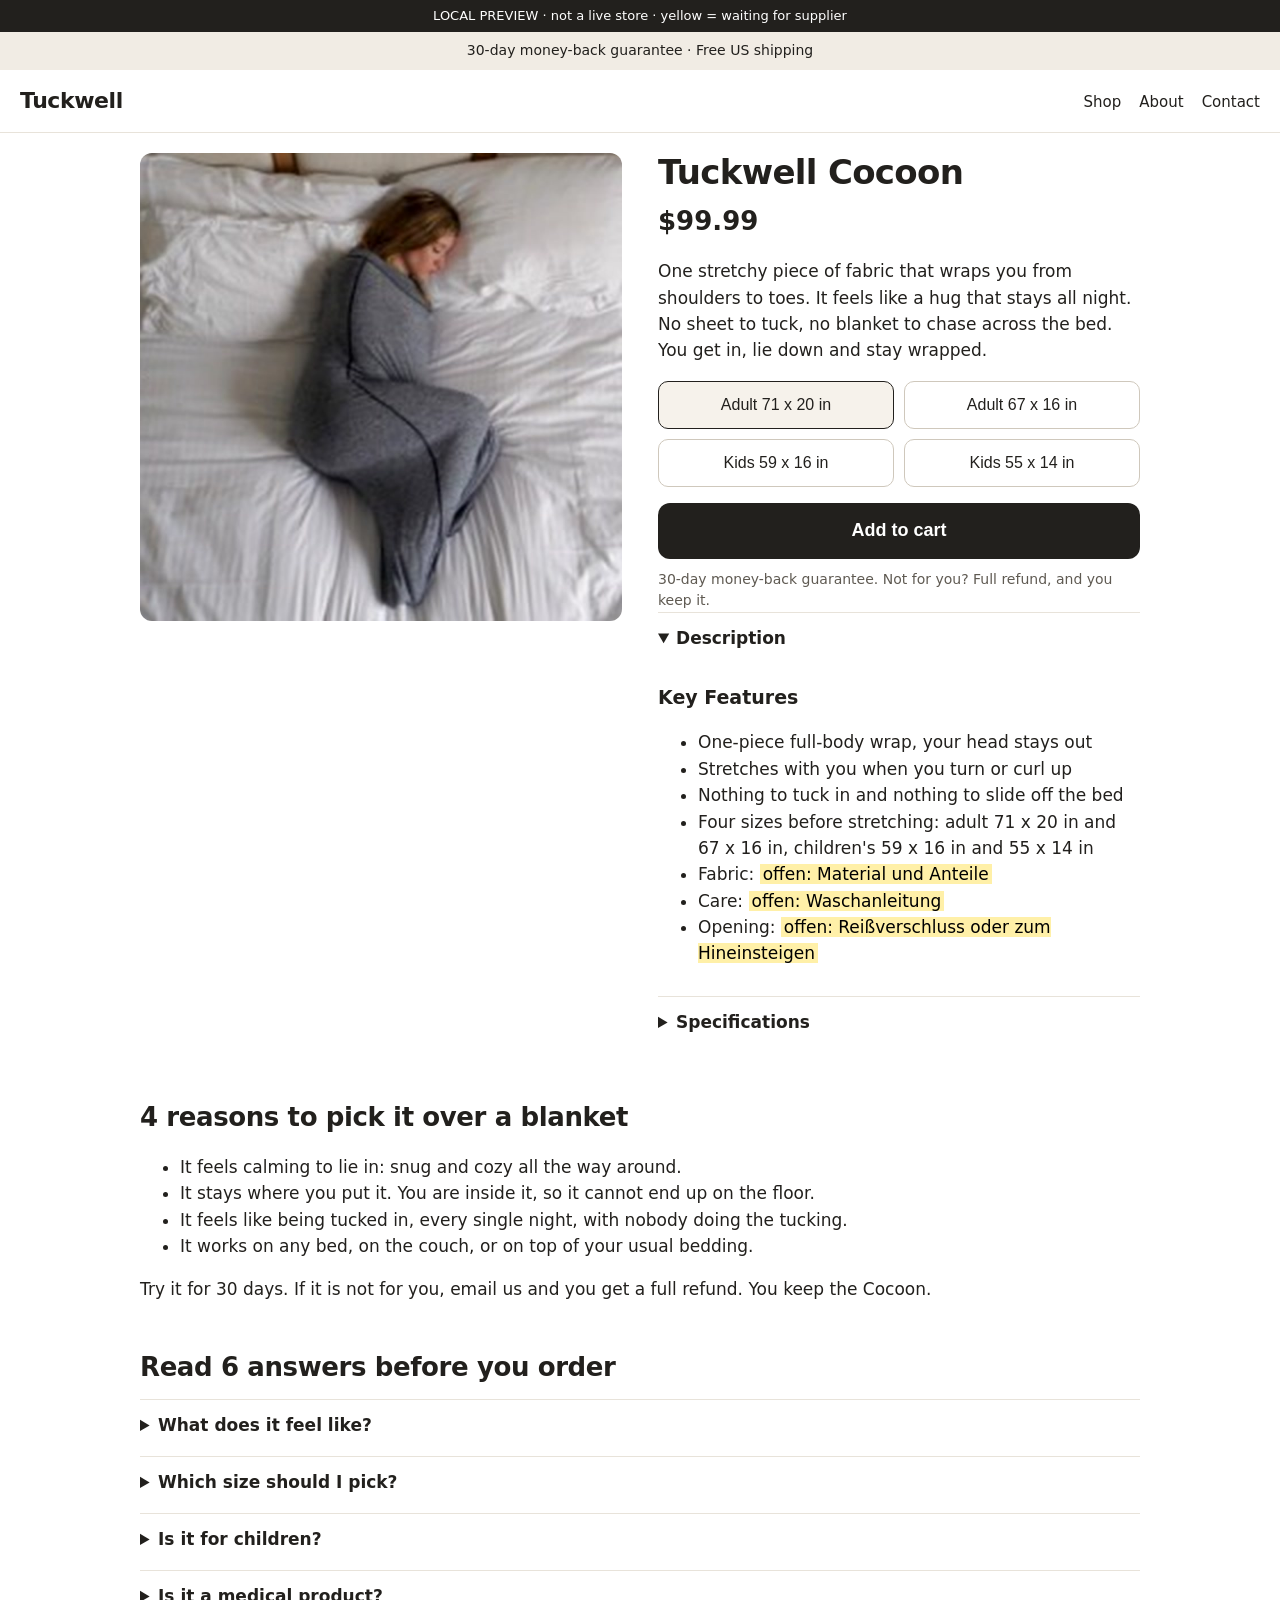
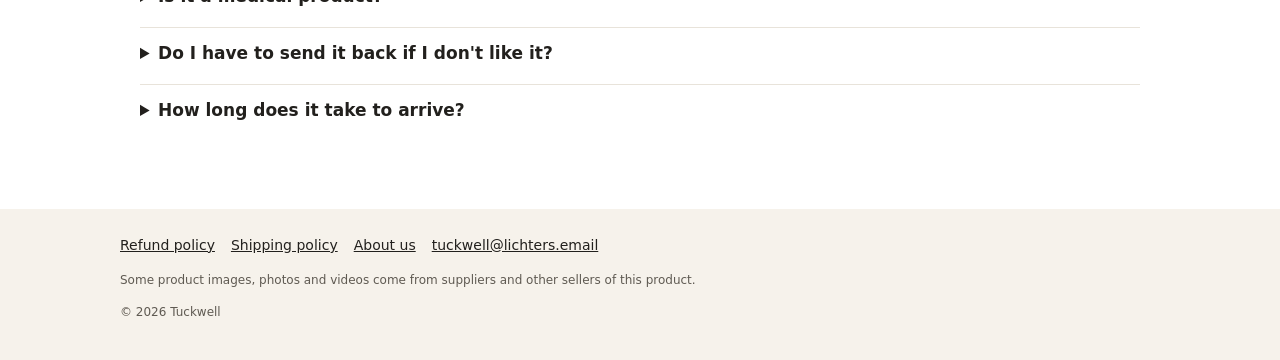
==== index.html @ 3fd7c3c4 "Tuckwell Cocoon Vorschau Co-Authored-By: Claude Opus 5.5 <noreply@anthropic.com>" ====
<!doctype html><html lang="en"><head><meta charset="utf-8"><meta name="viewport" content="width=device-width,initial-scale=1"><meta name="robots" content="noindex">
<title>Tuckwell Cocoon</title><style>@font-face{font-family:Inter;src:url(InterVariable.woff2) format("woff2");font-weight:100 900}
*{box-sizing:border-box}html{-webkit-text-size-adjust:100%}body{margin:0;font:400 17px/1.55 Inter,system-ui,sans-serif;color:#22201d;background:#fff}
img{max-width:100%;display:block}a{color:inherit}
.vor{background:#22201d;color:#fff;font-size:13px;text-align:center;padding:6px 12px}
.leiste{background:#f1ece4;font-size:14px;text-align:center;padding:8px 12px}
header{display:flex;justify-content:space-between;align-items:center;padding:14px 20px;border-bottom:1px solid #e8e3da}
.logo{font-weight:700;font-size:22px;letter-spacing:-.02em;text-decoration:none}
header nav a{margin-left:18px;font-size:15px;text-decoration:none}
main{max-width:1040px;margin:0 auto;padding:20px}
.pdp{display:grid;grid-template-columns:1fr 1fr;gap:36px;align-items:start}
.foto{border-radius:12px;width:100%;height:auto;aspect-ratio:212/206;object-fit:cover}
h1{font-size:34px;line-height:1.12;letter-spacing:-.02em;margin:0 0 10px}h2{font-size:26px;letter-spacing:-.015em;margin:44px 0 12px}h3{font-size:19px;margin:26px 0 6px}
.preis{font-size:26px;font-weight:650;margin:6px 0 16px}
.wahl{display:grid;grid-template-columns:1fr 1fr;gap:10px;margin:8px 0 16px}
.wahl button{min-height:48px;border:1.5px solid #cfc8bc;background:#fff;border-radius:10px;font:500 16px Inter,sans-serif;color:#22201d;padding:8px}
.wahl button[aria-pressed=true]{border-color:#22201d;background:#f6f2eb}
.kauf{width:100%;min-height:56px;border:0;border-radius:12px;background:#22201d;color:#fff;font:650 18px Inter,sans-serif}
.klein{font-size:14px;color:#5f5a52;margin:10px 0 0}
details{border-top:1px solid #e8e3da;padding:12px 0}details summary{font-weight:600;min-height:32px;cursor:pointer}
mark{background:#fff0a8;padding:0 3px}
.leer{background:#f6f2eb;border-radius:12px;padding:16px;font-size:15px;color:#5f5a52}
footer{background:#f6f2eb;margin-top:48px;padding:26px 20px;font-size:14px}footer div{max-width:1040px;margin:0 auto}footer a{margin-right:16px}
footer .quelle{font-size:12px;color:#5f5a52;margin-top:14px}
@media(max-width:760px){.pdp{grid-template-columns:1fr;gap:18px}h1{font-size:29px}header nav a{margin-left:12px}}</style></head><body>
<div class="vor">LOCAL PREVIEW · not a live store · yellow = waiting for supplier</div>
<div class="leiste">30-day money-back guarantee · Free US shipping</div>
<header><a class="logo" href="index.html">Tuckwell</a><nav><a href="index.html">Shop</a><a href="about.html">About</a><a href="mailto:tuckwell@lichters.email">Contact</a></nav></header>
<main><section class="pdp"><img class="foto" src="img/foto.jpg" alt="Woman lying on a bed wrapped in the gray Tuckwell Cocoon" width="848" height="824">
<div><h1>Tuckwell Cocoon</h1><div class="preis">$99.99</div><p>One stretchy piece of fabric that wraps you from shoulders to toes. It feels like a hug that stays all night. No sheet to tuck, no blanket to chase across the bed. You get in, lie down and stay wrapped.</p>
<div class="wahl" role="group" aria-label="Size"><button aria-pressed="true">Adult 71 x 20 in</button><button aria-pressed="false">Adult 67 x 16 in</button><button aria-pressed="false">Kids 59 x 16 in</button><button aria-pressed="false">Kids 55 x 14 in</button></div>
<button class="kauf" id="kauf">Add to cart</button>
<p class="klein">30-day money-back guarantee. Not for you? Full refund, and you keep it.</p>
<details open><summary>Description</summary><h3>Key Features</h3>
<ul>
<li>One-piece full-body wrap, your head stays out</li>
<li>Stretches with you when you turn or curl up</li>
<li>Nothing to tuck in and nothing to slide off the bed</li>
<li>Four sizes before stretching: adult 71 x 20 in and 67 x 16 in, children's 59 x 16 in and 55 x 14 in</li>
<li>Fabric: <mark>offen: Material und Anteile</mark></li>
<li>Care: <mark>offen: Waschanleitung</mark></li>
<li>Opening: <mark>offen: Reißverschluss oder zum Hineinsteigen</mark></li>
</ul></details><details><summary>Specifications</summary><h3>Specifications</h3>
<ul>
<li>Adult sizes: 71 x 20 in (180 x 50 cm) and 67 x 16 in (170 x 40 cm), unstretched</li>
<li>Children's sizes: 59 x 16 in (150 x 40 cm) and 55 x 14 in (140 x 35 cm), unstretched</li>
<li>Recommended height per size: <mark>offen: Körpergröße je Größe</mark></li>
<li>Color: Gray <mark>offen: weitere Farben</mark></li>
<li>Weight: <mark>offen: Gewicht</mark></li>
<li>Children's sizes: from age <mark>offen: Mindestalter Kindergrößen</mark>, for children who can get in and out on their own. Not for babies or toddlers</li>
</ul></details></div></section>
<h2>4 reasons to pick it over a blanket</h2><ul>
<li>It feels calming to lie in: snug and cozy all the way around.</li>
<li>It stays where you put it. You are inside it, so it cannot end up on the floor.</li>
<li>It feels like being tucked in, every single night, with nobody doing the tucking.</li>
<li>It works on any bed, on the couch, or on top of your usual bedding.</li>
</ul><p>Try it for 30 days. If it is not for you, email us and you get a full refund. You keep the Cocoon.</p>
<h2>Read 6 answers before you order</h2><details><summary>What does it feel like?</summary><p>Snug, cozy and calming to lie in, like a hug that stays all night. How it feels is personal, so you get 30 days to find out.</p></details><details><summary>Which size should I pick?</summary><p>We have two adult and two children's sizes. <mark>offen: Körpergröße je Größe</mark></p></details><details><summary>Is it for children?</summary><p>Yes, there are two children's sizes, for children from age <mark>offen: Mindestalter Kindergrößen</mark> who can get in and out on their own. It is not for babies or toddlers.</p></details><details><summary>Is it a medical product?</summary><p>No. It is made for comfort. It does not treat any condition.</p></details><details><summary>Do I have to send it back if I don't like it?</summary><p>No. Email us within 30 days of delivery and you get a full refund. You keep it.</p></details><details><summary>How long does it take to arrive?</summary><p>Your order ships within <mark>offen: Tage bis Versand, beim Bett 3 bis 4</mark> days and usually arrives 7 to 12 business days later. You get a tracking number by email.</p></details></main>
<footer><div><a href="refund.html">Refund policy</a><a href="shipping.html">Shipping policy</a><a href="about.html">About us</a><a href="mailto:tuckwell@lichters.email">tuckwell@lichters.email</a>
<p class="quelle">Some product images, photos and videos come from suppliers and other sellers of this product.</p><p class="quelle">© 2026 Tuckwell</p></div></footer><script>document.querySelectorAll('.wahl button').forEach(b=>b.onclick=()=>{document.querySelectorAll('.wahl button').forEach(x=>x.setAttribute('aria-pressed',x===b))});document.getElementById('kauf').onclick=e=>{e.target.textContent='Preview: no checkout'}</script></body></html>
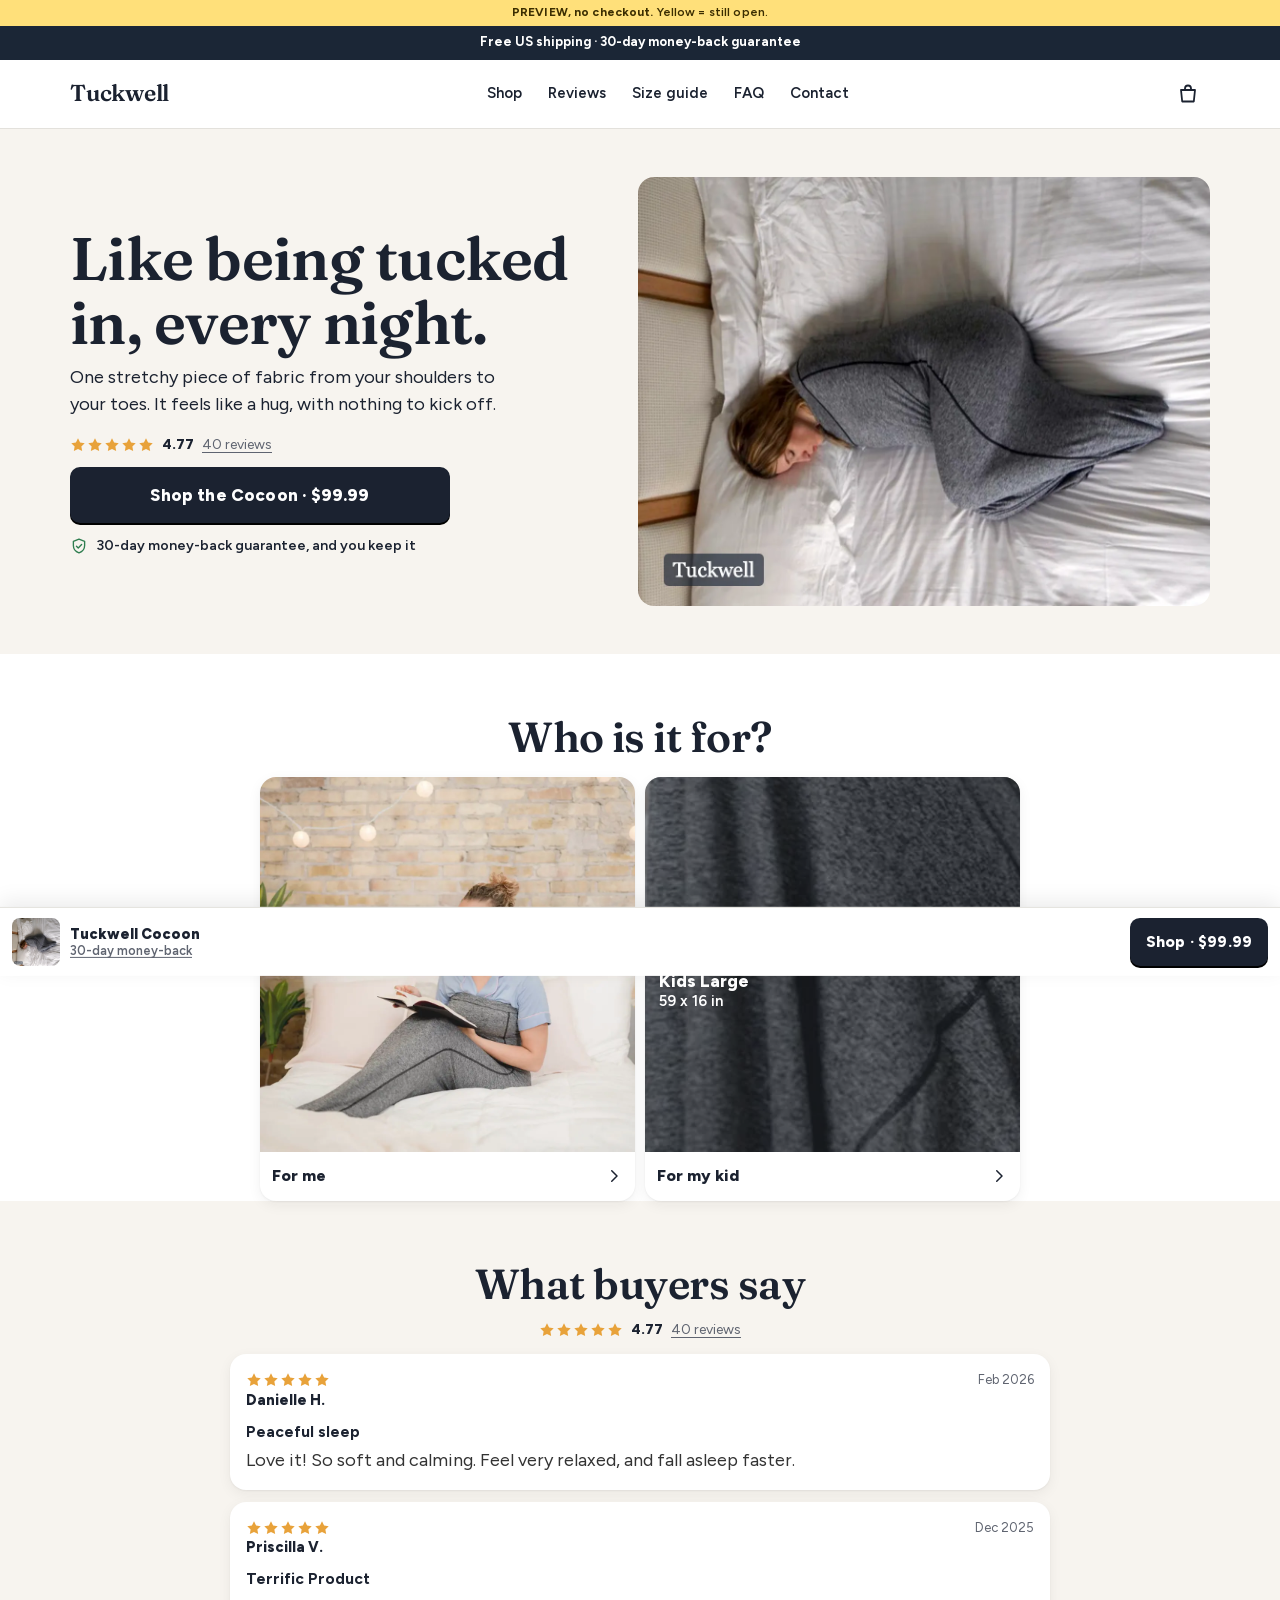
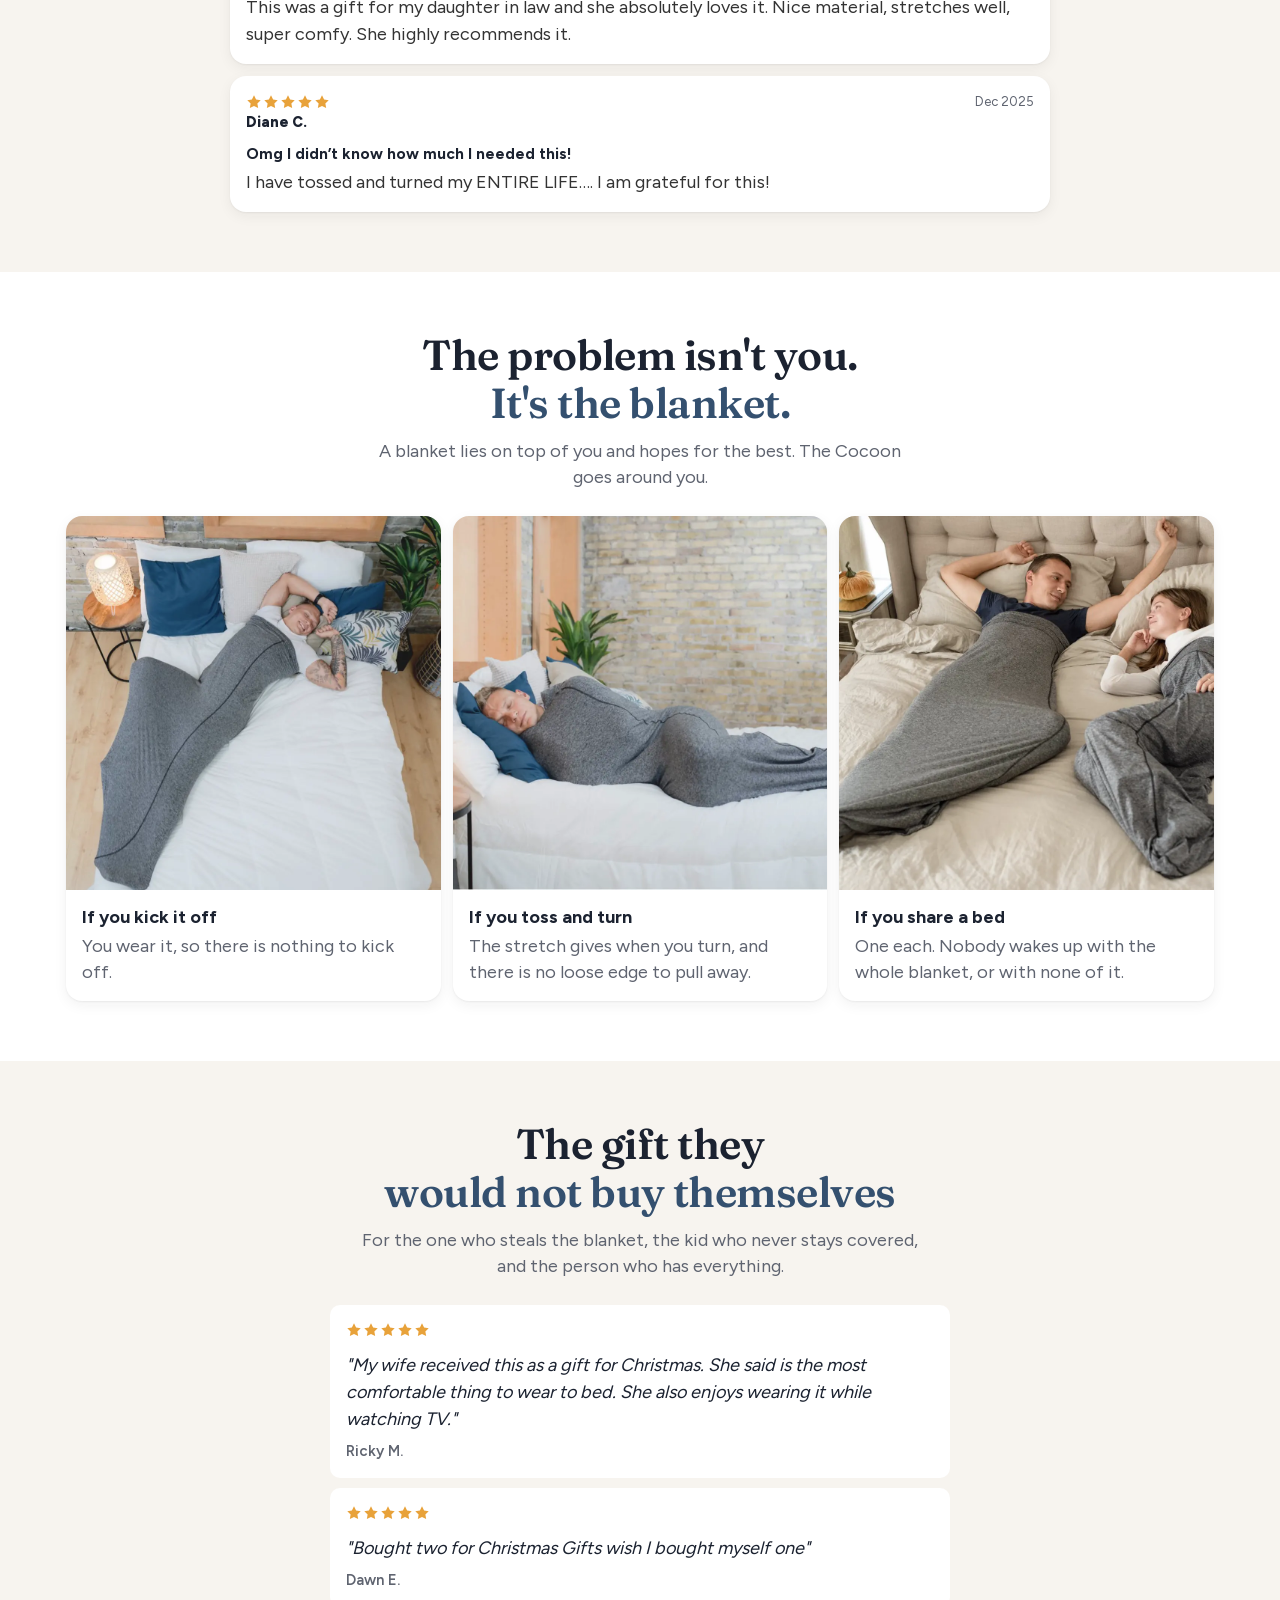
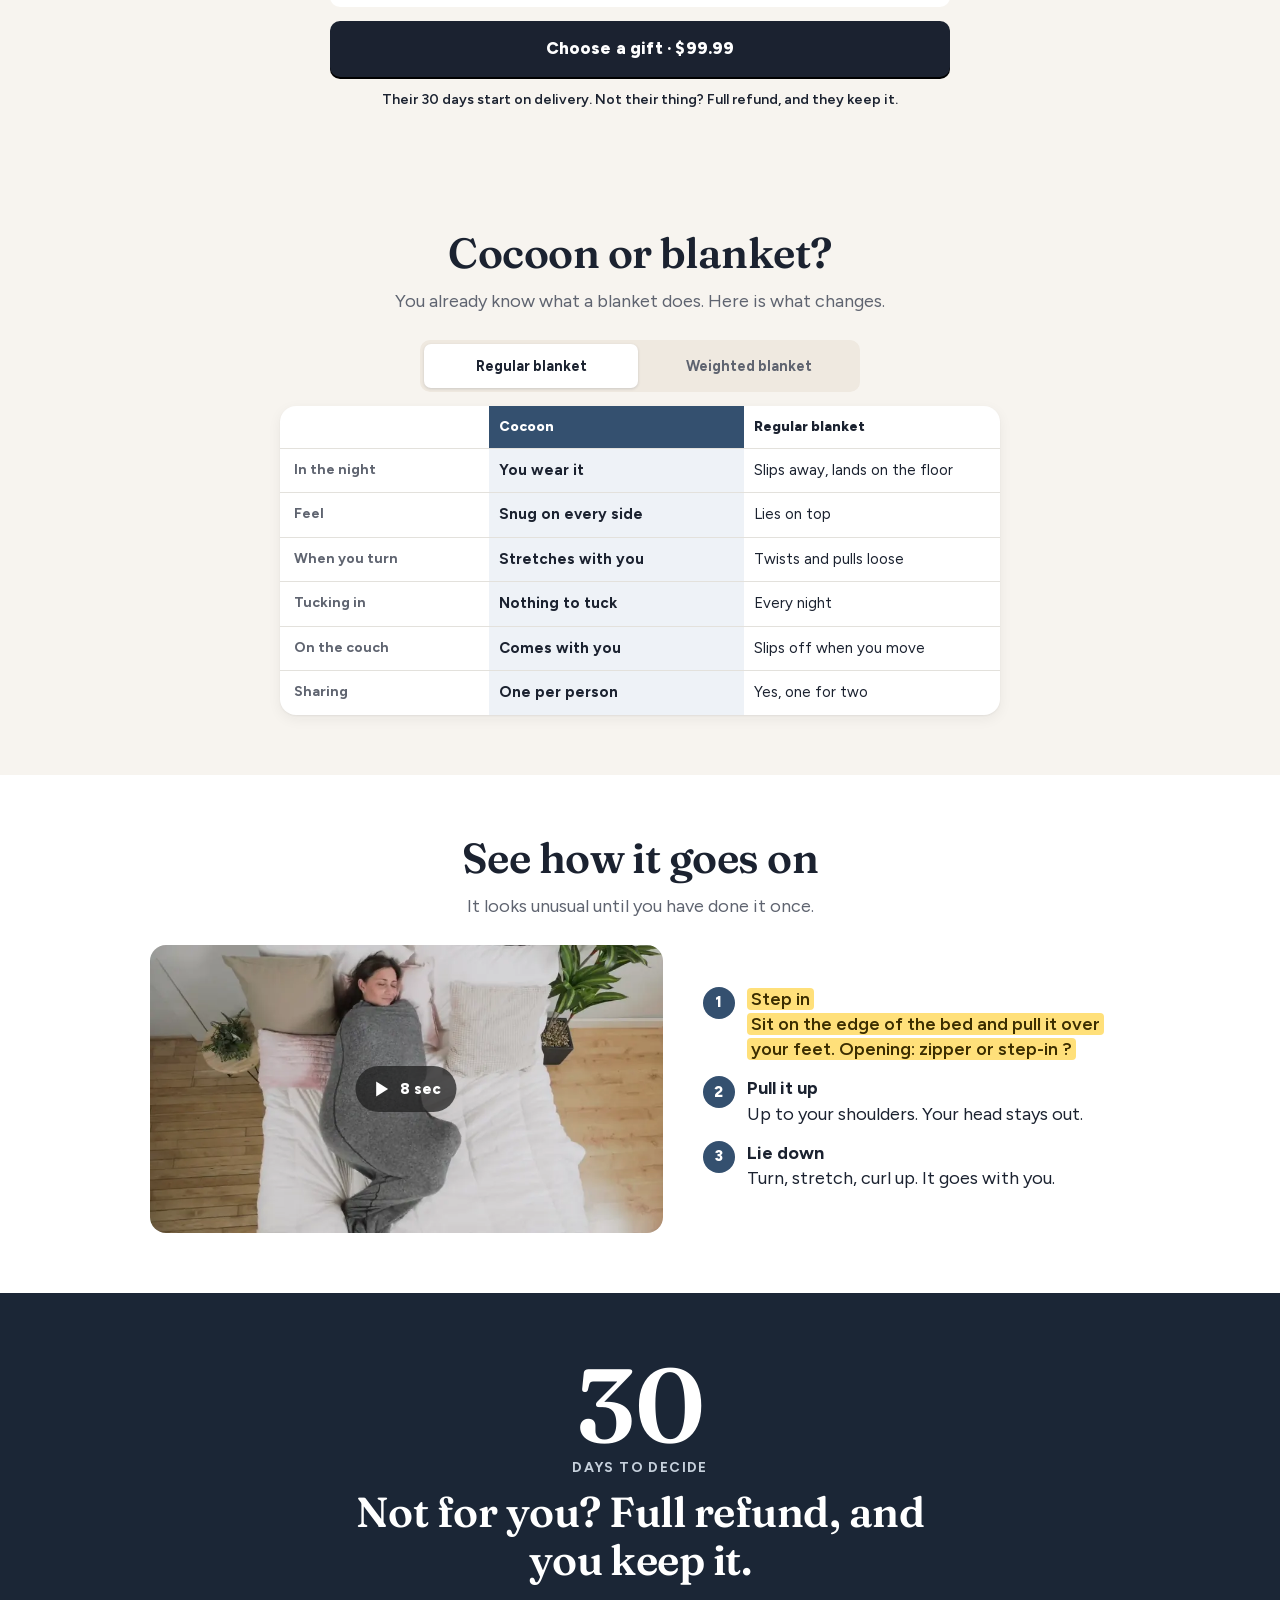
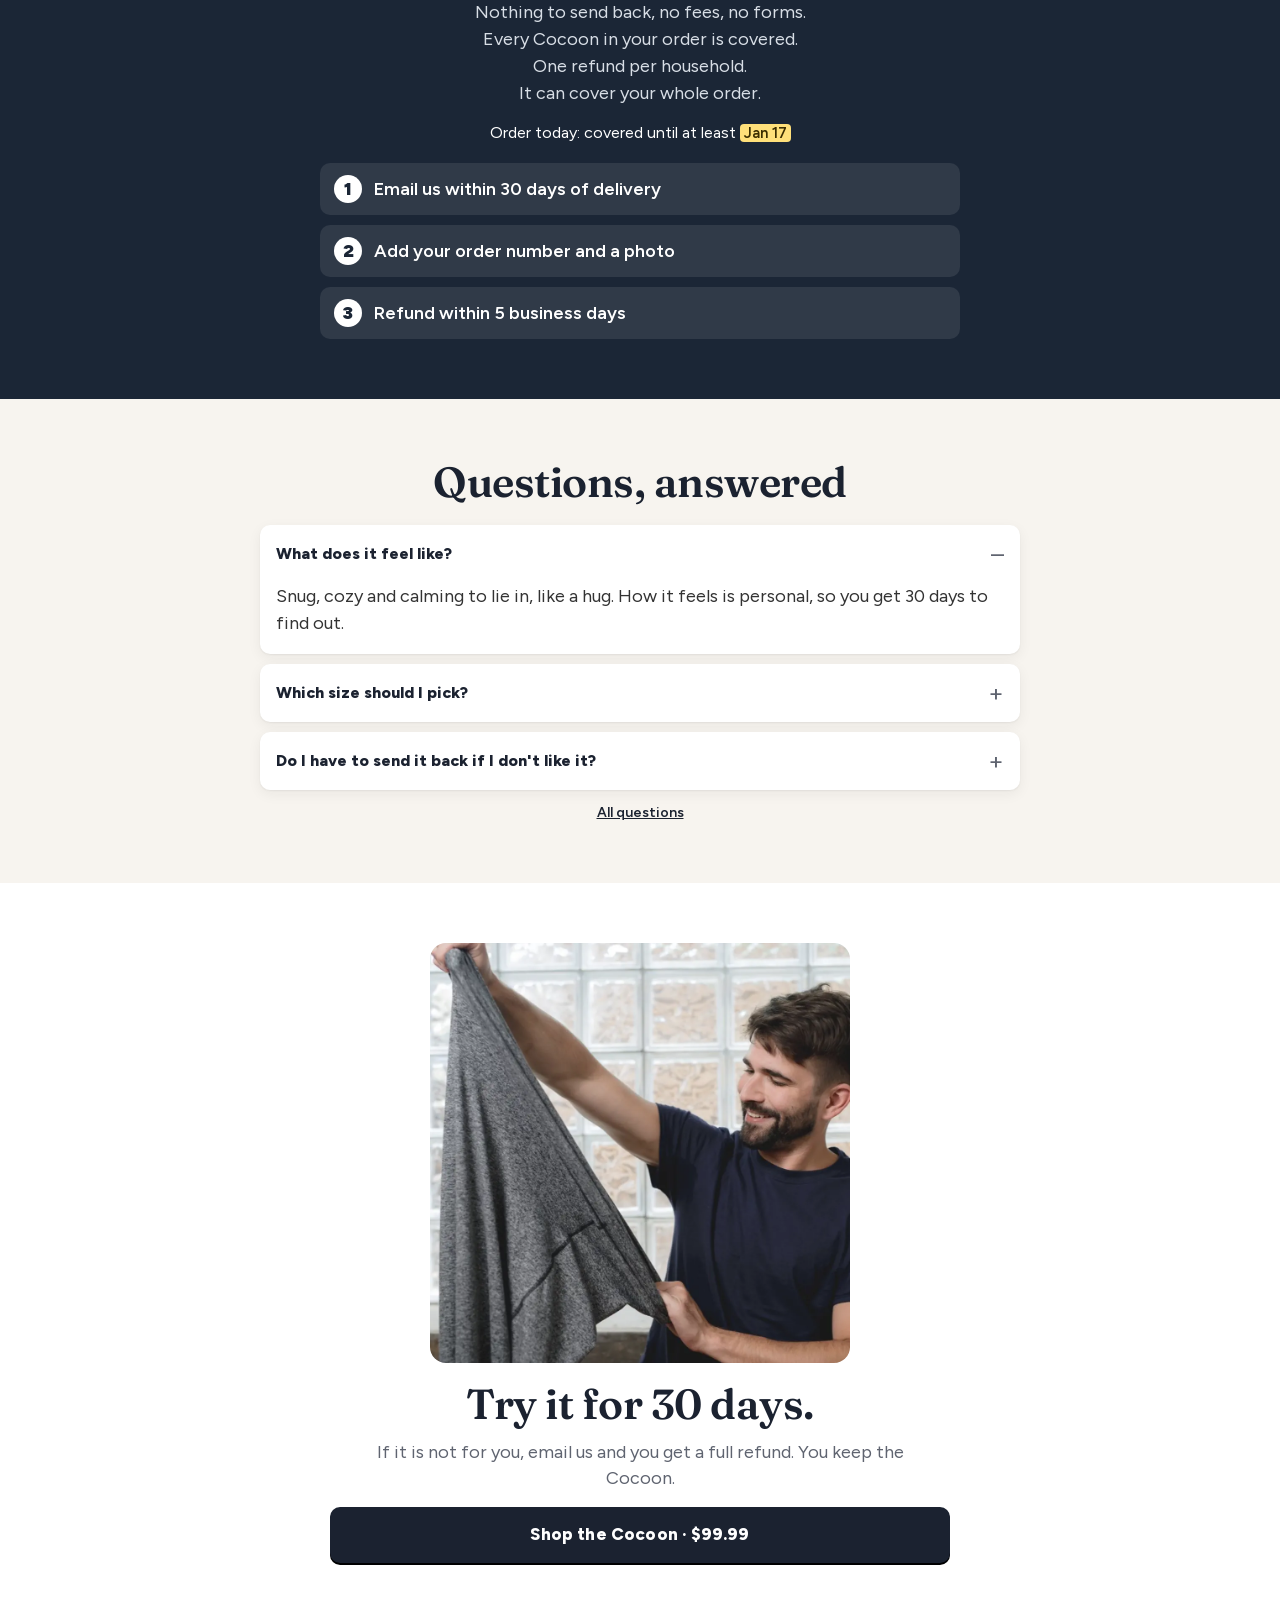
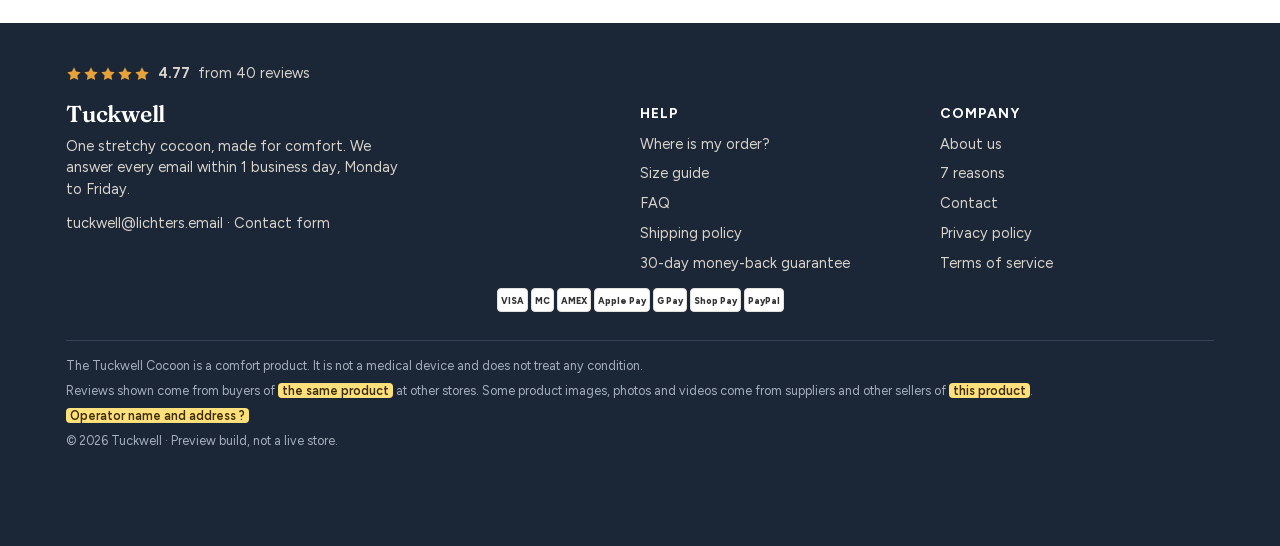
==== commit e1fd1ad3: "Tuckwell Cocoon: Bau aus den besten Konkurrenz-Shops Co-Authored-By: Claude Opus 5.5 <noreply@anthro" ====
--- a/index.html
+++ b/index.html
@@ -1,60 +1,220 @@
-<!doctype html><html lang="en"><head><meta charset="utf-8"><meta name="viewport" content="width=device-width,initial-scale=1"><meta name="robots" content="noindex">
-<title>Tuckwell Cocoon</title><style>@font-face{font-family:Inter;src:url(InterVariable.woff2) format("woff2");font-weight:100 900}
-*{box-sizing:border-box}html{-webkit-text-size-adjust:100%}body{margin:0;font:400 17px/1.55 Inter,system-ui,sans-serif;color:#22201d;background:#fff}
-img{max-width:100%;display:block}a{color:inherit}
-.vor{background:#22201d;color:#fff;font-size:13px;text-align:center;padding:6px 12px}
-.leiste{background:#f1ece4;font-size:14px;text-align:center;padding:8px 12px}
-header{display:flex;justify-content:space-between;align-items:center;padding:14px 20px;border-bottom:1px solid #e8e3da}
-.logo{font-weight:700;font-size:22px;letter-spacing:-.02em;text-decoration:none}
-header nav a{margin-left:18px;font-size:15px;text-decoration:none}
-main{max-width:1040px;margin:0 auto;padding:20px}
-.pdp{display:grid;grid-template-columns:1fr 1fr;gap:36px;align-items:start}
-.foto{border-radius:12px;width:100%;height:auto;aspect-ratio:212/206;object-fit:cover}
-h1{font-size:34px;line-height:1.12;letter-spacing:-.02em;margin:0 0 10px}h2{font-size:26px;letter-spacing:-.015em;margin:44px 0 12px}h3{font-size:19px;margin:26px 0 6px}
-.preis{font-size:26px;font-weight:650;margin:6px 0 16px}
-.wahl{display:grid;grid-template-columns:1fr 1fr;gap:10px;margin:8px 0 16px}
-.wahl button{min-height:48px;border:1.5px solid #cfc8bc;background:#fff;border-radius:10px;font:500 16px Inter,sans-serif;color:#22201d;padding:8px}
-.wahl button[aria-pressed=true]{border-color:#22201d;background:#f6f2eb}
-.kauf{width:100%;min-height:56px;border:0;border-radius:12px;background:#22201d;color:#fff;font:650 18px Inter,sans-serif}
-.klein{font-size:14px;color:#5f5a52;margin:10px 0 0}
-details{border-top:1px solid #e8e3da;padding:12px 0}details summary{font-weight:600;min-height:32px;cursor:pointer}
-mark{background:#fff0a8;padding:0 3px}
-.leer{background:#f6f2eb;border-radius:12px;padding:16px;font-size:15px;color:#5f5a52}
-footer{background:#f6f2eb;margin-top:48px;padding:26px 20px;font-size:14px}footer div{max-width:1040px;margin:0 auto}footer a{margin-right:16px}
-footer .quelle{font-size:12px;color:#5f5a52;margin-top:14px}
-@media(max-width:760px){.pdp{grid-template-columns:1fr;gap:18px}h1{font-size:29px}header nav a{margin-left:12px}}</style></head><body>
-<div class="vor">LOCAL PREVIEW · not a live store · yellow = waiting for supplier</div>
-<div class="leiste">30-day money-back guarantee · Free US shipping</div>
-<header><a class="logo" href="index.html">Tuckwell</a><nav><a href="index.html">Shop</a><a href="about.html">About</a><a href="mailto:tuckwell@lichters.email">Contact</a></nav></header>
-<main><section class="pdp"><img class="foto" src="img/foto.jpg" alt="Woman lying on a bed wrapped in the gray Tuckwell Cocoon" width="848" height="824">
-<div><h1>Tuckwell Cocoon</h1><div class="preis">$99.99</div><p>One stretchy piece of fabric that wraps you from shoulders to toes. It feels like a hug that stays all night. No sheet to tuck, no blanket to chase across the bed. You get in, lie down and stay wrapped.</p>
-<div class="wahl" role="group" aria-label="Size"><button aria-pressed="true">Adult 71 x 20 in</button><button aria-pressed="false">Adult 67 x 16 in</button><button aria-pressed="false">Kids 59 x 16 in</button><button aria-pressed="false">Kids 55 x 14 in</button></div>
-<button class="kauf" id="kauf">Add to cart</button>
-<p class="klein">30-day money-back guarantee. Not for you? Full refund, and you keep it.</p>
-<details open><summary>Description</summary><h3>Key Features</h3>
-<ul>
-<li>One-piece full-body wrap, your head stays out</li>
-<li>Stretches with you when you turn or curl up</li>
-<li>Nothing to tuck in and nothing to slide off the bed</li>
-<li>Four sizes before stretching: adult 71 x 20 in and 67 x 16 in, children's 59 x 16 in and 55 x 14 in</li>
-<li>Fabric: <mark>offen: Material und Anteile</mark></li>
-<li>Care: <mark>offen: Waschanleitung</mark></li>
-<li>Opening: <mark>offen: Reißverschluss oder zum Hineinsteigen</mark></li>
-</ul></details><details><summary>Specifications</summary><h3>Specifications</h3>
-<ul>
-<li>Adult sizes: 71 x 20 in (180 x 50 cm) and 67 x 16 in (170 x 40 cm), unstretched</li>
-<li>Children's sizes: 59 x 16 in (150 x 40 cm) and 55 x 14 in (140 x 35 cm), unstretched</li>
-<li>Recommended height per size: <mark>offen: Körpergröße je Größe</mark></li>
-<li>Color: Gray <mark>offen: weitere Farben</mark></li>
-<li>Weight: <mark>offen: Gewicht</mark></li>
-<li>Children's sizes: from age <mark>offen: Mindestalter Kindergrößen</mark>, for children who can get in and out on their own. Not for babies or toddlers</li>
-</ul></details></div></section>
-<h2>4 reasons to pick it over a blanket</h2><ul>
-<li>It feels calming to lie in: snug and cozy all the way around.</li>
-<li>It stays where you put it. You are inside it, so it cannot end up on the floor.</li>
-<li>It feels like being tucked in, every single night, with nobody doing the tucking.</li>
-<li>It works on any bed, on the couch, or on top of your usual bedding.</li>
-</ul><p>Try it for 30 days. If it is not for you, email us and you get a full refund. You keep the Cocoon.</p>
-<h2>Read 6 answers before you order</h2><details><summary>What does it feel like?</summary><p>Snug, cozy and calming to lie in, like a hug that stays all night. How it feels is personal, so you get 30 days to find out.</p></details><details><summary>Which size should I pick?</summary><p>We have two adult and two children's sizes. <mark>offen: Körpergröße je Größe</mark></p></details><details><summary>Is it for children?</summary><p>Yes, there are two children's sizes, for children from age <mark>offen: Mindestalter Kindergrößen</mark> who can get in and out on their own. It is not for babies or toddlers.</p></details><details><summary>Is it a medical product?</summary><p>No. It is made for comfort. It does not treat any condition.</p></details><details><summary>Do I have to send it back if I don't like it?</summary><p>No. Email us within 30 days of delivery and you get a full refund. You keep it.</p></details><details><summary>How long does it take to arrive?</summary><p>Your order ships within <mark>offen: Tage bis Versand, beim Bett 3 bis 4</mark> days and usually arrives 7 to 12 business days later. You get a tracking number by email.</p></details></main>
-<footer><div><a href="refund.html">Refund policy</a><a href="shipping.html">Shipping policy</a><a href="about.html">About us</a><a href="mailto:tuckwell@lichters.email">tuckwell@lichters.email</a>
-<p class="quelle">Some product images, photos and videos come from suppliers and other sellers of this product.</p><p class="quelle">© 2026 Tuckwell</p></div></footer><script>document.querySelectorAll('.wahl button').forEach(b=>b.onclick=()=>{document.querySelectorAll('.wahl button').forEach(x=>x.setAttribute('aria-pressed',x===b))});document.getElementById('kauf').onclick=e=>{e.target.textContent='Preview: no checkout'}</script></body></html>+<!doctype html>
+<html lang="en">
+<head>
+<meta charset="utf-8">
+<meta name="viewport" content="width=device-width,initial-scale=1,viewport-fit=cover">
+<meta name="robots" content="noindex,nofollow">
+<link rel="preload" href="./fonts/Figtree.woff2" as="font" type="font/woff2" crossorigin>
+<link rel="preload" href="./fonts/Fraunces-600.woff2" as="font" type="font/woff2" crossorigin>
+<meta property="og:image" content="./img/og_tuckwell.jpg">
+<link rel="stylesheet" href="./assets/shop.css">
+<title>Tuckwell: like being tucked in, every night</title>
+<meta name="description" content="The Tuckwell Cocoon: one stretchy piece of fabric from shoulders to toes. Adult and kids sizes. Free US shipping, 30-day money-back guarantee.">
+<meta property="og:title" content="Tuckwell: like being tucked in, every night">
+<link rel="preload" href="./img/tw_held.webp" as="image" fetchpriority="high">
+</head>
+<body data-basis=".">
+<svg width="0" height="0" style="position:absolute" aria-hidden="true">
+  <symbol id="i-stern" viewBox="0 0 20 20"><path fill="currentColor" d="M10 1.6l2.6 5.3 5.8.8-4.2 4.1 1 5.8L10 14.9l-5.2 2.7 1-5.8L1.6 7.7l5.8-.8z"/></symbol>
+  <symbol id="i-haken" viewBox="0 0 20 20"><circle cx="10" cy="10" r="10" fill="currentColor"/><path d="M5.8 10.4l2.7 2.7 5.7-5.9" fill="none" stroke="#fff" stroke-width="2.2" stroke-linecap="round" stroke-linejoin="round"/></symbol>
+  <symbol id="i-haken-fein" viewBox="0 0 24 24"><path d="M5 12.5l4.5 4.5L19 7.5" fill="none" stroke="currentColor" stroke-width="2.4" stroke-linecap="round" stroke-linejoin="round"/></symbol>
+  <symbol id="i-laster" viewBox="0 0 24 24"><g fill="none" stroke="currentColor" stroke-width="1.8" stroke-linejoin="round"><path d="M2.5 6.5h11v9h-11zM13.5 9.5h4l3 3.2v2.8h-7z"/><circle cx="7" cy="17.5" r="1.8" fill="#fff"/><circle cx="17" cy="17.5" r="1.8" fill="#fff"/></g></symbol>
+  <symbol id="i-schild" viewBox="0 0 24 24"><g fill="none" stroke="currentColor" stroke-width="1.8" stroke-linejoin="round"><path d="M12 2.8l7.5 3v5.6c0 4.6-3.2 8.3-7.5 9.8-4.3-1.5-7.5-5.2-7.5-9.8V5.8z"/><path d="M8.6 12.2l2.4 2.4 4.5-4.6" stroke-linecap="round"/></g></symbol>
+  <symbol id="i-waschen" viewBox="0 0 24 24"><g fill="none" stroke="currentColor" stroke-width="1.8" stroke-linejoin="round" stroke-linecap="round"><path d="M3 7h18l-2 12.5H5z"/><path d="M3 7l1.6-3h14.8L21 7"/><path d="M7.5 12.5c1.5-1.4 3-1.4 4.5 0s3 1.4 4.5 0"/></g></symbol>
+  <symbol id="i-pfote" viewBox="0 0 24 24"><g fill="currentColor"><ellipse cx="6.2" cy="10" rx="2" ry="2.6"/><ellipse cx="10" cy="6.6" rx="2" ry="2.7"/><ellipse cx="14" cy="6.6" rx="2" ry="2.7"/><ellipse cx="17.8" cy="10" rx="2" ry="2.6"/><path d="M12 11.2c3 0 5.6 3.4 5.6 5.7 0 1.8-1.4 2.6-2.9 2.6-1.1 0-1.8-.6-2.7-.6s-1.6.6-2.7.6c-1.5 0-2.9-.8-2.9-2.6 0-2.3 2.6-5.7 5.6-5.7z"/></g></symbol>
+  <symbol id="i-korb" viewBox="0 0 24 24"><g fill="none" stroke="currentColor" stroke-width="1.8" stroke-linejoin="round" stroke-linecap="round"><path d="M5 8h14l-1.2 11.5H6.2z"/><path d="M9 8V6.5a3 3 0 016 0V8"/></g></symbol>
+  <symbol id="i-menue" viewBox="0 0 24 24"><path d="M3.5 7h17M3.5 12h17M3.5 17h17" stroke="currentColor" stroke-width="1.9" stroke-linecap="round"/></symbol>
+  <symbol id="i-zu" viewBox="0 0 24 24"><path d="M6 6l12 12M18 6L6 18" stroke="currentColor" stroke-width="2" stroke-linecap="round"/></symbol>
+  <symbol id="i-pfeil" viewBox="0 0 24 24"><path d="M9 5l7 7-7 7" fill="none" stroke="currentColor" stroke-width="2" stroke-linecap="round" stroke-linejoin="round"/></symbol>
+  <symbol id="i-kalender" viewBox="0 0 24 24"><g fill="none" stroke="currentColor" stroke-width="1.8" stroke-linejoin="round" stroke-linecap="round"><rect x="3.5" y="5" width="17" height="15" rx="2"/><path d="M3.5 9.5h17M8 3v4M16 3v4"/></g></symbol>
+  <symbol id="i-paket" viewBox="0 0 24 24"><g fill="none" stroke="currentColor" stroke-width="1.8" stroke-linejoin="round"><path d="M12 2.8l8.5 4.4v9.6L12 21.2l-8.5-4.4V7.2z"/><path d="M3.5 7.2L12 11.6l8.5-4.4M12 11.6v9.6"/></g></symbol>
+  <symbol id="i-herz" viewBox="0 0 24 24"><path d="M12 20.3s-7.8-4.7-7.8-10.4A4.4 4.4 0 0112 7.2a4.4 4.4 0 017.8 2.7c0 5.7-7.8 10.4-7.8 10.4z" fill="currentColor"/></symbol>
+  <symbol id="i-mail" viewBox="0 0 24 24"><g fill="none" stroke="currentColor" stroke-width="1.8" stroke-linejoin="round"><rect x="3" y="5.5" width="18" height="13" rx="2"/><path d="M3.5 7l8.5 6 8.5-6"/></g></symbol>
+  <symbol id="i-schloss" viewBox="0 0 24 24"><g fill="none" stroke="currentColor" stroke-width="1.9" stroke-linejoin="round"><rect x="5" y="10.5" width="14" height="10" rx="2"/><path d="M8.5 10.5V7.8a3.5 3.5 0 017 0v2.7"/></g></symbol>
+</svg>
+
+<div class="vorschau"><b>PREVIEW, no checkout.</b> Yellow = still open.</div>
+<div class="leiste" role="region" aria-label="Announcement"><span data-leiste>Christmas: order by <mark class="offen">Nov 30</mark> · Free US shipping</span></div>
+<header class="kopf"><div class="kopf__innen">
+  <a class="logo kopf__logo" href="./" aria-label="Tuckwell home">Tuckwell</a>
+  <nav class="kopf__nav" aria-label="Main"><a href="./products/tuckwell-cocoon/">Shop</a><a href="./products/tuckwell-cocoon/#bewertungen">Reviews</a><a href="./pages/size-guide/">Size guide</a><a href="./pages/faq/">FAQ</a><a href="./pages/contact/">Contact</a></nav>
+  <div class="kopf__rechts">
+    <button class="symbol" data-oeffne="#korb" aria-label="Cart"><svg><use href="#i-korb"/></svg><span class="korb-zahl" data-leer="1">0</span></button>
+    <button class="symbol kopf__menue" data-oeffne="#menue" aria-label="Menu"><svg><use href="#i-menue"/></svg></button>
+  </div>
+</div></header>
+<main>
+<section class="held"><div class="held__innen">
+  <div class="held__bild"><img src="./img/tw_held.webp" alt="Woman asleep on her side on a bed, wrapped shoulders to toes in the gray Tuckwell Cocoon" width="1200" height="900" fetchpriority="high"></div>
+  <div class="held__text">
+    <h1>Like being tucked in, every night.</h1>
+    <p>One stretchy piece of fabric from your shoulders to your toes. It feels like a hug, with nothing to kick off.</p>
+    <a class="sterne-zeile" href="./products/tuckwell-cocoon/#bewertungen" style="margin-bottom:12px"><span class="sterne"><svg><use href="#i-stern"/></svg><svg><use href="#i-stern"/></svg><svg><use href="#i-stern"/></svg><svg><use href="#i-stern"/></svg><svg><use href="#i-stern"/></svg></span><b>4.77</b><u>40 reviews</u></a>
+    <a class="knopf" id="hauptknopf" href="./products/tuckwell-cocoon/">Shop the Cocoon · $99.99</a>
+    <p class="klein-zeile" style="justify-content:flex-start;margin-bottom:0"><svg><use href="#i-schild"/></svg> 30-day money-back guarantee, and you keep it</p>
+  </div>
+</div></section>
+
+<section class="abschnitt" style="padding-bottom:0"><div class="huelle">
+  <h2 class="ueber" style="margin-bottom:16px">Who is it for?</h2>
+  <div class="wahlkarten">
+    <a class="wahlkarte" href="./products/tuckwell-cocoon/"><img src="./img/tw_07_lesen.webp" alt="Woman reading on the bed in the Cocoon" loading="lazy" width="1000" height="1000"><span>For me <svg><use href="#i-pfeil"/></svg></span></a>
+    <a class="wahlkarte" href="./products/tuckwell-cocoon/?for=kids"><div class="wahlkarte__stoff"><img src="./img/tw_stoff_kids.webp" alt="The gray Cocoon fabric up close" loading="lazy" width="420" height="420"><div class="wahlkarte__masse"><b>Kids Small</b>55 x 14 in<b>Kids Large</b>59 x 16 in</div></div><span>For my kid <svg><use href="#i-pfeil"/></svg></span></a>
+  </div>
+</div></section>
+
+<!--ABSCHNITTE_ANFANG-->
+<section class="abschnitt abschnitt--creme"><div class="huelle">
+  <h2 class="ueber">What buyers say</h2><a class="sterne-zeile" style="justify-content:center;margin-bottom:14px" href="./products/tuckwell-cocoon/#bewertungen"><span class="sterne"><svg><use href="#i-stern"/></svg><svg><use href="#i-stern"/></svg><svg><use href="#i-stern"/></svg><svg><use href="#i-stern"/></svg><svg><use href="#i-stern"/></svg></span><b>4.77</b><u>40 reviews</u></a>
+  <div class="bew-liste"><article class="bew" data-thema="comfort sleep"><div class="bew__kopf"><span class="sterne"><svg><use href="#i-stern"/></svg><svg><use href="#i-stern"/></svg><svg><use href="#i-stern"/></svg><svg><use href="#i-stern"/></svg><svg><use href="#i-stern"/></svg></span><span>Feb 2026</span></div>
+      <div class="bew__name">Danielle H.</div><h4>Peaceful sleep</h4><p>Love it! So soft and calming. Feel very relaxed, and fall asleep faster.</p></article><article class="bew" data-thema="comfort family fit gifts"><div class="bew__kopf"><span class="sterne"><svg><use href="#i-stern"/></svg><svg><use href="#i-stern"/></svg><svg><use href="#i-stern"/></svg><svg><use href="#i-stern"/></svg><svg><use href="#i-stern"/></svg></span><span>Dec 2025</span></div>
+      <div class="bew__name">Priscilla V.</div><h4>Terrific Product</h4><p>This was a gift for my daughter in law and she absolutely loves it.  Nice material, stretches well, super comfy.  She highly recommends it.</p></article><article class="bew" data-thema="comfort"><div class="bew__kopf"><span class="sterne"><svg><use href="#i-stern"/></svg><svg><use href="#i-stern"/></svg><svg><use href="#i-stern"/></svg><svg><use href="#i-stern"/></svg><svg><use href="#i-stern"/></svg></span><span>Dec 2025</span></div>
+      <div class="bew__name">Diane C.</div><h4>Omg I didn’t know how much I needed this!</h4><p>I have tossed and turned my ENTIRE LIFE…. I am grateful for this!</p></article></div></div></section>
+<section class="abschnitt" id="warum"><div class="huelle">
+  <h2 class="ueber">The problem isn't you.<br><em>It's the blanket.</em></h2>
+  <p class="leitsatz">A blanket lies on top of you and hopes for the best. The Cocoon goes around you.</p>
+  <div class="typen">
+    <div class="typ"><img src="./img/tw_03_mann.webp" alt="Man lying on a bed in the gray Cocoon, arm behind his head" loading="lazy" width="1000" height="1000"><div><b>If you kick it off</b><p>You wear it, so there is nothing to kick off.</p></div></div>
+    <div class="typ"><img src="./img/tw_06_seite.webp" alt="Man asleep on his side in the Cocoon" loading="lazy" width="1000" height="1000"><div><b>If you toss and turn</b><p>The stretch gives when you turn, and there is no loose edge to pull away.</p></div></div>
+    <div class="typ"><img src="./img/tw_04_paar.webp" alt="Couple on a bed, each in their own Cocoon" loading="lazy" width="1000" height="1000"><div><b>If you share a bed</b><p>One each. Nobody wakes up with the whole blanket, or with none of it.</p></div></div>
+  </div>
+  <p class="wisch">Swipe ›</p>
+</div></section>
+
+<section class="abschnitt abschnitt--creme" id="geschenk"><div class="huelle">
+  <h2 class="ueber">The gift they<br><em>would not buy themselves</em></h2>
+  <p class="leitsatz">For the one who steals the blanket, the kid who never stays covered, and the person who has everything.</p>
+  <div class="frist" data-frist-zeile><svg width="20" height="20"><use href="#i-kalender"/></svg><span><b>Order by <mark class="offen">Nov 30</mark></b> <mark class="offen">to have it by Dec 24</mark> (est.). Free US shipping, straight to their door.</span></div>
+  <div class="zitat"><span class="sterne"><svg><use href="#i-stern"/></svg><svg><use href="#i-stern"/></svg><svg><use href="#i-stern"/></svg><svg><use href="#i-stern"/></svg><svg><use href="#i-stern"/></svg></span><p>"My wife received this as a gift for Christmas. She said is the most comfortable thing to wear to bed. She also enjoys wearing it while watching TV."</p><small>Ricky M.</small></div>
+  <div class="zitat"><span class="sterne"><svg><use href="#i-stern"/></svg><svg><use href="#i-stern"/></svg><svg><use href="#i-stern"/></svg><svg><use href="#i-stern"/></svg><svg><use href="#i-stern"/></svg></span><p>"Bought two for Christmas Gifts wish I bought myself one"</p><small>Dawn E.</small></div>
+  <a class="knopf" style="max-width:620px;margin:14px auto 0" href="./products/tuckwell-cocoon/#wieviele">Choose a gift · $99.99</a>
+  <p class="klein-zeile">Their 30 days start on delivery. Not their thing? Full refund, and they keep it.</p>
+</div></section>
+
+<section class="abschnitt abschnitt--creme" id="vergleich"><div class="huelle">
+  <h2 class="ueber">Cocoon or blanket?</h2>
+  <p class="leitsatz">You already know what a blanket does. Here is what changes.</p>
+  <div>
+  <div class="vergleich-wahl"><button class="an" data-gegen="normal">Regular blanket</button><button data-gegen="schwer">Weighted blanket</button></div>
+  <div class="vgl" data-tafel="normal"><table>
+    <thead><tr><th></th><th class="wir">Cocoon</th><th>Regular blanket</th></tr></thead><tbody>
+    <tr><td>In the night</td><td class="wir">You wear it</td><td>Slips away, lands on the floor</td></tr>
+    <tr><td>Feel</td><td class="wir">Snug on every side</td><td>Lies on top</td></tr>
+    <tr><td>When you turn</td><td class="wir">Stretches with you</td><td>Twists and pulls loose</td></tr>
+    <tr><td>Tucking in</td><td class="wir">Nothing to tuck</td><td>Every night</td></tr>
+    <tr><td>On the couch</td><td class="wir">Comes with you</td><td>Slips off when you move</td></tr>
+    <tr><td>Sharing</td><td class="wir">One per person</td><td>Yes, one for two</td></tr>
+    </tbody></table></div>
+  <div class="vgl" data-tafel="schwer" hidden><table>
+    <thead><tr><th></th><th class="wir">Cocoon</th><th>Weighted blanket</th></tr></thead><tbody>
+    <tr><td>Where you feel it</td><td class="wir">All the way around</td><td>From above</td></tr>
+    <tr><td>What makes it snug</td><td class="wir">Stretch fabric</td><td>Pounds of filling</td></tr>
+    <tr><td>When you turn</td><td class="wir">Stretches with you</td><td>You lift the weight</td></tr>
+    <tr><td>In the night</td><td class="wir">You wear it</td><td>Can slide off the side</td></tr>
+    <tr><td>Moving it around</td><td class="wir"><mark class="offen">Pick it up with one hand</mark></td><td><mark class="offen">Heavy to carry</mark></td></tr>
+    <tr><td>On a trip</td><td class="wir"><mark class="offen">Rolls up into your bag. Weight ?</mark></td><td><mark class="offen">Heavy and bulky to pack</mark></td></tr>
+    </tbody></table></div>
+  </div>
+</div></section>
+
+<section class="abschnitt" id="anziehen"><div class="huelle">
+  <h2 class="ueber">See how it goes on</h2>
+  <p class="leitsatz">It looks unusual until you have done it once.</p>
+  <div class="anziehen">
+    <div class="clipkasten" data-clip-frei><img src="./img/tw_anziehen_breit.webp" alt="Woman lying in the gray Cocoon on a bed. Tap to play the 8-second clip" loading="lazy" width="854" height="480"><video src="./img/tw_anziehen.mp4" playsinline muted preload="none" hidden aria-label="Getting into the Cocoon and lying down"></video><span class="clip__start"><svg width="26" height="26" viewBox="0 0 24 24"><path d="M8 5v14l11-7z" fill="currentColor"/></svg> 8 sec</span></div>
+    <ol class="schritte3">
+      <li><i>1</i><span><b><mark class="offen">Step in</mark></b><mark class="offen">Sit on the edge of the bed and pull it over your feet. Opening: zipper or step-in ?</mark></span></li>
+      <li><i>2</i><span><b>Pull it up</b>Up to your shoulders. Your head stays out.</span></li>
+      <li><i>3</i><span><b>Lie down</b>Turn, stretch, curl up. It goes with you.</span></li>
+    </ol>
+  </div>
+</div></section>
+
+<section class="abschnitt abschnitt--kakao" id="garantie"><div class="huelle"><div class="dreissig">
+  <div class="dreissig__zahl">30<small>days to decide</small></div>
+  <h2 class="ueber">Not for you? Full refund, and you keep it.</h2>
+  <ul class="dreissig__zeilen">
+    <li>Nothing to send back, no fees, no forms.</li>
+    <li>Every Cocoon in your order is covered.</li>
+    <li>One refund per household.</li>
+    <li>It can cover your whole order.</li>
+  </ul>
+  <p class="dreissig__datum" data-garantie-zeile hidden>Order today: covered until at least <b><mark class="offen"><span data-text="garantiebis">soon</span></mark></b></p>
+  <ol class="schritte">
+    <li><i>1</i> Email us within 30 days of delivery</li>
+    <li><i>2</i> Add your order number and a photo</li>
+    <li><i>3</i> Refund within 5 business days</li>
+  </ol>
+</div></div></section>
+
+<section class="abschnitt abschnitt--creme" id="fragen"><div class="huelle">
+  <h2 class="ueber">Questions, answered</h2>
+  <div class="faq" style="margin-top:18px">
+    <details open><summary>What does it feel like?</summary><p>Snug, cozy and calming to lie in, like a hug. How it feels is personal, so you get 30 days to find out.</p></details>
+    <details><summary>Which size should I pick?</summary><p>We have two adult and two children's sizes. <mark class="offen">Height per size ?</mark> See the <a href="./pages/size-guide/">size guide</a>.</p></details>
+    <details><summary>Do I have to send it back if I don't like it?</summary><p>No. Email us within 30 days of delivery and you get a full refund. You keep it. One refund per household, and it can cover your whole order.</p></details>
+  </div>
+  <p class="klein-zeile"><a href="./pages/faq/">All questions</a></p>
+</div></section>
+
+<section class="abschnitt"><div class="huelle"><div class="schluss">
+  <img src="./img/tw_05_stoff.webp" alt="Smiling man stretching the Cocoon fabric with both hands" loading="lazy" width="1000" height="1000">
+  <h2 class="ueber">Try it for 30 days.</h2>
+  <p class="leitsatz">If it is not for you, email us and you get a full refund. You keep the Cocoon.</p>
+  <a class="knopf" href="./products/tuckwell-cocoon/">Shop the Cocoon · $99.99</a>
+</div></div></section>
+
+<!--ABSCHNITTE_ENDE-->
+</main>
+<div class="haftend" aria-hidden="true">
+  <a class="haftend__wahl" href="./products/tuckwell-cocoon/" style="text-decoration:none">
+    <img src="./img/tw_01_oben.webp" alt="" loading="lazy">
+    <span class="haftend__text"><b>Tuckwell Cocoon</b><span class="haftend__liefer">30-day money-back</span></span>
+  </a>
+  <a class="knopf" href="./products/tuckwell-cocoon/">Shop · $99.99</a>
+</div>
+<footer class="fuss"><div class="huelle">
+  <a class="fuss__bew" href="./products/tuckwell-cocoon/#bewertungen"><span class="sterne"><svg><use href="#i-stern"/></svg><svg><use href="#i-stern"/></svg><svg><use href="#i-stern"/></svg><svg><use href="#i-stern"/></svg><svg><use href="#i-stern"/></svg></span> <b>4.77</b> from 40 reviews</a>
+  <div class="fuss__raster">
+    <div><span class="logo logo--hell">Tuckwell</span>
+      <p style="margin:0;max-width:340px">One stretchy cocoon, made for comfort. We answer every email within 1 business day, Monday to Friday.</p>
+      <p style="margin:12px 0 0"><a href="mailto:tuckwell@lichters.email">tuckwell@lichters.email</a> · <a href="./pages/contact/">Contact form</a></p></div>
+    <div><h5>Help</h5><ul><li><a href="mailto:tuckwell@lichters.email?subject=Where%20is%20my%20order%3F">Where is my order?</a></li><li><a href="./pages/size-guide/">Size guide</a></li><li><a href="./pages/faq/">FAQ</a></li><li><a href="./pages/shipping-policy/">Shipping policy</a></li><li><a href="./pages/refund-policy/">30-day money-back guarantee</a></li></ul></div>
+    <div><h5>Company</h5><ul><li><a href="./pages/about-us/">About us</a></li><li><a href="./pages/7-reasons/">7 reasons</a></li><li><a href="./pages/contact/">Contact</a></li><li><a href="./pages/privacy-policy/">Privacy policy</a></li><li><a href="./pages/terms-of-service/">Terms of service</a></li></ul></div>
+  </div>
+  <div class="zahlarten" aria-label="Payment methods"><span>VISA</span><span>MC</span><span>AMEX</span><span>Apple Pay</span><span>G Pay</span><span>Shop Pay</span><span>PayPal</span></div>
+  <div class="fuss__klein"><p>The Tuckwell Cocoon is a comfort product. It is not a medical device and does not treat any condition.</p><p class="fuss__recht">Reviews shown come from buyers of <mark class="offen">the same product</mark> at other stores. Some product images, photos and videos come from suppliers and other sellers of <mark class="offen">this product</mark>.</p><p class="fuss__betreiber"><mark class="offen">Operator name and address ?</mark></p><p>© 2026 Tuckwell · Preview build, not a live store.</p></div>
+</div></footer>
+<div class="schublade schublade--rechts" id="menue" aria-hidden="true"><div class="schublade__grund"></div>
+  <div class="schublade__tafel"><div class="schublade__kopf"><span>Menu</span><button class="symbol" data-zu aria-label="Close"><svg><use href="#i-zu"/></svg></button></div>
+  <ul class="menue-liste">
+    <li><a href="./products/tuckwell-cocoon/">Shop the Cocoon <svg width="18" height="18"><use href="#i-pfeil"/></svg></a></li>
+    <li><a href="./products/tuckwell-cocoon/?for=kids">Kids sizes <svg width="18" height="18"><use href="#i-pfeil"/></svg></a></li>
+    <li><a href="./products/tuckwell-cocoon/?qty=3#wieviele">3 for the family <svg width="18" height="18"><use href="#i-pfeil"/></svg></a></li>
+    <li><a href="./products/tuckwell-cocoon/#bewertungen">Reviews <svg width="18" height="18"><use href="#i-pfeil"/></svg></a></li>
+    <li><a href="./pages/size-guide/">Size guide <svg width="18" height="18"><use href="#i-pfeil"/></svg></a></li>
+    <li><a href="./pages/7-reasons/">7 reasons <svg width="18" height="18"><use href="#i-pfeil"/></svg></a></li>
+    <li><a href="./pages/faq/">FAQ <svg width="18" height="18"><use href="#i-pfeil"/></svg></a></li>
+    <li><a href="mailto:tuckwell@lichters.email?subject=Where%20is%20my%20order%3F">Where is my order? <svg width="18" height="18"><use href="#i-pfeil"/></svg></a></li>
+    <li><a href="./pages/about-us/">About us <svg width="18" height="18"><use href="#i-pfeil"/></svg></a></li>
+    <li><a href="./pages/contact/">Contact us <svg width="18" height="18"><use href="#i-pfeil"/></svg></a></li>
+  </ul></div></div>
+<div class="schublade schublade--rechts" id="korb" aria-hidden="true"><div class="schublade__grund"></div>
+  <div class="schublade__tafel"><div class="schublade__kopf"><span>Your cart</span><button class="symbol" data-zu aria-label="Close"><svg><use href="#i-zu"/></svg></button></div>
+  <div class="korb__liste" id="korb-liste"></div>
+  <div class="korb__fuss">
+    <div class="korb__spar" id="korb-spar" hidden><span>Multi-Cocoon saving</span><span id="korb-spar-wert"></span></div>
+    <div class="korb__summe"><span>Subtotal</span><span id="korb-summe">$0.00</span></div>
+    <div class="rate rate--korb"><mark class="offen">or 4 interest-free payments of <b id="korb-rate">$0.00</b> ?</mark></div>
+    <div class="korb__klein">Shipping: <b>Free</b> · <mark class="offen">duties included?</mark> · arrives <mark class="offen"><span data-text="liefer">soon</span></mark> (est.)</div>
+    <button class="knopf" data-kasse><svg width="18" height="18"><use href="#i-schloss"/></svg> Secure checkout</button>
+    <div class="express"><button data-kasse class="express__shop">Shop Pay</button><button data-kasse class="express__g">G Pay</button><button data-kasse class="express__p">PayPal</button></div>
+    <div class="unter-knopf" style="margin-top:12px">
+      <div><svg><use href="#i-schild"/></svg><span class="zeilen"><b>30-day money-back guarantee</b><i>Not for you? Full refund, and you keep it.</i></span></div>
+    </div>
+    <div class="zahlarten" aria-label="Payment methods"><span>VISA</span><span>MC</span><span>AMEX</span><span>Apple Pay</span><span>G Pay</span><span>Shop Pay</span><span>PayPal</span></div>
+  </div></div></div>
+<div class="toast" id="toast" role="status"></div>
+<script src="./assets/shop.js" defer></script>
+</body>
+</html>
--- a/assets/shop.css
+++ b/assets/shop.css
@@ -0,0 +1,706 @@
+@font-face{font-family:'Figtree';font-weight:300 900;font-style:normal;font-display:swap;src:url('../fonts/Figtree.woff2') format('woff2')}
+
+:root{
+  --rot:#34506F;--rot-dunkel:#263C55;--rot-hell:#EEF2F7;
+  --creme:#F7F4EF;--sand:#EFE9E0;--sand-dunkel:#E2DACD;--kakao:#1B2636;
+  --linie:#E3E1DC;--text:#1B2230;--grau:#5F6470;--grau-hell:#A2A5AD;
+  --stern:#E8A23A;--gruen:#2E7D4F;--weiss:#fff;
+  --r:10px;--r-gross:16px;
+  --schatten:0 1px 2px rgba(28,28,28,.06),0 4px 14px rgba(28,28,28,.06);
+}
+*{box-sizing:border-box}
+html{-webkit-text-size-adjust:100%;scroll-behavior:smooth}
+body{margin:0;font-family:'Figtree',system-ui,-apple-system,sans-serif;color:var(--text);background:var(--weiss);font-size:18px;line-height:1.5;-webkit-font-smoothing:antialiased;overflow-x:hidden}
+img{max-width:100%;height:auto;display:block}
+a{color:inherit}
+button{font-family:inherit;cursor:pointer}
+.huelle{max-width:1180px;margin:0 auto;padding:0 16px}
+.sr{position:absolute;width:1px;height:1px;overflow:hidden;clip:rect(0 0 0 0)}
+.rot{color:var(--rot)}
+
+/* Vorschau-Hinweis für David (kein Teil des echten Shops) */
+.vorschau{background:#111;color:#fff;font-size:11.5px;line-height:1.3;text-align:center;padding:5px 10px;letter-spacing:.01em}
+.vorschau b{color:#FFD27A}
+
+/* Ankündigungsleiste */
+.leiste{background:var(--rot);color:#fff;font-size:13px;font-weight:700;text-align:center;min-height:34px;display:flex;align-items:center;justify-content:center;padding:6px 12px;line-height:1.25}
+.leiste__spur{display:flex;flex-direction:column;animation:leiste 12s infinite}
+.leiste__spur span{height:34px;display:flex;align-items:center;justify-content:center;gap:6px;padding:0 12px}
+@keyframes leiste{0%,28%{transform:translateY(0)}33%,61%{transform:translateY(-34px)}66%,94%{transform:translateY(-68px)}100%{transform:translateY(0)}}
+
+/* Kopf */
+.kopf{position:sticky;top:0;z-index:40;background:rgba(255,255,255,.97);backdrop-filter:saturate(1.4) blur(8px);border-bottom:1px solid var(--linie)}
+.kopf__innen{display:grid;grid-template-columns:auto 1fr auto;align-items:center;height:56px;max-width:1180px;margin:0 auto;padding:0 6px 0 16px}
+.kopf__rechts{display:flex;align-items:center;justify-self:end}
+.kopf__logo{justify-self:start;display:block}
+.kopf__logo img{height:22px;width:auto}
+.symbol{width:44px;height:44px;display:grid;place-items:center;background:none;border:0;padding:0;position:relative;color:var(--text)}
+.symbol svg{width:24px;height:24px}
+.korb-zahl{position:absolute;top:5px;right:3px;min-width:18px;height:18px;border-radius:9px;background:var(--rot);color:#fff;font-size:11px;font-weight:700;display:grid;place-items:center;padding:0 4px}
+.korb-zahl[data-leer="1"]{display:none}
+.kopf__nav{display:none}
+@media(min-width:900px){
+  .kopf__innen{height:68px;padding:0 20px}
+  .kopf__nav{display:flex;gap:26px;font-size:15px;font-weight:600;justify-self:center}
+  .kopf__nav a{text-decoration:none}
+  .kopf__logo img{height:26px}
+  .kopf__menue{display:none}
+}
+
+/* Menü-Schublade */
+.schublade{position:fixed;inset:0;z-index:90;pointer-events:none}
+.schublade__grund{position:absolute;inset:0;background:rgba(0,0,0,.4);opacity:0;transition:opacity .25s}
+.schublade__tafel{position:absolute;top:0;bottom:0;background:#fff;width:min(420px,88vw);transition:transform .3s cubic-bezier(.2,.8,.2,1);display:flex;flex-direction:column}
+.schublade--links .schublade__tafel{left:0;transform:translateX(-100%)}
+.schublade--rechts .schublade__tafel{right:0;transform:translateX(100%)}
+.schublade.offen{pointer-events:auto}
+.schublade.offen .schublade__grund{opacity:1}
+.schublade.offen .schublade__tafel{transform:none}
+.schublade__kopf{display:flex;align-items:center;justify-content:space-between;padding:10px 12px 10px 18px;border-bottom:1px solid var(--linie);font-weight:800;font-size:17px}
+.menue-liste{list-style:none;margin:0;padding:8px 0}
+.menue-liste a{display:flex;justify-content:space-between;padding:15px 20px;text-decoration:none;font-weight:600;font-size:17px;border-bottom:1px solid #f1eee9}
+
+/* Warenkorb */
+.korb__liste{flex:1;overflow:auto;padding:14px 16px}
+.korb__hinweis{background:var(--creme);border-radius:var(--r);padding:10px 12px;font-size:13.5px;display:flex;gap:8px;align-items:center;margin-bottom:14px}
+.korb__posten{display:grid;grid-template-columns:76px 1fr auto;gap:12px;padding:12px 0;border-bottom:1px solid var(--linie)}
+.korb__posten img{width:76px;height:76px;object-fit:cover;border-radius:8px;background:var(--creme)}
+.korb__name{font-weight:700;font-size:15px;line-height:1.25}
+.korb__var{font-size:13px;color:var(--grau)}
+.korb__preis{font-weight:700;text-align:right}
+.menge{display:inline-flex;align-items:center;border:1px solid var(--linie);border-radius:8px;margin-top:8px;height:32px}
+.menge button{width:32px;height:30px;border:0;background:none;font-size:17px}
+.menge span{min-width:22px;text-align:center;font-weight:700;font-size:14px}
+.korb__leer{text-align:center;color:var(--grau);padding:40px 10px}
+.korb__fuss{border-top:1px solid var(--linie);padding:14px 16px 18px;background:#fff}
+.korb__spar{display:flex;justify-content:space-between;font-size:14px;font-weight:600;color:#1E5A36;margin-bottom:4px}.korb__spar[hidden]{display:none}
+.korb__summe{display:flex;justify-content:space-between;font-weight:800;font-size:18px;margin-bottom:4px}
+.korb__klein{font-size:12.5px;color:var(--grau);margin-bottom:12px}
+
+/* Knöpfe */
+.knopf{display:flex;align-items:center;justify-content:center;gap:10px;width:100%;min-height:56px;border:0;border-radius:var(--r);background:var(--text);color:#fff;font-weight:800;font-size:17px;letter-spacing:.01em;text-decoration:none;padding:0 18px;transition:transform .08s,background .2s;box-shadow:0 2px 0 #000}
+.knopf:active{transform:translateY(1px)}
+.knopf:hover{background:#000}
+.knopf--dunkel{background:var(--text);box-shadow:0 2px 0 #000}
+.knopf--hell{background:#fff;color:var(--text);border:2px solid var(--text);box-shadow:none}
+.knopf small{font-weight:600;opacity:.9}
+
+/* Produktbereich */
+.pdp{display:grid;gap:0;padding-bottom:10px}.pdp>*{min-width:0}
+@media(min-width:900px){.pdp{grid-template-columns:1.1fr 1fr;gap:48px;padding-top:28px}.pdp__info{padding-top:6px}}
+.galerie{position:relative;margin:0 -16px}
+@media(min-width:900px){.galerie{margin:0}.medien{position:sticky;top:90px;align-self:start}}
+.galerie__spur{display:flex;overflow-x:auto;scroll-snap-type:x mandatory;scrollbar-width:none;background:var(--creme)}
+.galerie__spur::-webkit-scrollbar{display:none}
+.galerie__bild{flex:0 0 100%;scroll-snap-align:center;aspect-ratio:1/1;position:relative}
+.galerie__bild img{width:100%;height:100%!important;object-fit:cover}
+@media(min-width:900px){.galerie__spur{border-radius:var(--r-gross)}}
+.galerie__punkte{display:flex;gap:6px;justify-content:center;position:absolute;bottom:12px;left:0;right:0}
+.galerie__punkte i{width:7px;height:7px;border-radius:50%;background:rgba(28,28,28,.25);transition:all .2s}
+.galerie__punkte i.an{background:var(--text);width:18px;border-radius:4px}
+.galerie__plakette{position:absolute;top:12px;left:12px;background:#fff;border-radius:999px;font-size:12.5px;font-weight:700;padding:6px 11px;box-shadow:var(--schatten);display:flex;gap:6px;align-items:center}
+.daumen{display:flex;gap:8px;overflow-x:auto;padding:10px 16px 0;scrollbar-width:none}
+.daumen::-webkit-scrollbar{display:none}
+.daumen button{flex:0 0 62px;height:62px;border-radius:8px;overflow:hidden;border:2px solid transparent;padding:0;background:var(--creme)}
+.daumen button.an{border-color:var(--text)}
+.daumen img{width:100%;height:100%;object-fit:cover}
+@media(min-width:900px){.daumen{padding:12px 0 0}}
+
+.pdp__info{padding-top:16px}
+.sterne-zeile{display:flex;align-items:center;gap:8px;font-size:14px;text-decoration:none}
+.sterne{display:inline-flex;gap:1px;color:var(--stern)}
+.sterne svg{width:16px;height:16px}
+.sterne-zeile b{font-weight:800}
+.sterne-zeile u{color:var(--grau);text-underline-offset:3px}
+.titel{font-size:27px;line-height:1.12;font-weight:850;letter-spacing:-.015em;margin:8px 0 6px}
+@media(min-width:900px){.titel{font-size:36px}}
+.unterzeile{color:var(--grau);font-size:18px;margin:0 0 14px}
+.preis-zeile{display:flex;align-items:baseline;gap:10px;margin:2px 0 8px}
+.preis{font-size:26px;font-weight:850}
+.preis-zeile small{color:var(--grau);font-size:13.5px}
+.haken{list-style:none;padding:0;margin:0 0 18px;display:grid;gap:8px}
+.haken li{display:flex;gap:10px;align-items:flex-start;font-size:18px;line-height:1.35}
+.haken svg{flex:0 0 20px;width:20px;height:20px;color:var(--rot);margin-top:1px}
+
+.wahl{margin:0 0 16px}
+.wahl__kopf{display:flex;justify-content:space-between;align-items:baseline;font-size:14.5px;margin-bottom:8px}
+.wahl__kopf b{font-weight:800}
+.wahl__kopf a,.wahl__kopf button{font-size:13.5px;color:var(--grau);background:none;border:0;padding:0;text-decoration:underline;text-underline-offset:3px}
+.farben{display:flex;gap:10px}
+.farbe{display:flex;align-items:center;gap:8px;border:2px solid var(--linie);border-radius:999px;padding:5px 12px 5px 5px;background:#fff;font-weight:700;font-size:14px;color:var(--text)}
+.farbe i{width:28px;height:28px;border-radius:50%;display:block;box-shadow:inset 0 0 0 1px rgba(0,0,0,.08)}
+.farbe.an{border-color:var(--text)}
+.groessen{display:grid;grid-template-columns:repeat(4,1fr);gap:8px}
+.groesse{border:2px solid var(--linie);border-radius:var(--r);background:#fff;padding:9px 4px 8px;text-align:center;color:var(--text)}
+.groesse b{display:block;font-size:17px;font-weight:850;line-height:1.1}
+.groesse span{display:block;font-size:12px;color:var(--grau);margin-top:2px}
+.groesse.an{border-color:var(--text);background:var(--creme)}
+
+/* Mengenstufen */
+.stufen{display:grid;gap:10px;margin:2px 0 16px;scroll-margin-top:72px}
+.stufen__titel{display:flex;align-items:center;gap:10px;font-size:13px;font-weight:800;letter-spacing:.06em;text-transform:uppercase;color:var(--grau)}
+.stufen__titel:before,.stufen__titel:after{content:"";flex:1;height:1px;background:var(--linie)}
+.stufe{position:relative;display:grid;grid-template-columns:22px 1fr auto;align-items:center;gap:12px;border:2px solid var(--linie);border-radius:var(--r);padding:13px 14px;background:#fff;text-align:left;color:var(--text);width:100%}
+.stufe__punkt{width:20px;height:20px;border-radius:50%;border:2px solid var(--grau-hell);position:relative}
+.stufe.an{border-color:var(--rot);background:var(--rot-hell)}
+.stufe.an .stufe__punkt{border-color:var(--rot)}
+.stufe.an .stufe__punkt:after{content:"";position:absolute;inset:3px;border-radius:50%;background:var(--rot)}
+.stufe__name{font-weight:800;font-size:16px;line-height:1.2}
+.stufe__name small{display:block;font-weight:600;font-size:13px;color:var(--grau)}
+.stufe__preis{text-align:right;font-weight:850;font-size:17px;line-height:1.15}
+.stufe__preis s{display:block;font-weight:600;font-size:13px;color:var(--grau-hell)}
+.stufe__band{position:absolute;top:-11px;right:12px;background:var(--rot);color:#fff;font-size:11px;font-weight:800;letter-spacing:.04em;text-transform:uppercase;border-radius:999px;padding:3px 9px}
+.stufe__band--dunkel{background:var(--text)}
+
+.unter-knopf{display:grid;gap:7px;margin:12px 0 4px;font-size:14px}
+.unter-knopf div{display:flex;gap:9px;align-items:center}
+.unter-knopf svg{width:19px;height:19px;flex:0 0 19px;color:var(--gruen)}
+.zahlarten{display:flex;flex-wrap:nowrap;gap:3px;justify-content:center;margin:14px 0 6px}
+.zahlarten span{height:24px;border:1px solid var(--linie);border-radius:4px;display:grid;place-items:center;font-size:9px;font-weight:800;color:#333;padding:0 3px;background:#fff;white-space:nowrap}
+@media(max-width:350px){.zahlarten{gap:2px}.zahlarten span{font-size:8px;padding:0 2px}}
+
+.liefer{display:flex;gap:12px;align-items:center;background:var(--creme);border-radius:var(--r);padding:12px 14px;margin:14px 0;font-size:14px;line-height:1.35}
+.liefer svg{width:26px;height:26px;flex:0 0 26px;color:var(--text)}
+.liefer b{font-weight:800}
+
+.vertrauen{display:grid;grid-template-columns:repeat(3,1fr);gap:8px;margin:12px 0 4px}
+.vertrauen div{text-align:center;font-size:12px;line-height:1.25;font-weight:700;color:var(--text);background:#fff;border:1px solid var(--linie);border-radius:var(--r);padding:10px 4px}
+.vertrauen svg{width:26px;height:26px;margin:0 auto 5px;color:var(--rot)}
+
+/* Akkordeons */
+.akk{border-top:1px solid var(--linie);margin-top:16px}
+.akk details{border-bottom:1px solid var(--linie)}
+.akk summary{list-style:none;display:flex;justify-content:space-between;align-items:center;padding:16px 2px;font-weight:800;font-size:16px;cursor:pointer}
+.akk summary::-webkit-details-marker{display:none}
+.akk summary:after{content:"+";font-size:24px;font-weight:400;line-height:1;color:var(--grau)}
+.akk details[open] summary:after{content:"–"}
+.akk__inhalt{padding:0 2px 18px;font-size:18px;color:#333}
+.akk__inhalt h4{margin:14px 0 6px;font-size:15px}
+.akk__inhalt ul{padding-left:18px;margin:6px 0}
+.akk__inhalt li{margin:3px 0}
+
+/* Abschnitte */
+.abschnitt{padding:60px 0}
+.abschnitt--creme{background:var(--creme)}
+.abschnitt--sand{background:var(--sand)}
+.abschnitt--kakao{background:var(--kakao);color:#fff}
+.ueber{font-size:28px;line-height:1.12;font-weight:850;letter-spacing:-.015em;text-align:center;margin:0 0 10px}
+@media(min-width:900px){.ueber{font-size:40px}}
+.ueber em{font-style:normal;color:var(--rot)}
+.vorzeile{text-align:center;font-size:13px;font-weight:800;letter-spacing:.08em;text-transform:uppercase;color:var(--rot);margin-bottom:8px}
+.leitsatz{text-align:center;color:var(--grau);max-width:560px;margin:0 auto 26px;font-size:18px;line-height:1.45}
+.abschnitt--kakao .leitsatz{color:#E9DCC9}
+
+/* Problem-Lösung */
+.problem{display:grid;gap:14px}
+@media(min-width:900px){.problem{grid-template-columns:repeat(3,1fr)}}
+.problem__karte{background:#fff;border-radius:var(--r-gross);padding:18px;box-shadow:var(--schatten)}
+.problem__karte b{display:block;font-size:17px;margin-bottom:4px}
+.problem__karte p{margin:0;color:var(--grau);font-size:15px}
+.problem__nr{width:32px;height:32px;border-radius:50%;background:var(--rot);color:#fff;font-weight:800;display:grid;place-items:center;margin-bottom:10px}
+
+/* Bildstreifen mit Vorteilen */
+.vorteile{display:grid;gap:14px}
+@media(min-width:700px){.vorteile{grid-template-columns:repeat(2,1fr)}}
+@media(min-width:1000px){.vorteile{grid-template-columns:repeat(4,1fr)}}
+.vorteil{background:#fff;border-radius:var(--r-gross);overflow:hidden;box-shadow:var(--schatten)}
+.vorteil img{aspect-ratio:4/5;object-fit:cover;width:100%}
+.vorteil__text{padding:14px 16px 16px}
+.vorteil__text b{display:block;font-size:17px;margin-bottom:3px}
+.vorteil__text p{margin:0;color:var(--grau);font-size:14.5px}
+
+/* Vergleich */
+.vergleich{background:#fff;border-radius:var(--r-gross);overflow:hidden;box-shadow:var(--schatten);max-width:720px;margin:0 auto}
+.vergleich table{width:100%;border-collapse:collapse;font-size:14.5px}
+.vergleich th,.vergleich td{padding:13px 10px;text-align:center;border-bottom:1px solid var(--linie)}
+.vergleich th:first-child,.vergleich td:first-child{text-align:left;padding-left:16px;font-weight:700}
+.vergleich thead th{font-size:13.5px;font-weight:800;vertical-align:bottom}
+.vergleich thead th.wir{background:var(--rot);color:#fff;border-radius:0}
+.vergleich td.wir{background:var(--rot-hell)}
+.vergleich tr:last-child td{border-bottom:0}
+.ja,.nein{display:inline-grid;place-items:center;width:24px;height:24px;border-radius:50%;font-weight:900;font-size:14px}
+.ja{background:var(--rot);color:#fff}.nein{background:#EDEAE5;color:#9b948a}
+
+/* Garantie */
+.garantie{display:grid;gap:22px;align-items:center}
+@media(min-width:900px){.garantie{grid-template-columns:1fr 1fr;gap:48px}}
+.garantie__siegel{width:118px;height:118px;border-radius:50%;background:var(--rot);color:#fff;display:grid;place-items:center;text-align:center;font-weight:900;line-height:1;margin:0 auto 14px;box-shadow:0 0 0 6px rgba(52,80,111,.15)}
+.garantie__siegel b{font-size:40px;display:block}
+.garantie__siegel span{font-size:11px;letter-spacing:.08em}
+.schritte{display:grid;gap:10px;margin:18px 0 0;padding:0;list-style:none}
+.schritte li{display:flex;gap:12px;align-items:center;background:rgba(255,255,255,.08);border-radius:var(--r);padding:12px 14px;font-weight:600}
+.schritte li i{font-style:normal;width:28px;height:28px;flex:0 0 28px;border-radius:50%;background:#fff;color:var(--kakao);display:grid;place-items:center;font-weight:900}
+.garantie img{border-radius:var(--r-gross)}
+
+/* Größen */
+.groessen-tafel{display:grid;grid-template-columns:repeat(2,1fr);gap:10px;max-width:720px;margin:0 auto}
+@media(min-width:700px){.groessen-tafel{grid-template-columns:repeat(4,1fr)}}
+.groessen-karte{background:#fff;border-radius:var(--r-gross);padding:16px 12px;text-align:center;box-shadow:var(--schatten);border:2px solid transparent}
+.groessen-karte img{width:var(--b,60%);margin:6px auto 10px;aspect-ratio:1;object-fit:contain}
+.groessen-karte b{font-size:22px;font-weight:900;display:block}
+.groessen-karte span{display:block;font-size:13px;color:var(--grau)}
+.groessen-karte strong{display:block;color:var(--rot);font-size:14.5px;margin-top:4px}
+
+/* Bewertungen */
+.bew-kopf{display:grid;gap:18px;align-items:center;background:#fff;border-radius:var(--r-gross);padding:20px;box-shadow:var(--schatten);max-width:820px;margin:0 auto 18px}
+@media(min-width:700px){.bew-kopf{grid-template-columns:auto 1fr auto}}
+.bew-schnitt{text-align:center}
+.bew-schnitt b{font-size:46px;font-weight:900;line-height:1;display:block}
+.bew-schnitt .sterne svg{width:20px;height:20px}
+.bew-schnitt small{display:block;color:var(--grau);font-size:13.5px;margin-top:4px}
+.balken{display:grid;gap:5px;font-size:13px}
+.balken div{display:grid;grid-template-columns:28px 1fr 26px;gap:8px;align-items:center;color:var(--grau)}
+.balken em{height:8px;border-radius:4px;background:#EEE9E2;overflow:hidden;display:block}
+.balken em i{display:block;height:100%;background:var(--stern);border-radius:4px}
+.bew-filter{display:flex;flex-wrap:wrap;justify-content:center;gap:8px;max-width:820px;margin:0 auto 14px}
+.bew-filter button{flex:0 0 auto;min-height:44px;border:1px solid var(--linie);background:#fff;border-radius:999px;padding:8px 16px;font-weight:700;font-size:13.5px;color:var(--text)}
+.bew-filter button.an{background:var(--text);color:#fff;border-color:var(--text)}
+.bew-liste{display:grid;gap:12px;max-width:820px;margin:0 auto}
+.bew{background:#fff;border-radius:var(--r-gross);padding:16px;box-shadow:var(--schatten)}
+.bew__kopf{display:flex;justify-content:space-between;align-items:center;font-size:13px;color:var(--grau)}
+.bew__name{font-weight:800;color:var(--text);font-size:14.5px}
+.bew__var{font-size:12.5px;color:var(--grau);margin-top:1px}
+.bew h4{margin:8px 0 4px;font-size:15.5px}
+.bew p{margin:0;font-size:18px;color:#333}
+.bew__bilder{display:flex;gap:8px;margin-top:10px}
+.bew__bilder img{width:78px;height:78px;border-radius:8px;object-fit:cover}
+.bew-mehr{max-width:820px;margin:14px auto 0}
+.platzhalter-marke{display:inline-block;font-size:11px;font-weight:800;color:#8a5a00;background:#FFF1CF;border-radius:4px;padding:2px 7px;margin-left:6px;vertical-align:middle}
+
+/* UGC Bildband */
+.band{display:flex;gap:10px;overflow-x:auto;scroll-snap-type:x mandatory;padding:4px 16px 8px;margin:0 -16px;scrollbar-width:none}
+.band::-webkit-scrollbar{display:none}
+.band figure{flex:0 0 72%;max-width:300px;margin:0;scroll-snap-align:start;border-radius:var(--r-gross);overflow:hidden;background:#fff;box-shadow:var(--schatten)}
+.band figure img{aspect-ratio:4/5;object-fit:cover;width:100%}
+.band figcaption{padding:10px 12px 12px;font-size:14px}
+.band figcaption b{display:block}
+
+/* FAQ */
+.faq{max-width:760px;margin:0 auto}
+.faq details{background:#fff;border-radius:var(--r);margin-bottom:10px;box-shadow:var(--schatten);padding:0 16px}
+.faq summary{list-style:none;padding:17px 0;font-weight:800;font-size:16px;display:flex;justify-content:space-between;gap:12px;cursor:pointer}
+.faq summary::-webkit-details-marker{display:none}
+.faq summary:after{content:"+";font-weight:400;font-size:24px;line-height:1;color:var(--grau)}
+.faq details[open] summary:after{content:"–"}
+.faq p{margin:0;padding:0 0 17px;color:#333;font-size:18px}
+
+/* Schluss */
+.schluss{text-align:center;max-width:620px;margin:0 auto}
+.schluss img{max-width:340px;margin:0 auto 6px}
+
+/* Haftender Kaufbalken */
+.haftend{position:fixed;left:0;right:0;bottom:0;z-index:60;background:#fff;border-top:1px solid var(--linie);box-shadow:0 -6px 20px rgba(0,0,0,.08);padding:10px 12px calc(10px + env(safe-area-inset-bottom));display:grid;grid-template-columns:52px 1fr auto;gap:10px;align-items:center;transform:translateY(110%);transition:transform .25s}
+.haftend.zeigen{transform:none}
+.haftend img{width:52px;height:52px;border-radius:8px;object-fit:cover;background:var(--creme)}
+.haftend__text{font-size:13px;line-height:1.25;min-width:0}
+.haftend__text b{display:block;font-size:14.5px;white-space:nowrap;overflow:hidden;text-overflow:ellipsis}
+.haftend .knopf{min-height:48px;font-size:15.5px;width:auto;padding:0 18px}
+
+/* Fuß */
+.fuss{background:var(--text);color:#d9d4cc;padding:40px 0 calc(90px + env(safe-area-inset-bottom));font-size:14.5px}
+.fuss__raster{display:grid;gap:26px}
+@media(min-width:800px){.fuss__raster{grid-template-columns:2fr 1fr 1fr}}
+.fuss h5{color:#fff;font-size:14px;letter-spacing:.06em;text-transform:uppercase;margin:0 0 10px}
+.fuss ul{list-style:none;padding:0;margin:0;display:grid;gap:8px}
+.fuss a{text-decoration:none}
+.fuss__klein{border-top:1px solid #333;margin-top:28px;padding-top:16px;font-size:12.5px;color:#9a948b}
+.fuss__logo{height:20px;width:auto;margin-bottom:10px}
+
+/* Startseite */
+.held{position:relative;background:var(--creme);overflow:hidden}
+.held__innen{display:grid;gap:18px;padding:26px 16px 30px;align-items:center}
+@media(min-width:900px){.held__innen{grid-template-columns:1fr 1fr;padding:60px 16px}}
+.held h1{font-size:38px;line-height:1.03;font-weight:900;letter-spacing:-.025em;margin:6px 0 10px}
+@media(min-width:900px){.held h1{font-size:60px}}
+.held h1 em{font-style:normal;color:var(--rot)}
+.held p{color:var(--grau);font-size:17px;margin:0 0 18px;max-width:460px}
+.held__bild{position:relative}
+.held__bild img{border-radius:var(--r-gross);aspect-ratio:1;object-fit:cover;width:100%}
+.held__sterne{display:flex;align-items:center;gap:8px;font-size:14px;font-weight:600}
+.schnell{display:flex;gap:10px;overflow-x:auto;padding:16px 16px 4px;margin:0 -16px;scrollbar-width:none}
+.schnell::-webkit-scrollbar{display:none}
+.schnell a{flex:0 0 auto;display:flex;align-items:center;gap:8px;border:1px solid var(--linie);background:#fff;border-radius:999px;padding:8px 14px 8px 8px;text-decoration:none;font-weight:700;font-size:14px}
+.schnell a img{width:30px;height:30px;border-radius:50%;object-fit:cover;background:var(--creme)}
+.produktkarte{display:grid;gap:0;background:#fff;border-radius:var(--r-gross);overflow:hidden;box-shadow:var(--schatten);max-width:900px;margin:0 auto;text-decoration:none}
+@media(min-width:800px){.produktkarte{grid-template-columns:1fr 1fr}}
+.produktkarte img{aspect-ratio:1;object-fit:cover;width:100%;background:var(--creme)}
+.produktkarte__text{padding:18px 18px 20px;display:flex;flex-direction:column;justify-content:center;gap:8px}
+.produktkarte__text h3{margin:0;font-size:24px;line-height:1.1;font-weight:850}
+.produktkarte__farben{display:flex;gap:6px}
+.produktkarte__farben i{width:20px;height:20px;border-radius:50%;display:block;box-shadow:inset 0 0 0 1px rgba(0,0,0,.1)}
+.zahlen{display:grid;grid-template-columns:repeat(3,1fr);gap:10px;text-align:center}
+.zahlen b{display:block;font-size:26px;font-weight:900;color:var(--rot);line-height:1.1}
+.zahlen span{font-size:13px;color:var(--grau);line-height:1.25;display:block}
+
+/* Hinweis-Toast */
+.toast{position:fixed;left:50%;bottom:90px;transform:translateX(-50%) translateY(20px);opacity:0;background:#111;color:#fff;border-radius:999px;padding:11px 18px;font-size:14px;font-weight:600;z-index:120;transition:all .25s;pointer-events:none;max-width:90vw;text-align:center}
+.toast.zeigen{opacity:1;transform:translateX(-50%)}
+
+/* Für wen (Muster Mr Fluffy Friend) */
+.fuer{display:grid;gap:10px;max-width:720px;margin:0 auto}
+@media(min-width:700px){.fuer{grid-template-columns:1fr 1fr}}
+.fuer div{display:flex;gap:12px;align-items:center;background:var(--creme);border-radius:var(--r);padding:13px 14px;font-weight:600;font-size:18px}
+.fuer svg{width:26px;height:26px;flex:0 0 26px;color:var(--rot)}
+.ablauf{display:grid;grid-template-columns:repeat(4,1fr);gap:8px;max-width:720px;margin:22px auto 0;text-align:center}
+.ablauf div{position:relative}
+.ablauf img{aspect-ratio:1;object-fit:cover;border-radius:50%;background:var(--creme);width:100%}
+.ablauf b{position:absolute;top:-4px;left:-2px;width:24px;height:24px;border-radius:50%;background:var(--rot);color:#fff;font-size:13px;display:grid;place-items:center}
+.ablauf span{display:block;font-size:12.5px;font-weight:700;margin-top:6px;line-height:1.2}
+/* 6-Symbol-Raster (Muster Muddy Mats) */
+.raster6{display:grid;grid-template-columns:1fr 1fr;gap:10px;max-width:720px;margin:0 auto 22px}
+@media(min-width:900px){.raster6{grid-template-columns:repeat(3,1fr)}}
+.raster6 div{background:#fff;border-radius:var(--r);padding:14px 12px;text-align:center;box-shadow:var(--schatten)}
+.raster6 svg{width:30px;height:30px;color:var(--rot);margin:0 auto 6px;display:block}
+.raster6 b{display:block;font-size:15px}
+.raster6 span{display:block;font-size:13px;color:var(--grau)}
+.groessen-karte em{display:block;font-style:normal;font-size:12px;color:var(--grau);margin-top:3px}
+.zitat{background:var(--creme);border-radius:var(--r);padding:14px 16px;margin:14px 0 4px;font-size:18px}
+.zitat p{margin:6px 0 4px;font-style:italic}
+.zitat small{color:var(--grau);font-weight:600}
+/* 3 Schritte */
+.drei{display:grid;grid-template-columns:repeat(3,1fr);gap:8px;max-width:720px;margin:20px auto 0;text-align:center}
+.drei div{background:#fff;border-radius:var(--r);padding:12px 8px;box-shadow:var(--schatten)}
+.drei i{font-style:normal;width:28px;height:28px;border-radius:50%;background:var(--rot);color:#fff;font-weight:900;display:grid;place-items:center;margin:0 auto 6px}
+.drei b{display:block;font-size:14px;line-height:1.2}
+.drei span{display:block;font-size:12px;color:var(--grau);line-height:1.25;margin-top:3px}
+/* Angebotskarte */
+.angebot{display:grid;grid-template-columns:120px 1fr;gap:14px;align-items:center;background:#fff;border-radius:var(--r-gross);padding:12px;box-shadow:var(--schatten);max-width:620px;margin:0 auto}
+.angebot img{width:120px;height:120px;object-fit:cover;border-radius:12px;background:var(--creme)}
+.angebot__name{display:block;font-size:18px;font-weight:850;margin-top:2px}
+.angebot__preis{display:block;font-size:14px;color:var(--grau)}
+.angebot__garantie{display:flex;gap:8px;align-items:center;justify-content:center;font-size:14px;font-weight:600;margin:12px 0 0;color:var(--text)}
+.angebot__garantie svg{color:var(--gruen);flex:0 0 18px}
+.farbhinweis{font-size:13px;color:var(--grau);margin-top:7px}
+.lieferweg{display:grid;grid-template-columns:repeat(3,1fr);gap:0;margin:14px 0;background:var(--creme);border-radius:var(--r);padding:12px 6px;position:relative;text-align:center}
+.lieferweg:before{content:"";position:absolute;top:27px;left:18%;right:18%;height:2px;background:repeating-linear-gradient(90deg,var(--grau-hell) 0 6px,transparent 6px 11px)}
+.lieferweg div{position:relative}
+.lieferweg svg{width:30px;height:30px;padding:5px;border-radius:50%;background:#fff;color:var(--text);display:block;margin:0 auto 4px;position:relative}
+.lieferweg b{display:block;font-size:13.5px;font-weight:800}
+.lieferweg span{display:block;font-size:12px;color:var(--grau)}
+.zweite-farbe{display:flex;align-items:center;justify-content:space-between;gap:10px;background:var(--rot-hell);border:2px solid var(--rot);border-top:0;border-radius:0 0 var(--r) var(--r);margin-top:-12px;padding:10px 14px;font-size:14px}
+.zweite-farbe[hidden]{display:none}
+.farben--klein{gap:6px}
+.farben--klein .farbe{padding:3px;border-radius:50%}
+.farben--klein .farbe i{width:26px;height:26px}
+
+/* ===== Handy zuerst (David 01.11.: fast niemand öffnet den Shop am Computer) ===== */
+.galerie__zahl{position:absolute;right:12px;bottom:10px;background:rgba(28,28,28,.6);color:#fff;font-size:12px;font-weight:700;border-radius:999px;padding:3px 9px}
+@media(max-width:899px){.daumen{gap:6px;padding:8px 16px 0}.daumen button{flex:0 0 52px;height:52px}}
+@media(min-width:900px){.galerie__zahl{display:none}}
+/* Kopf versteckt sich beim Runterwischen, kommt beim Hochwischen zurück */
+@media(max-width:899px){.kopf{transition:transform .25s}.kopf.weg{transform:translateY(-100%)}}
+/* Blatt von unten */
+.schublade--unten .schublade__tafel{left:0;right:0;top:auto;bottom:0;width:100%;max-height:88vh;border-radius:18px 18px 0 0;transform:translateY(100%)}
+.schublade--unten.offen .schublade__tafel{transform:none}
+.blatt__inhalt{padding:14px 16px calc(18px + env(safe-area-inset-bottom));overflow:auto}
+.blatt__regel{margin:0 0 12px;font-size:15px}
+.blatt__liste{display:grid;gap:8px}
+.blatt__liste button{display:grid;grid-template-columns:62px 58px 1fr;grid-template-rows:auto auto;column-gap:10px;align-items:center;text-align:left;background:#fff;border:2px solid var(--linie);border-radius:var(--r);padding:12px 14px;color:var(--text)}
+.blatt__liste button.an{border-color:var(--text);background:var(--creme)}
+.blatt__liste b{grid-row:1 / span 2;font-size:22px;font-weight:900}
+.blatt__liste span{grid-row:1 / span 2;color:var(--grau);font-size:13px}
+.blatt__liste strong{color:var(--rot);font-size:15.5px}
+.blatt__liste em{font-style:normal;color:var(--grau);font-size:13px}
+.blatt__klein{font-size:13px;color:var(--grau);margin:12px 0 0}
+.wahl__kopf button{font-size:14px;color:var(--grau);background:none;border:0;padding:6px 0;text-decoration:underline;text-underline-offset:3px}
+.groesse.wackeln{animation:wackeln .5s}
+@keyframes wackeln{0%,100%{transform:none}25%{transform:translateX(-4px)}75%{transform:translateX(4px)}}
+/* größere Daumenflächen und Mindestschrift */
+.farben--klein .farbe i{width:34px;height:34px}
+.groesse span,.vertrauen div,.lieferweg span,.drei span,.groessen-karte em{font-size:13px}
+.bew__var{font-size:13px}
+.vertrauen b{display:block;font-size:13px;line-height:1.2}
+.vertrauen span{display:block;font-size:12px;font-weight:600;color:var(--grau);line-height:1.2;margin-top:2px}
+.korb__gut{background:#EAF5EE;color:#1E5A36;border-radius:var(--r);padding:10px 12px;font-size:14px;margin-bottom:10px}
+.kreise{display:grid;grid-template-columns:repeat(4,1fr);gap:8px;padding:18px 0 4px;text-align:center}
+.kreise a{text-decoration:none;font-size:13px;font-weight:700;line-height:1.2}
+.kreise img{width:100%;aspect-ratio:1;object-fit:cover;border-radius:50%;background:var(--creme);border:2px solid var(--linie);margin-bottom:6px}
+@media(min-width:900px){.kreise{max-width:560px;margin:0 auto}}
+.beweis{background:var(--rot);color:#fff;text-align:center;padding:30px 0}
+.beweis p{margin:0;font-size:30px;line-height:1.1;font-weight:900;letter-spacing:-.01em}
+.beweis em{font-style:normal;color:#FFD9D2}
+.beweis span{display:block;margin-top:8px;font-size:15px;opacity:.92}
+/* Vollbild-Galerie */
+.galerie__bild{cursor:zoom-in}
+.vollbild{position:fixed;inset:0;z-index:150;background:#111;display:flex;flex-direction:column;justify-content:center}
+.vollbild[hidden]{display:none}
+.vollbild__spur{display:flex;overflow-x:auto;scroll-snap-type:x mandatory;scrollbar-width:none;touch-action:pan-x pinch-zoom}
+.vollbild__spur::-webkit-scrollbar{display:none}
+.vollbild__spur div{flex:0 0 100%;scroll-snap-align:center;display:grid;place-items:center;height:80vh}
+.vollbild__spur img{max-width:100%;max-height:80vh;width:auto;height:auto;object-fit:contain}
+.vollbild__zu{position:absolute;top:calc(12px + env(safe-area-inset-top));right:12px;width:44px;height:44px;border-radius:50%;border:0;background:rgba(255,255,255,.15);color:#fff;display:grid;place-items:center;z-index:2}
+.vollbild__zahl{position:absolute;bottom:calc(20px + env(safe-area-inset-bottom));left:0;right:0;text-align:center;color:#fff;font-weight:700;font-size:14px}
+.haftend__text b{font-size:16px;font-weight:850}
+.haftend__liefer{display:block;color:var(--gruen);font-weight:700;font-size:12.5px;white-space:nowrap;overflow:hidden;text-overflow:ellipsis}
+.haftend .knopf{padding:0 16px}
+
+/* ===== Überarbeitung nach Repo und Kurs (01.11.2026) ===== */
+.galerie__bild--creme{background:var(--creme)}
+.galerie__bild--creme img{object-fit:contain!important}
+.vertrauenszeilen{display:grid;gap:9px;margin:14px 0 4px;font-size:14.5px;line-height:1.35}
+.vertrauenszeilen div{display:flex;gap:10px;align-items:flex-start}
+.vertrauenszeilen svg{width:20px;height:20px;flex:0 0 20px;color:var(--gruen);margin-top:1px}
+.groessen__hinweis{font-size:13.5px;color:var(--gruen);font-weight:700;margin-top:8px;text-wrap:balance}
+.stufe__band{background:var(--gruen)}
+.fuer-chips{display:flex;flex-wrap:wrap;gap:8px;justify-content:center;align-items:center;max-width:720px;margin:18px auto 0;font-size:14px}
+.fuer-chips span{color:var(--grau);font-weight:700;width:100%;text-align:center}
+.fuer-chips b{background:var(--creme);border-radius:999px;padding:7px 12px;font-weight:700}
+.band__hinweis{text-align:right;color:var(--grau);font-size:13px;margin:6px 0 0;font-weight:700}
+@media(min-width:900px){.band__hinweis{display:none}.band{display:grid;grid-template-columns:repeat(4,1fr);overflow:visible;margin:0;padding:0}.band figure{max-width:none}}
+.band figcaption{font-size:15px;color:var(--grau)}
+.band figcaption b{color:var(--text);font-size:16px}
+.groessen-tabelle{max-width:720px;margin:0 auto;background:#fff;border-radius:var(--r-gross);overflow:hidden;box-shadow:var(--schatten)}
+.groessen-tabelle table{width:100%;border-collapse:collapse;font-size:15px}
+.groessen-tabelle th{background:var(--text);color:#fff;font-size:13px;text-align:left;padding:11px 12px;font-weight:800}
+.groessen-tabelle td{padding:12px;border-bottom:1px solid var(--linie);vertical-align:top}
+.groessen-tabelle tr:last-child td{border-bottom:0}
+.groessen-tabelle tbody tr{cursor:pointer}
+.groessen-tabelle tbody tr.an{background:var(--creme)}
+.groessen-tabelle td b{font-size:16px}
+.groessen-tabelle small{display:block;color:var(--grau);font-size:12.5px;margin-top:2px}
+.haftend{grid-template-columns:1fr auto}
+.haftend__wahl{display:flex;align-items:center;gap:10px;background:none;border:0;padding:0;text-align:left;min-width:0;color:var(--text)}
+.haftend__wahl img{width:48px;height:48px;border-radius:8px;object-fit:cover;background:var(--creme);flex:0 0 48px}
+.haftend__text{display:block;min-width:0}
+.haftend__text b{display:block;font-size:14.5px;white-space:nowrap;overflow:hidden;text-overflow:ellipsis}
+.haftend__liefer{color:var(--grau);font-weight:600;font-size:12.5px;text-decoration:underline;text-underline-offset:2px}
+.express{display:grid;grid-template-columns:1fr 1fr;gap:8px;margin-top:8px}
+.express button{min-height:46px;border-radius:var(--r);border:0;font-weight:800;font-size:15px;color:#fff}
+.express__shop{background:#5A31F4}
+.express__g{background:#000}
+.schluss__wahl{margin:12px 0 0;color:var(--grau);font-size:14.5px}
+.schluss__wahl button{background:none;border:0;padding:0;color:var(--grau);text-decoration:underline;font-size:14.5px}
+.schluss img{max-width:300px}
+/* 2 Betten: Farbe und Größe je Bett (Musk-Prüfung 01.11.) */
+.zweite-farbe{display:block}
+.zweite-farbe__zeile{display:flex;align-items:center;justify-content:space-between;gap:10px;padding:4px 0}
+.groessen2{display:flex;gap:6px}
+.groessen2 button{min-width:46px;height:38px;border:2px solid var(--linie);border-radius:8px;background:#fff;font-weight:800;font-size:14px;color:var(--text)}
+.groessen2 button.an{border-color:var(--text);background:var(--creme)}
+.korb__geschenk{display:flex;gap:10px;align-items:flex-start;font-size:14px;padding:12px 2px;border-top:1px solid var(--linie);margin-top:8px}
+.korb__geschenk input{width:20px;height:20px;margin:1px 0 0;accent-color:var(--text)}
+/* Textseiten: About, Kontakt, Richtlinien */
+.seite{max-width:720px;padding-top:28px;padding-bottom:40px}
+.seite h1{font-size:32px;line-height:1.1;font-weight:850;letter-spacing:-.015em;margin:0 0 12px}
+.seite h2{font-size:20px;margin:26px 0 6px}
+.seite p{font-size:18px;margin:0 0 12px;color:#333}
+.seite__lead{font-size:18px!important;color:var(--grau)!important}
+.seite__zurueck{margin-top:28px!important}
+.kontakt{display:grid;gap:12px;margin:18px 0 20px}
+.kontakt label{display:grid;gap:6px;font-weight:700;font-size:14.5px}
+.kontakt input,.kontakt textarea{font:inherit;font-size:16px;padding:12px;border:1px solid var(--linie);border-radius:var(--r);background:#fff}
+@media(min-width:800px){.fuss__raster{grid-template-columns:2fr 1fr 1fr}}
+
+/* ===== Tuckwell (06.11.2026) ===== */
+@font-face{font-family:'Fraunces';font-weight:600;font-style:normal;font-display:swap;src:url('../fonts/Fraunces-600.woff2') format('woff2')}
+.titel,.ueber,.held h1,.seite h1,.grund h2,.angebot__name,.artikel h1{font-family:'Fraunces',Georgia,serif;font-weight:600;letter-spacing:-.012em}
+.titel{font-size:31px;margin:2px 0 4px}
+@media(min-width:900px){.titel{font-size:42px}}
+.ueber{font-size:30px;line-height:1.14}
+@media(min-width:900px){.ueber{font-size:42px}}
+.ueber em{font-style:normal;color:var(--rot)}
+.vorschau{background:#FFE07A;color:#3b2d00;font-weight:600;font-size:12px}
+.vorschau b{color:#3b2d00}
+.leiste{background:var(--kakao)}
+.logo{font-family:'Fraunces',Georgia,serif;font-weight:600;font-size:23px;letter-spacing:-.01em;color:var(--text);text-decoration:none;line-height:1}
+.logo--hell{color:#fff;display:block;margin-bottom:10px}
+/* Gelb = offen beim Lieferanten. Nur in der Vorschau. */
+mark.offen{background:#FFE07A;color:#3b2d00;border-radius:4px;padding:0 4px;font-weight:600;-webkit-box-decoration-break:clone;box-decoration-break:clone}
+.vorzeile-klein{font-size:13px;font-weight:700;letter-spacing:.05em;text-transform:uppercase;color:var(--rot)}
+.preis{font-size:27px}
+.unterzeile{font-size:18px;color:var(--text);margin:0 0 12px}
+.haken svg{color:var(--rot)}
+/* Für wen: Umschalter, dann zwei Größen */
+.umschalter{display:grid;grid-template-columns:1fr 1fr;background:var(--creme);border-radius:var(--r);padding:4px;gap:4px;margin-bottom:10px}
+.umschalter button{min-height:44px;border:0;border-radius:7px;background:none;font-weight:700;font-size:15.5px;color:var(--grau)}
+.umschalter button.an{background:#fff;color:var(--text);box-shadow:0 1px 3px rgba(27,34,48,.16)}
+.groessen--zwei{grid-template-columns:1fr 1fr}
+.groessen--zwei[hidden]{display:none}
+.groesse{padding:11px 6px 10px;min-height:44px}
+.groesse b{font-size:16px;font-weight:800}
+.groesse span{font-size:13px}
+.groesse.an{background:var(--rot-hell)}
+.groesse mark{display:inline-block;font-size:12px;margin-top:4px;line-height:1.35}
+.kinder-hinweis{font-size:18px;color:var(--grau);margin:8px 0 0;line-height:1.4}
+.kinder-hinweis[hidden]{display:none}
+.farb-zeile{display:flex;align-items:center;gap:10px;font-size:14.5px;flex-wrap:wrap}
+.farb-punkt{width:26px;height:26px;border-radius:50%;background:linear-gradient(135deg,#8c8f94,#5e6166);box-shadow:0 0 0 2px #fff,0 0 0 4px var(--text);margin:0 6px 0 4px}
+.zweite{margin-top:12px;font-size:15px}
+.zweite[hidden]{display:none}
+.zweite__wahl{display:grid;grid-template-columns:repeat(4,1fr);gap:6px;margin-top:7px}
+.zweite__wahl button{min-height:44px;border:2px solid var(--linie);border-radius:8px;background:#fff;font-weight:700;font-size:13.5px;color:var(--text);padding:0 2px}
+.zweite__wahl button.an{border-color:var(--text)}
+.stufe__band{background:var(--gruen)}
+.haftend{display:grid}
+/* Galerie */
+.galerie__bild--tafel{background:var(--creme)}
+/* Erwachsene oder Kinder auf der Startseite */
+.wahlkarten{display:grid;grid-template-columns:1fr 1fr;gap:10px;max-width:760px;margin:0 auto}
+.wahlkarte{display:block;background:#fff;border-radius:var(--r-gross);overflow:hidden;box-shadow:var(--schatten);text-decoration:none}
+.wahlkarte img{aspect-ratio:1;object-fit:cover;width:100%}
+.wahlkarte span{display:flex;justify-content:space-between;align-items:center;padding:12px 12px 13px;font-weight:800;font-size:16px}
+.wahlkarte svg{width:18px;height:18px;flex:0 0 18px}
+/* Schläfertypen */
+.typen{display:flex;gap:12px;overflow-x:auto;scroll-snap-type:x mandatory;padding:4px 16px 12px;margin:0 -16px;scrollbar-width:none}
+.typen::-webkit-scrollbar{display:none}
+.typ{flex:0 0 78%;max-width:320px;scroll-snap-align:center;background:#fff;border-radius:var(--r-gross);overflow:hidden;box-shadow:var(--schatten)}
+.typ img{aspect-ratio:1;object-fit:cover;width:100%}
+.typ div{padding:14px 16px 16px}
+.typ b{display:block;font-size:18px;margin-bottom:3px}
+.typ p{margin:0;color:var(--grau);font-size:18px;line-height:1.4}
+@media(min-width:900px){.typen{display:grid;grid-template-columns:repeat(3,1fr);margin:0;padding:0;overflow:visible}.typ{max-width:none}}
+.wisch{text-align:right;color:var(--grau);font-size:13px;margin:0;font-weight:700}
+@media(min-width:900px){.wisch{display:none}}
+/* Vergleich mit Umschalter, Wörter statt Haken */
+.vergleich-wahl{display:grid;grid-template-columns:1fr 1fr;gap:4px;background:var(--sand);padding:4px;border-radius:var(--r);max-width:440px;margin:0 auto 14px}
+.vergleich-wahl button{min-height:44px;border:0;background:none;border-radius:7px;font-weight:700;font-size:14.5px;color:var(--grau)}
+.vergleich-wahl button.an{background:#fff;color:var(--text);box-shadow:0 1px 3px rgba(27,34,48,.16)}
+.vgl{max-width:720px;margin:0 auto;background:#fff;border-radius:var(--r-gross);overflow:hidden;box-shadow:var(--schatten)}
+.vgl[hidden]{display:none}
+.vgl table{width:100%;border-collapse:collapse;font-size:15px;table-layout:fixed}
+.vgl th,.vgl td{padding:12px 10px;border-bottom:1px solid var(--linie);line-height:1.3;text-align:left;vertical-align:top}
+.vgl tr:last-child td{border-bottom:0}
+.vgl th{font-size:14px;font-weight:800}
+.vgl th.wir{background:var(--rot);color:#fff}
+.vgl td.wir{background:var(--rot-hell);font-weight:700}
+.vgl td:first-child,.vgl th:first-child{width:29%;color:var(--grau);font-weight:700;font-size:14px;padding-left:14px}
+.vgl small{display:block;color:var(--grau);font-size:13px;font-weight:600}
+/* Anziehen */
+.anziehen{display:grid;gap:18px;align-items:center;max-width:980px;margin:0 auto}
+@media(min-width:900px){.anziehen{grid-template-columns:1.2fr 1fr;gap:40px}}
+.clipkasten{position:relative;cursor:pointer;border-radius:var(--r-gross);overflow:hidden;background:#111;aspect-ratio:16/9}
+.clipkasten img,.clipkasten video{width:100%;height:100%;object-fit:cover;display:block}
+.clipkasten img[hidden],.clipkasten video[hidden]{display:none}
+.schritte3{list-style:none;margin:0;padding:0;display:grid;gap:14px}
+.schritte3 li{display:grid;grid-template-columns:32px 1fr;gap:12px;font-size:18px;line-height:1.4}
+.schritte3 i{font-style:normal;width:32px;height:32px;border-radius:50%;background:var(--rot);color:#fff;font-weight:800;display:grid;place-items:center;font-size:15px}
+.schritte3 b{display:block}
+/* Erste Nächte */
+/* Made for */
+.fuer div{background:#fff;box-shadow:var(--schatten)}
+.fuer svg{color:var(--rot)}
+/* Garantie dunkel mit großer Zahl */
+.dreissig{text-align:center;max-width:640px;margin:0 auto}
+.dreissig__zahl{font-family:'Fraunces',Georgia,serif;font-size:104px;line-height:1;font-weight:600;color:#fff}
+.dreissig__zahl small{display:block;font-family:'Figtree',sans-serif;font-size:14px;font-weight:700;letter-spacing:.1em;text-transform:uppercase;color:#C6D0DC;margin-top:4px}
+.dreissig .ueber{color:#fff;margin-top:14px}
+.dreissig p{color:#D8DEE6;font-size:18px}
+.schritte{text-align:left}
+.schritte li{background:rgba(255,255,255,.09)}
+.schritte li i{color:var(--kakao)}
+.dreissig mark.offen{font-size:15px}
+/* Angebot mitten auf der Seite */
+.angebot{grid-template-columns:112px 1fr}
+.angebot img{width:112px;height:112px}
+.angebot__name{font-size:21px;line-height:1.15}
+/* Größentabelle */
+.groessen-tabelle th{background:var(--kakao)}
+.groessen-tabelle td{font-size:15px}
+.groessen-tabelle td b{font-size:15.5px;display:block}
+/* Schluss */
+.schluss img{max-width:100%;border-radius:var(--r-gross);margin-bottom:18px;aspect-ratio:1;object-fit:cover}
+@media(min-width:900px){.schluss img{max-width:420px}}
+.schluss .leitsatz{margin-bottom:16px}
+.klein-zeile{display:flex;gap:8px;align-items:center;justify-content:center;font-size:14px;font-weight:600;margin:12px 0 0}
+.klein-zeile svg{color:var(--gruen);flex:0 0 18px;width:18px;height:18px}
+/* Startseite */
+.held{background:var(--creme)}
+.held__innen{padding:0 0 26px;max-width:1180px;margin:0 auto}
+.held__bild img{border-radius:0;aspect-ratio:4/3;object-position:50% 50%}
+.held__text{padding:0 16px}
+.held h1{font-size:39px;line-height:1.07;font-weight:600;margin:0 0 10px}
+.held p{color:var(--text);font-size:18px;margin:0 0 16px}
+@media(min-width:900px){.held__innen{grid-template-columns:1fr 1.1fr;padding:48px 20px;gap:48px}.held__bild{order:2}.held__bild img{border-radius:var(--r-gross)}.held h1{font-size:60px}.held__text{padding:0}.held .knopf{max-width:380px}}
+/* Größe auf einen Blick */
+.drei-fakten{display:grid;grid-template-columns:repeat(3,1fr);gap:8px;max-width:760px;margin:0 auto;text-align:center}
+.drei-fakten div{font-size:13.5px;font-weight:700;line-height:1.25}
+.drei-fakten svg{width:26px;height:26px;margin:0 auto 6px;display:block;color:var(--rot)}
+/* Artikel */
+.artikel{max-width:680px;margin:0 auto;padding:24px 16px 10px}
+.artikel h1{font-size:35px;line-height:1.1;margin:6px 0 12px}
+@media(min-width:900px){.artikel h1{font-size:48px}}
+.artikel__lead{font-size:19px;line-height:1.45;margin:0 0 18px}
+.artikel__held{border-radius:var(--r-gross);margin:0 0 16px;width:100%}
+.grund{padding:26px 0 8px;border-top:1px solid var(--linie);margin-top:26px}
+.grund__nr{font-size:14px;font-weight:800;color:var(--rot);letter-spacing:.06em}
+.grund h2{font-size:27px;line-height:1.15;margin:4px 0 8px}
+.grund p{font-size:18px;line-height:1.5;margin:0 0 14px}
+.grund img{border-radius:var(--r-gross);width:100%;aspect-ratio:1;object-fit:cover}
+.zwischen{background:var(--creme);border-radius:var(--r-gross);padding:16px;margin-top:26px;text-align:center}
+.zwischen p{margin:0 0 10px;font-weight:700;font-size:17px}
+.karten3{display:grid;gap:10px;margin:18px 0 0}
+@media(min-width:700px){.karten3{grid-template-columns:repeat(3,1fr)}}
+.karten3 a,.karten3 div{display:block;background:#fff;border-radius:var(--r);box-shadow:var(--schatten);padding:14px;text-decoration:none;font-size:15.5px;line-height:1.35}
+.karten3 b{display:block;font-size:16.5px;margin-bottom:2px}
+.kaufkasten{background:#fff;border:1px solid var(--linie);border-radius:var(--r-gross);padding:16px;margin-top:28px;scroll-margin-top:12px}
+.kaufkasten .pdp__info{padding-top:0}
+/* Der Kaufkasten ist schmaler als die Produktseite: so bleibt "$85.00 each · one for everyone" ab 375 px in einer Zeile */
+@media(max-width:430px){.kaufkasten{padding:16px 12px}.kaufkasten .stufe{gap:10px;padding-left:10px;padding-right:10px}}
+/* FAQ-Seite */
+.seite h2.faq-gruppe{font-family:'Fraunces',Georgia,serif;font-weight:600;font-size:24px;margin:30px 0 10px}
+.seite .faq{max-width:none}
+.seite .groessen-tabelle{margin:14px 0 18px}
+.seite ul{padding-left:20px;margin:0 0 12px;font-size:18px;color:#333}
+.seite li{margin:4px 0}
+/* Fuß */
+.fuss{background:var(--kakao)}
+.fuss__klein{border-top-color:#35415A;color:#A8B0BD}
+.fuss__klein p{margin:0 0 6px}
+.fuss__recht{font-size:12.5px}
+/* Korrekturen nach dem Ansehen */
+.schublade:not(.offen) .schublade__tafel{visibility:hidden;transition:transform .3s cubic-bezier(.2,.8,.2,1),visibility 0s .3s}
+.blatt__liste button{grid-template-columns:92px 92px 1fr;min-height:64px}
+.blatt__liste b{font-size:16.5px;font-weight:800;line-height:1.15}
+.blatt__liste span{white-space:nowrap}
+.blatt__liste strong{font-size:14px;font-weight:600}
+.schublade--unten .schublade__tafel{max-width:560px;margin:0 auto}
+.held .klein-zeile{font-size:14px;margin-top:12px}
+.fuss__betreiber mark{font-size:12.5px}
+
+/* Stand 06.11. abends: Bewertungen, Clip in der Galerie, Weihnachten, 3er-Stufe */
+.pdp__info .sterne-zeile{margin:2px 0 6px;color:var(--text)}
+.bew[hidden]{display:none}
+.bew-mehr{display:flex;width:100%}
+.bew-mehr[hidden]{display:none}
+.bew__bilder img{width:150px;height:150px}
+.fuss__bew{display:flex;align-items:center;gap:8px;color:inherit;text-decoration:none;font-size:14.5px;margin-bottom:18px}
+.faq details .zitat{margin:10px 0 6px}
+.faq details .zitat p{padding:0;margin:6px 0 4px}
+.grund .zitat,.seite .zitat{margin:14px 0}
+.galerie__bild--clip{position:relative;cursor:pointer;background:#111}
+/* 24 %: Kopf, Füße und Körper bleiben in allen Szenen im Quadrat, geprüft Bild für Bild */
+.galerie__bild--clip video{width:100%;height:100%;object-fit:cover;object-position:24% 50%;display:block}
+.galerie__bild--clip img[hidden],.galerie__bild--clip video[hidden]{display:none}
+.clip__start{position:absolute;left:50%;top:50%;transform:translate(-50%,-50%);display:flex;align-items:center;gap:6px;background:rgba(28,28,28,.72);color:#fff;font-weight:800;font-size:15px;border-radius:999px;padding:10px 16px 10px 12px}
+.clip__start[hidden]{display:none}
+.daumen__clip{position:relative}
+.daumen__clip:after{content:"▶";position:absolute;inset:0;display:grid;place-items:center;color:#fff;font-size:15px;text-shadow:0 1px 3px rgba(0,0,0,.7)}
+.frist{display:flex;gap:10px;align-items:flex-start;background:#fff;border-radius:var(--r);padding:13px 14px;max-width:620px;margin:0 auto 12px;font-size:16px;box-shadow:var(--schatten)}
+.frist svg{flex:0 0 20px;margin-top:2px}
+#geschenk .zitat{background:#fff;max-width:620px;margin:10px auto}
+#zwei .zitat{max-width:620px;margin:14px auto 0}
+.angebot__knoepfe{display:grid;gap:8px;max-width:620px;margin:12px auto 0}
+.angebot__knoepfe .knopf{margin:0}
+.wahlkarte img{object-fit:cover}
+.rate{text-align:center;font-size:15px;margin:9px 0 0}
+.rate--korb{text-align:right;margin:2px 0 8px;font-size:14px}
+.express__p{background:#ffc439;color:#111!important;grid-column:1/-1}
+
+/* Kurze Zeilen statt Absatz: Garantie unter dem Kaufknopf, im Korb und im dunklen Block */
+.zeilen b,.zeilen i{display:block;font-style:normal}
+.dreissig__zeilen{list-style:none;margin:14px auto 0;padding:0;color:#D8DEE6;font-size:18px;line-height:1.5}
+.dreissig__zeilen b{color:#fff}
+.dreissig .dreissig__datum{margin:14px 0 0;color:#fff;font-size:16px}
+
+/* 07.11.: Plakette nur auf Fotos, Wahl im Balken ganz lesbar, Kachel Kids aus echtem Stoff, Größentabelle in Grund 7 */
+.galerie__plakette{transition:opacity .15s}
+.galerie__plakette.aus{opacity:0;pointer-events:none}
+.haftend--mehr .haftend__wahl img{display:none}
+.haftend--mehr .haftend__text b{white-space:normal;overflow:visible;font-size:14px;line-height:1.2}
+.wahlkarte__stoff{position:relative}
+.wahlkarte__stoff img{display:block}
+.wahlkarte__stoff::after{content:"";position:absolute;inset:0;background:rgba(20,24,32,.46)}
+.wahlkarte__masse{position:absolute;inset:0;z-index:1;display:flex;flex-direction:column;justify-content:center;padding:0 14px;color:#fff;font-size:15px;font-weight:600;line-height:1.3}
+.wahlkarte__masse b{display:block;font-size:17px;font-weight:800}
+.wahlkarte__masse b+b,.wahlkarte__masse b:nth-of-type(2){margin-top:10px}
+.grund .groessen-tabelle{margin:0}
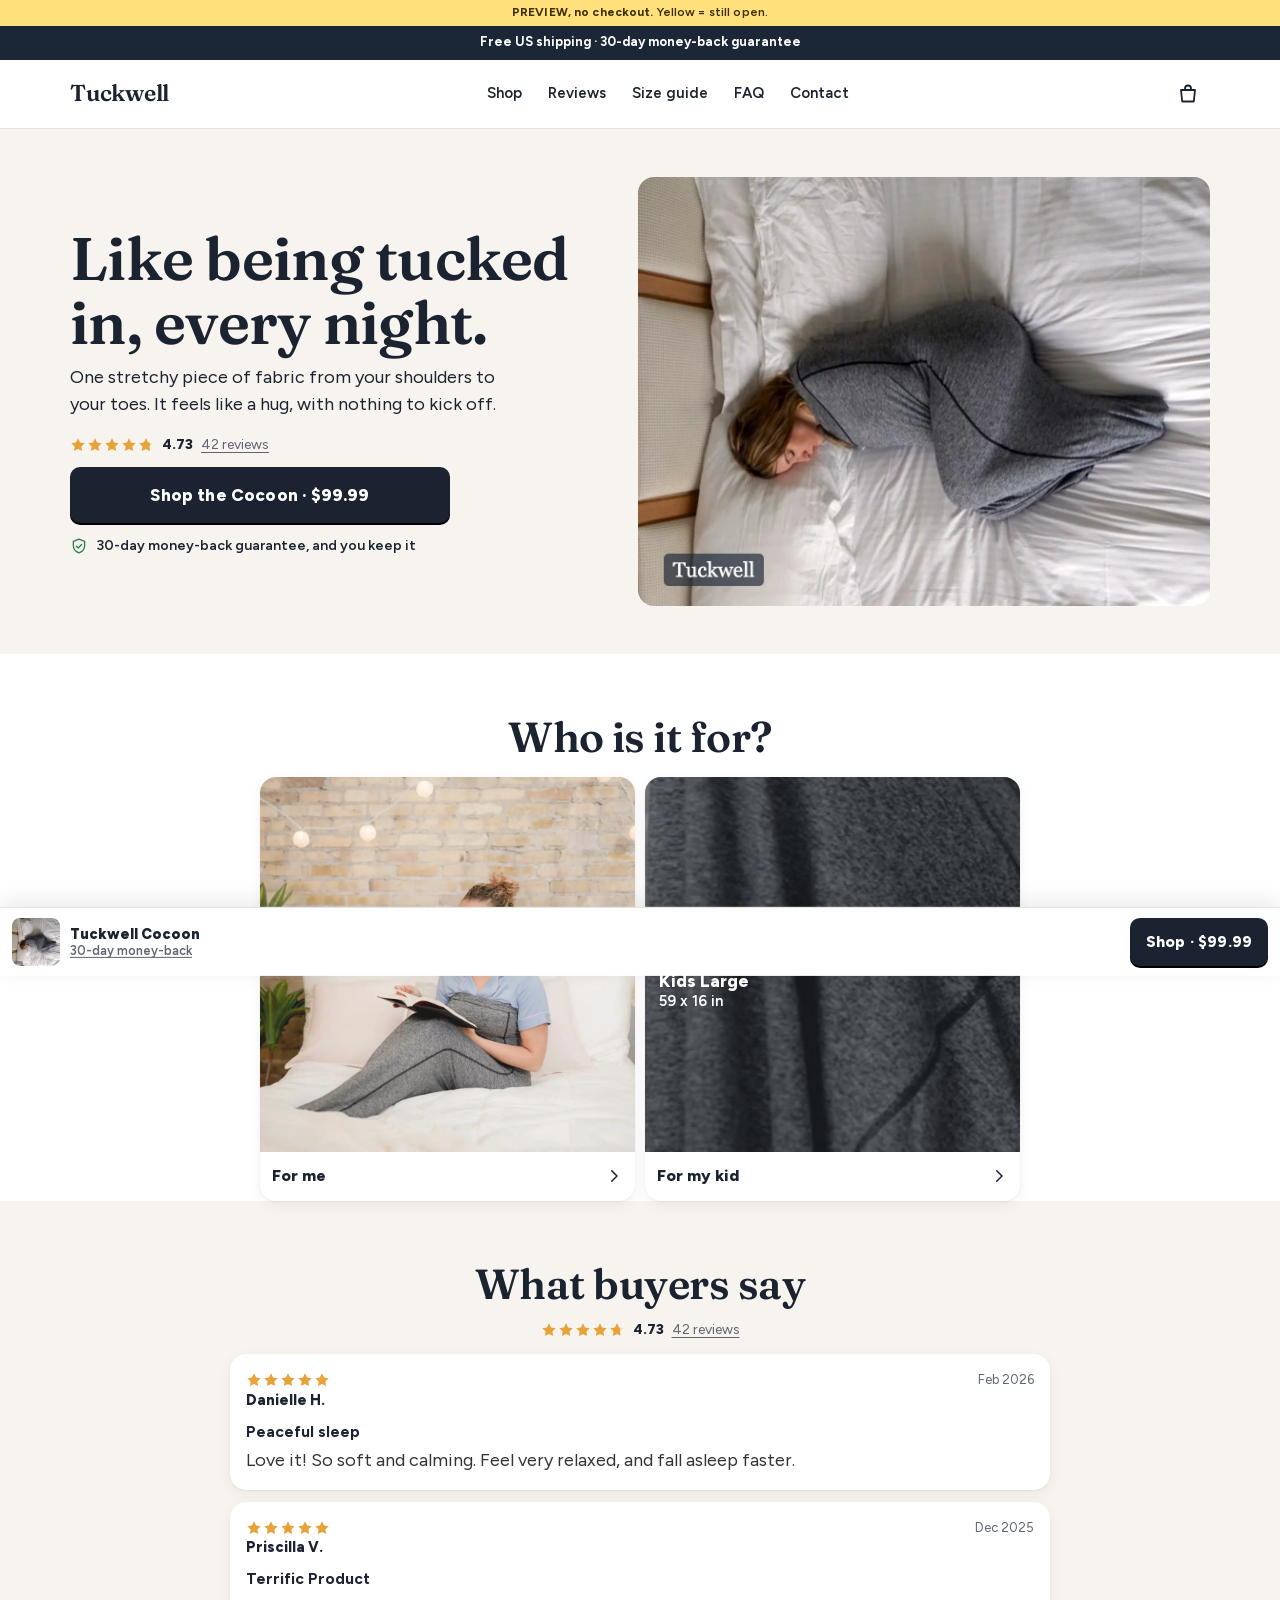
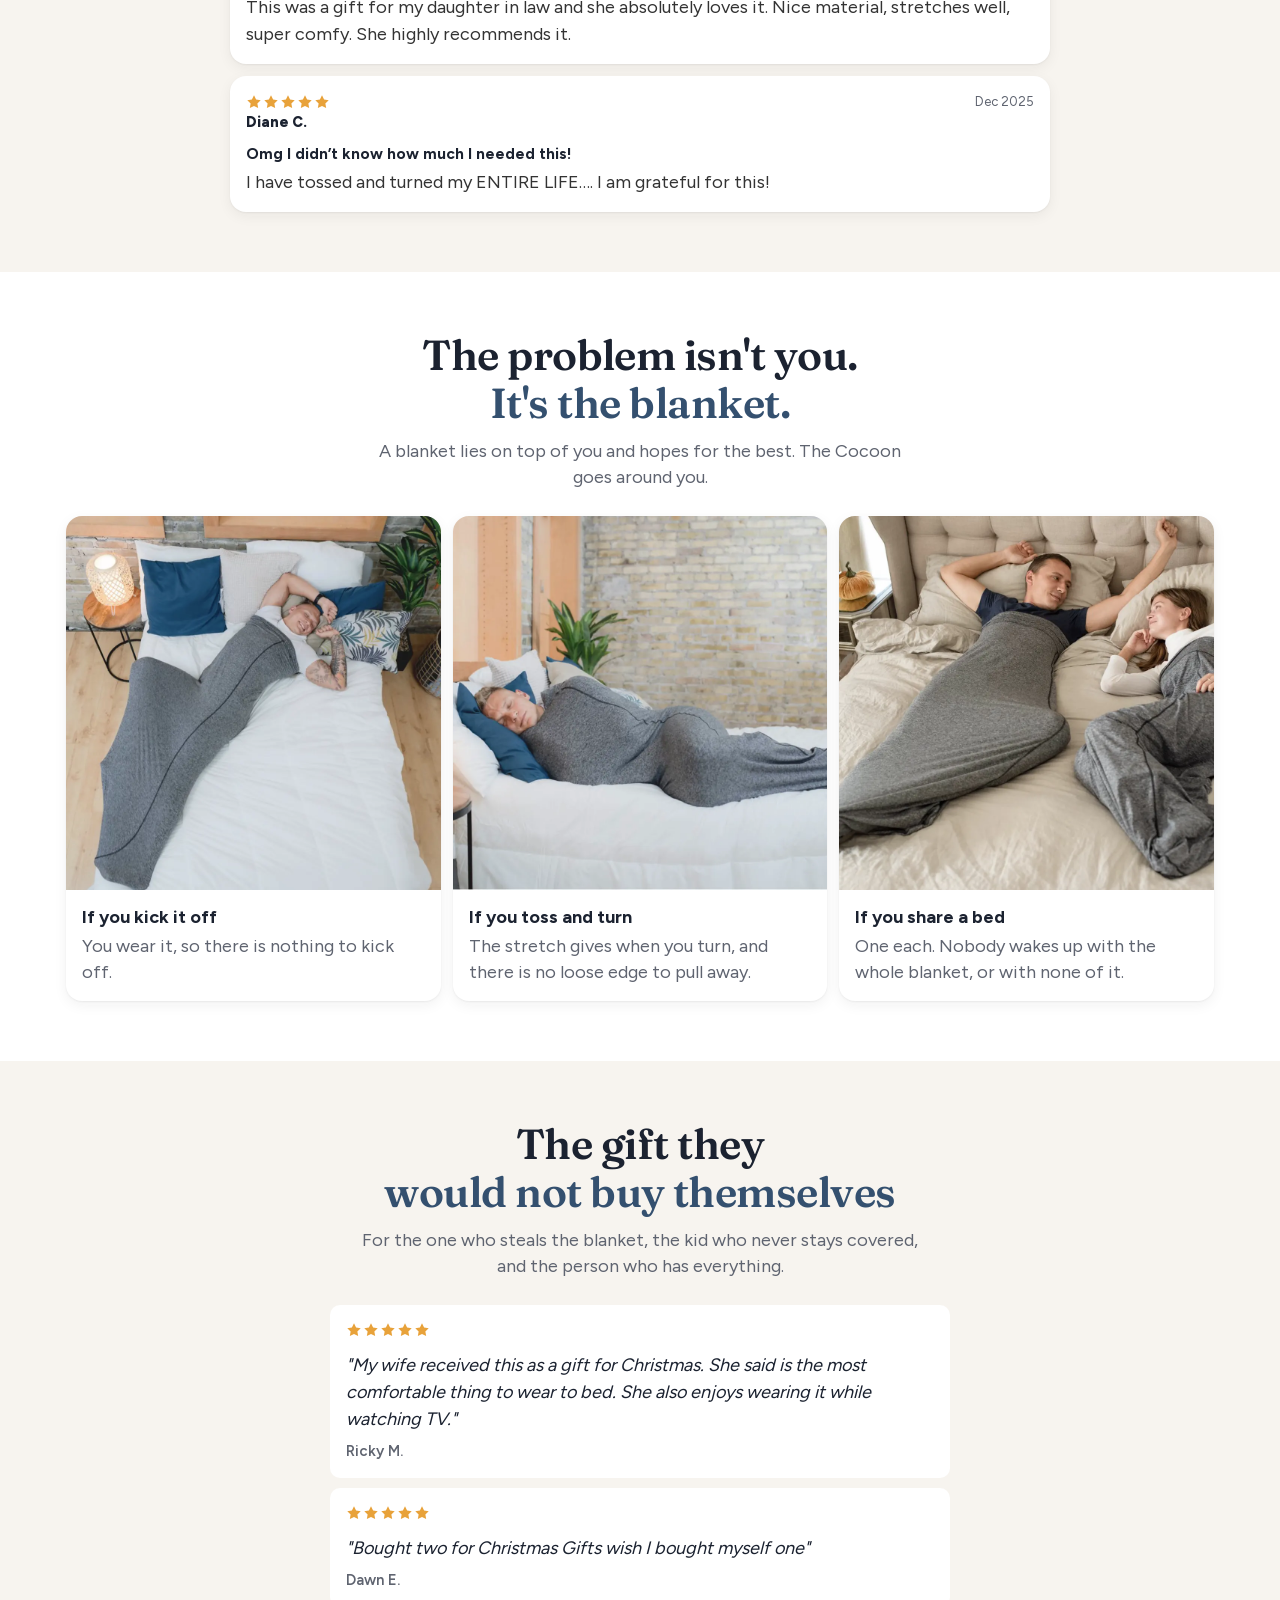
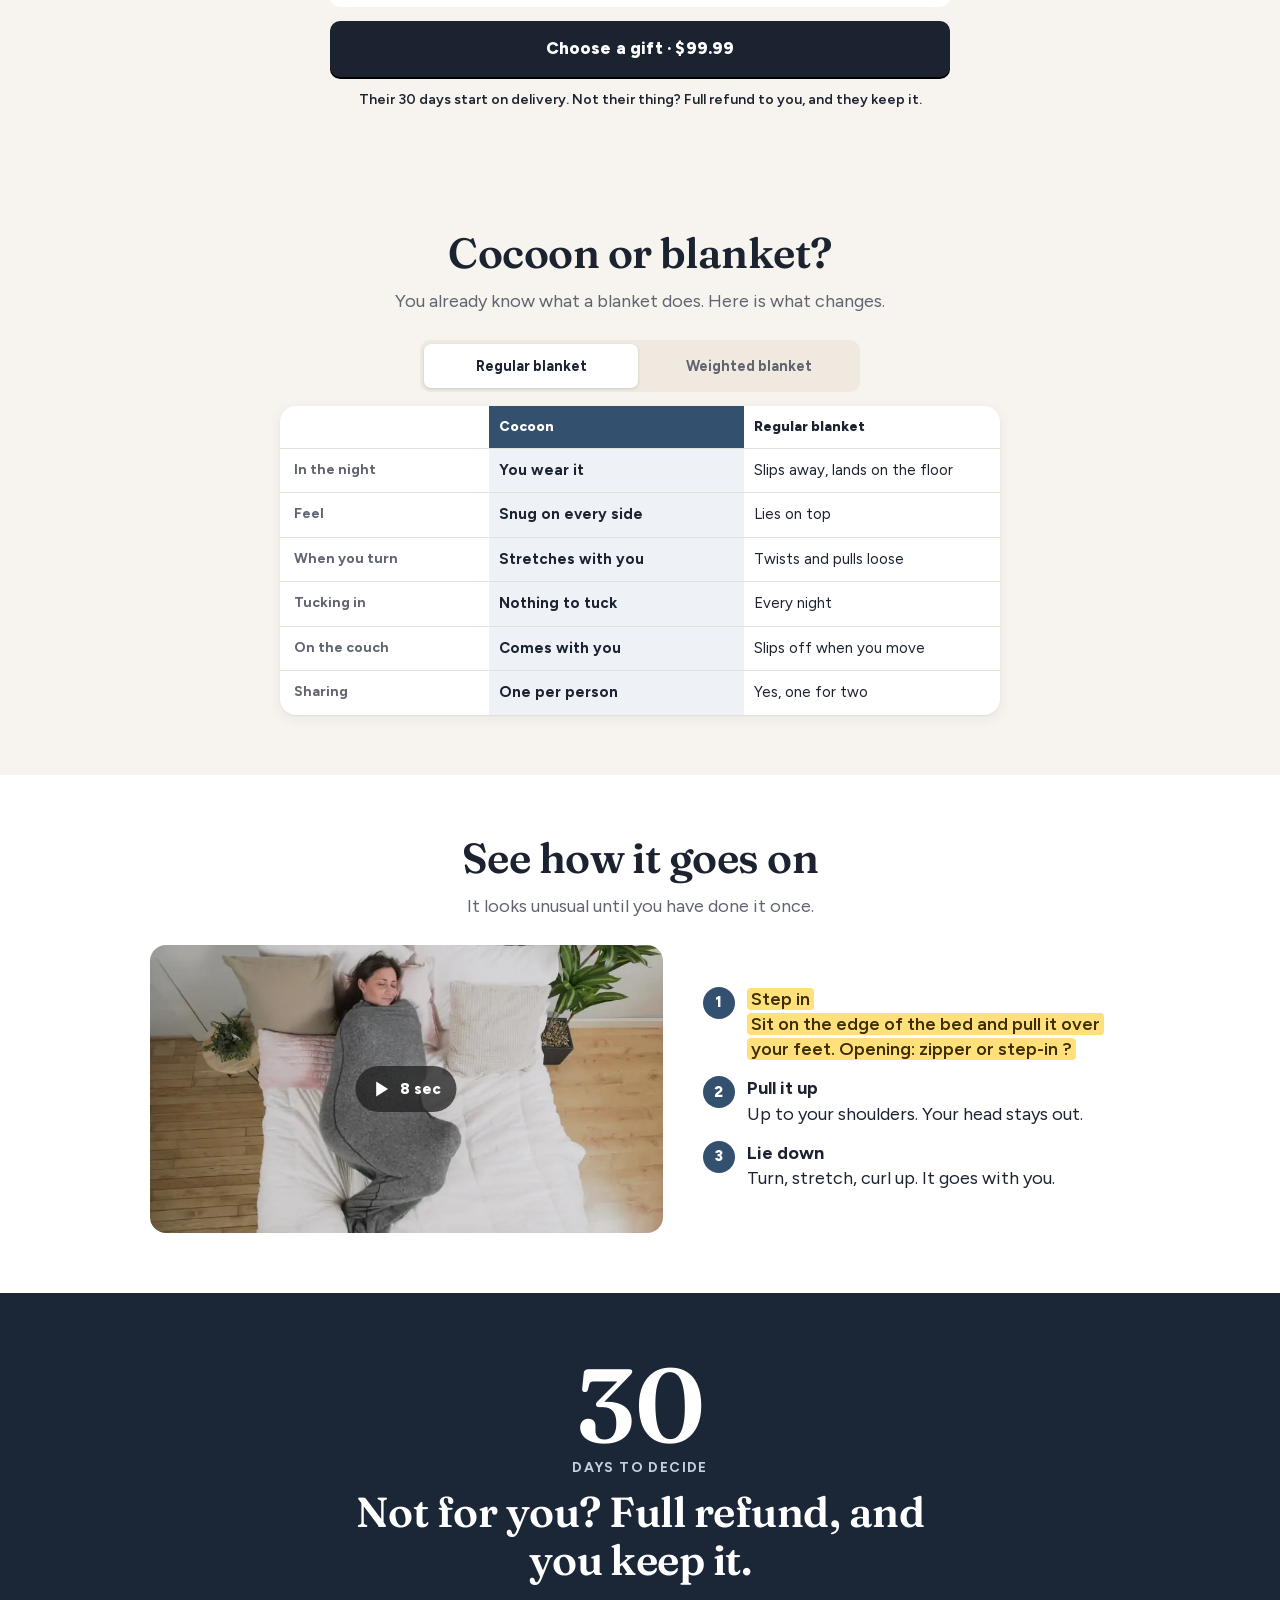
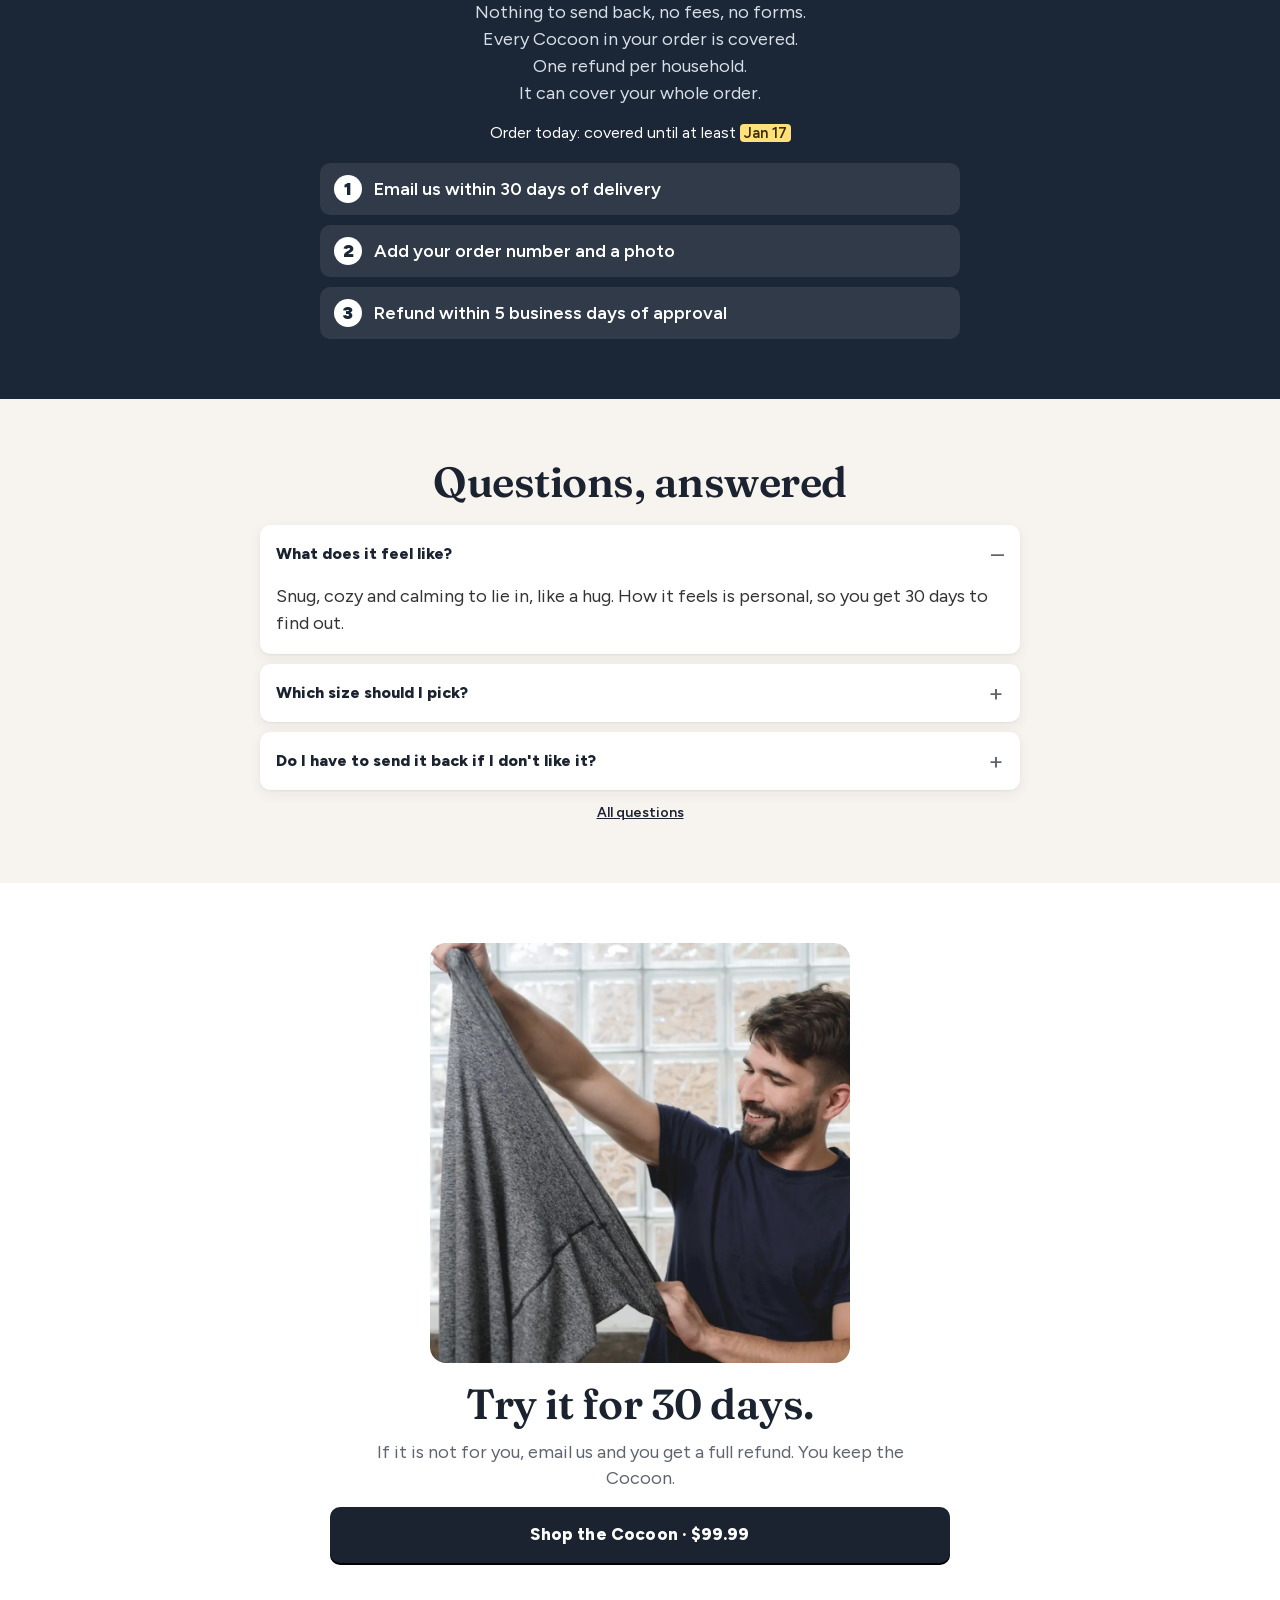
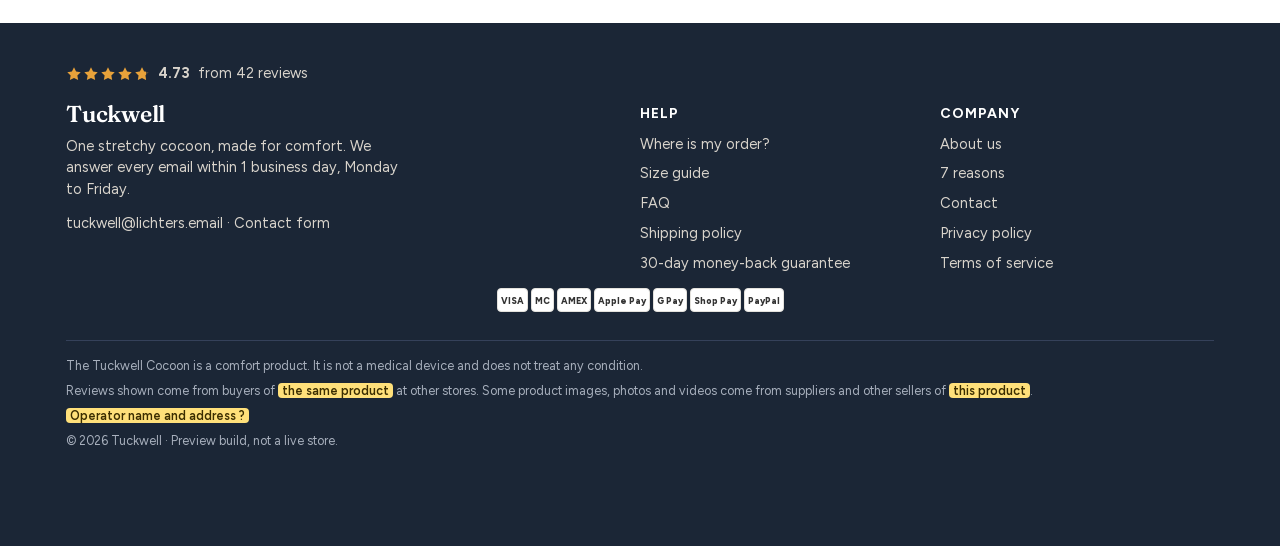
==== commit efb86cf7: "Tuckwell: Garantie angeglichen, 42 Stimmen, Sternfilter, Rückgabeseite, Icon Co-Authored-By: Claude " ====
--- a/index.html
+++ b/index.html
@@ -6,7 +6,9 @@
 <meta name="robots" content="noindex,nofollow">
 <link rel="preload" href="./fonts/Figtree.woff2" as="font" type="font/woff2" crossorigin>
 <link rel="preload" href="./fonts/Fraunces-600.woff2" as="font" type="font/woff2" crossorigin>
-<meta property="og:image" content="./img/og_tuckwell.jpg">
+<meta property="og:image" content="https://davidlichters.github.io/shop/img/og_tuckwell.jpg">
+<link rel="icon" type="image/png" href="./img/tw_icon.png">
+<link rel="apple-touch-icon" href="./img/tw_icon.png">
 <link rel="stylesheet" href="./assets/shop.css">
 <title>Tuckwell: like being tucked in, every night</title>
 <meta name="description" content="The Tuckwell Cocoon: one stretchy piece of fabric from shoulders to toes. Adult and kids sizes. Free US shipping, 30-day money-back guarantee.">
@@ -49,7 +51,7 @@
   <div class="held__text">
     <h1>Like being tucked in, every night.</h1>
     <p>One stretchy piece of fabric from your shoulders to your toes. It feels like a hug, with nothing to kick off.</p>
-    <a class="sterne-zeile" href="./products/tuckwell-cocoon/#bewertungen" style="margin-bottom:12px"><span class="sterne"><svg><use href="#i-stern"/></svg><svg><use href="#i-stern"/></svg><svg><use href="#i-stern"/></svg><svg><use href="#i-stern"/></svg><svg><use href="#i-stern"/></svg></span><b>4.77</b><u>40 reviews</u></a>
+    <a class="sterne-zeile" href="./products/tuckwell-cocoon/#bewertungen" style="margin-bottom:12px"><span class="sterne" role="img" aria-label="4.73 out of 5 stars"><svg><use href="#i-stern"/></svg><svg><use href="#i-stern"/></svg><svg><use href="#i-stern"/></svg><svg><use href="#i-stern"/></svg><span class="stern-teil"><svg><use href="#i-stern"/></svg><span style="width:73%"><svg><use href="#i-stern"/></svg></span></span></span><b>4.73</b><u>42 reviews</u></a>
     <a class="knopf" id="hauptknopf" href="./products/tuckwell-cocoon/">Shop the Cocoon · $99.99</a>
     <p class="klein-zeile" style="justify-content:flex-start;margin-bottom:0"><svg><use href="#i-schild"/></svg> 30-day money-back guarantee, and you keep it</p>
   </div>
@@ -65,10 +67,10 @@
 
 <!--ABSCHNITTE_ANFANG-->
 <section class="abschnitt abschnitt--creme"><div class="huelle">
-  <h2 class="ueber">What buyers say</h2><a class="sterne-zeile" style="justify-content:center;margin-bottom:14px" href="./products/tuckwell-cocoon/#bewertungen"><span class="sterne"><svg><use href="#i-stern"/></svg><svg><use href="#i-stern"/></svg><svg><use href="#i-stern"/></svg><svg><use href="#i-stern"/></svg><svg><use href="#i-stern"/></svg></span><b>4.77</b><u>40 reviews</u></a>
-  <div class="bew-liste"><article class="bew" data-thema="comfort sleep"><div class="bew__kopf"><span class="sterne"><svg><use href="#i-stern"/></svg><svg><use href="#i-stern"/></svg><svg><use href="#i-stern"/></svg><svg><use href="#i-stern"/></svg><svg><use href="#i-stern"/></svg></span><span>Feb 2026</span></div>
-      <div class="bew__name">Danielle H.</div><h4>Peaceful sleep</h4><p>Love it! So soft and calming. Feel very relaxed, and fall asleep faster.</p></article><article class="bew" data-thema="comfort family fit gifts"><div class="bew__kopf"><span class="sterne"><svg><use href="#i-stern"/></svg><svg><use href="#i-stern"/></svg><svg><use href="#i-stern"/></svg><svg><use href="#i-stern"/></svg><svg><use href="#i-stern"/></svg></span><span>Dec 2025</span></div>
-      <div class="bew__name">Priscilla V.</div><h4>Terrific Product</h4><p>This was a gift for my daughter in law and she absolutely loves it.  Nice material, stretches well, super comfy.  She highly recommends it.</p></article><article class="bew" data-thema="comfort"><div class="bew__kopf"><span class="sterne"><svg><use href="#i-stern"/></svg><svg><use href="#i-stern"/></svg><svg><use href="#i-stern"/></svg><svg><use href="#i-stern"/></svg><svg><use href="#i-stern"/></svg></span><span>Dec 2025</span></div>
+  <h2 class="ueber">What buyers say</h2><a class="sterne-zeile" style="justify-content:center;margin-bottom:14px" href="./products/tuckwell-cocoon/#bewertungen"><span class="sterne" role="img" aria-label="4.73 out of 5 stars"><svg><use href="#i-stern"/></svg><svg><use href="#i-stern"/></svg><svg><use href="#i-stern"/></svg><svg><use href="#i-stern"/></svg><span class="stern-teil"><svg><use href="#i-stern"/></svg><span style="width:73%"><svg><use href="#i-stern"/></svg></span></span></span><b>4.73</b><u>42 reviews</u></a>
+  <div class="bew-liste"><article class="bew" data-thema="comfort sleep" data-sterne="5"><div class="bew__kopf"><span class="sterne"><svg><use href="#i-stern"/></svg><svg><use href="#i-stern"/></svg><svg><use href="#i-stern"/></svg><svg><use href="#i-stern"/></svg><svg><use href="#i-stern"/></svg></span><span>Feb 2026</span></div>
+      <div class="bew__name">Danielle H.</div><h4>Peaceful sleep</h4><p>Love it! So soft and calming. Feel very relaxed, and fall asleep faster.</p></article><article class="bew" data-thema="comfort family fit gifts" data-sterne="5"><div class="bew__kopf"><span class="sterne"><svg><use href="#i-stern"/></svg><svg><use href="#i-stern"/></svg><svg><use href="#i-stern"/></svg><svg><use href="#i-stern"/></svg><svg><use href="#i-stern"/></svg></span><span>Dec 2025</span></div>
+      <div class="bew__name">Priscilla V.</div><h4>Terrific Product</h4><p>This was a gift for my daughter in law and she absolutely loves it.  Nice material, stretches well, super comfy.  She highly recommends it.</p></article><article class="bew" data-thema="comfort" data-sterne="5"><div class="bew__kopf"><span class="sterne"><svg><use href="#i-stern"/></svg><svg><use href="#i-stern"/></svg><svg><use href="#i-stern"/></svg><svg><use href="#i-stern"/></svg><svg><use href="#i-stern"/></svg></span><span>Dec 2025</span></div>
       <div class="bew__name">Diane C.</div><h4>Omg I didn’t know how much I needed this!</h4><p>I have tossed and turned my ENTIRE LIFE…. I am grateful for this!</p></article></div></div></section>
 <section class="abschnitt" id="warum"><div class="huelle">
   <h2 class="ueber">The problem isn't you.<br><em>It's the blanket.</em></h2>
@@ -88,7 +90,7 @@
   <div class="zitat"><span class="sterne"><svg><use href="#i-stern"/></svg><svg><use href="#i-stern"/></svg><svg><use href="#i-stern"/></svg><svg><use href="#i-stern"/></svg><svg><use href="#i-stern"/></svg></span><p>"My wife received this as a gift for Christmas. She said is the most comfortable thing to wear to bed. She also enjoys wearing it while watching TV."</p><small>Ricky M.</small></div>
   <div class="zitat"><span class="sterne"><svg><use href="#i-stern"/></svg><svg><use href="#i-stern"/></svg><svg><use href="#i-stern"/></svg><svg><use href="#i-stern"/></svg><svg><use href="#i-stern"/></svg></span><p>"Bought two for Christmas Gifts wish I bought myself one"</p><small>Dawn E.</small></div>
   <a class="knopf" style="max-width:620px;margin:14px auto 0" href="./products/tuckwell-cocoon/#wieviele">Choose a gift · $99.99</a>
-  <p class="klein-zeile">Their 30 days start on delivery. Not their thing? Full refund, and they keep it.</p>
+  <p class="klein-zeile">Their 30 days start on delivery. Not their thing? Full refund to you, and they keep it.</p>
 </div></section>
 
 <section class="abschnitt abschnitt--creme" id="vergleich"><div class="huelle">
@@ -143,7 +145,7 @@
   <ol class="schritte">
     <li><i>1</i> Email us within 30 days of delivery</li>
     <li><i>2</i> Add your order number and a photo</li>
-    <li><i>3</i> Refund within 5 business days</li>
+    <li><i>3</i> Refund within 5 business days of approval</li>
   </ol>
 </div></div></section>
 
@@ -152,7 +154,7 @@
   <div class="faq" style="margin-top:18px">
     <details open><summary>What does it feel like?</summary><p>Snug, cozy and calming to lie in, like a hug. How it feels is personal, so you get 30 days to find out.</p></details>
     <details><summary>Which size should I pick?</summary><p>We have two adult and two children's sizes. <mark class="offen">Height per size ?</mark> See the <a href="./pages/size-guide/">size guide</a>.</p></details>
-    <details><summary>Do I have to send it back if I don't like it?</summary><p>No. Email us within 30 days of delivery and you get a full refund. You keep it. One refund per household, and it can cover your whole order.</p></details>
+    <details><summary>Do I have to send it back if I don't like it?</summary><p>No. Email us within 30 days of delivery and you get a full refund. You keep it. One refund per household, and it can cover your whole order or just one Cocoon in it.</p></details>
   </div>
   <p class="klein-zeile"><a href="./pages/faq/">All questions</a></p>
 </div></section>
@@ -174,7 +176,7 @@
   <a class="knopf" href="./products/tuckwell-cocoon/">Shop · $99.99</a>
 </div>
 <footer class="fuss"><div class="huelle">
-  <a class="fuss__bew" href="./products/tuckwell-cocoon/#bewertungen"><span class="sterne"><svg><use href="#i-stern"/></svg><svg><use href="#i-stern"/></svg><svg><use href="#i-stern"/></svg><svg><use href="#i-stern"/></svg><svg><use href="#i-stern"/></svg></span> <b>4.77</b> from 40 reviews</a>
+  <a class="fuss__bew" href="./products/tuckwell-cocoon/#bewertungen"><span class="sterne" role="img" aria-label="4.73 out of 5 stars"><svg><use href="#i-stern"/></svg><svg><use href="#i-stern"/></svg><svg><use href="#i-stern"/></svg><svg><use href="#i-stern"/></svg><span class="stern-teil"><svg><use href="#i-stern"/></svg><span style="width:73%"><svg><use href="#i-stern"/></svg></span></span></span> <b>4.73</b> from 42 reviews</a>
   <div class="fuss__raster">
     <div><span class="logo logo--hell">Tuckwell</span>
       <p style="margin:0;max-width:340px">One stretchy cocoon, made for comfort. We answer every email within 1 business day, Monday to Friday.</p>
--- a/assets/shop.css
+++ b/assets/shop.css
@@ -110,6 +110,10 @@
 .sterne-zeile{display:flex;align-items:center;gap:8px;font-size:14px;text-decoration:none}
 .sterne{display:inline-flex;gap:1px;color:var(--stern)}
 .sterne svg{width:16px;height:16px}
+.stern-teil{position:relative;display:inline-block;line-height:0}
+.stern-teil>svg{display:block;opacity:.28}
+.stern-teil span{position:absolute;left:0;top:0;bottom:0;overflow:hidden}
+.stern-teil span svg{display:block;max-width:none}
 .sterne-zeile b{font-weight:800}
 .sterne-zeile u{color:var(--grau);text-underline-offset:3px}
 .titel{font-size:27px;line-height:1.12;font-weight:850;letter-spacing:-.015em;margin:8px 0 6px}
@@ -248,8 +252,12 @@
 .bew-schnitt b{font-size:46px;font-weight:900;line-height:1;display:block}
 .bew-schnitt .sterne svg{width:20px;height:20px}
 .bew-schnitt small{display:block;color:var(--grau);font-size:13.5px;margin-top:4px}
-.balken{display:grid;gap:5px;font-size:13px}
-.balken div{display:grid;grid-template-columns:28px 1fr 26px;gap:8px;align-items:center;color:var(--grau)}
+.balken{display:grid;gap:0;font-size:13px}
+.balken button{display:grid;grid-template-columns:28px 1fr 26px;gap:8px;align-items:center;width:100%;min-height:44px;margin:0;padding:0 8px;border:0;border-radius:8px;background:none;color:var(--grau);font-size:13px;text-align:left;touch-action:manipulation}
+.balken button:disabled{cursor:default}
+.balken button.an{background:var(--creme);color:var(--text);font-weight:800}
+@media(min-width:700px){.balken button{min-height:32px}}
+.bew-status{max-width:820px;margin:0 auto 12px;text-align:center;color:var(--grau);font-size:14px}
 .balken em{height:8px;border-radius:4px;background:#EEE9E2;overflow:hidden;display:block}
 .balken em i{display:block;height:100%;background:var(--stern);border-radius:4px}
 .bew-filter{display:flex;flex-wrap:wrap;justify-content:center;gap:8px;max-width:820px;margin:0 auto 14px}
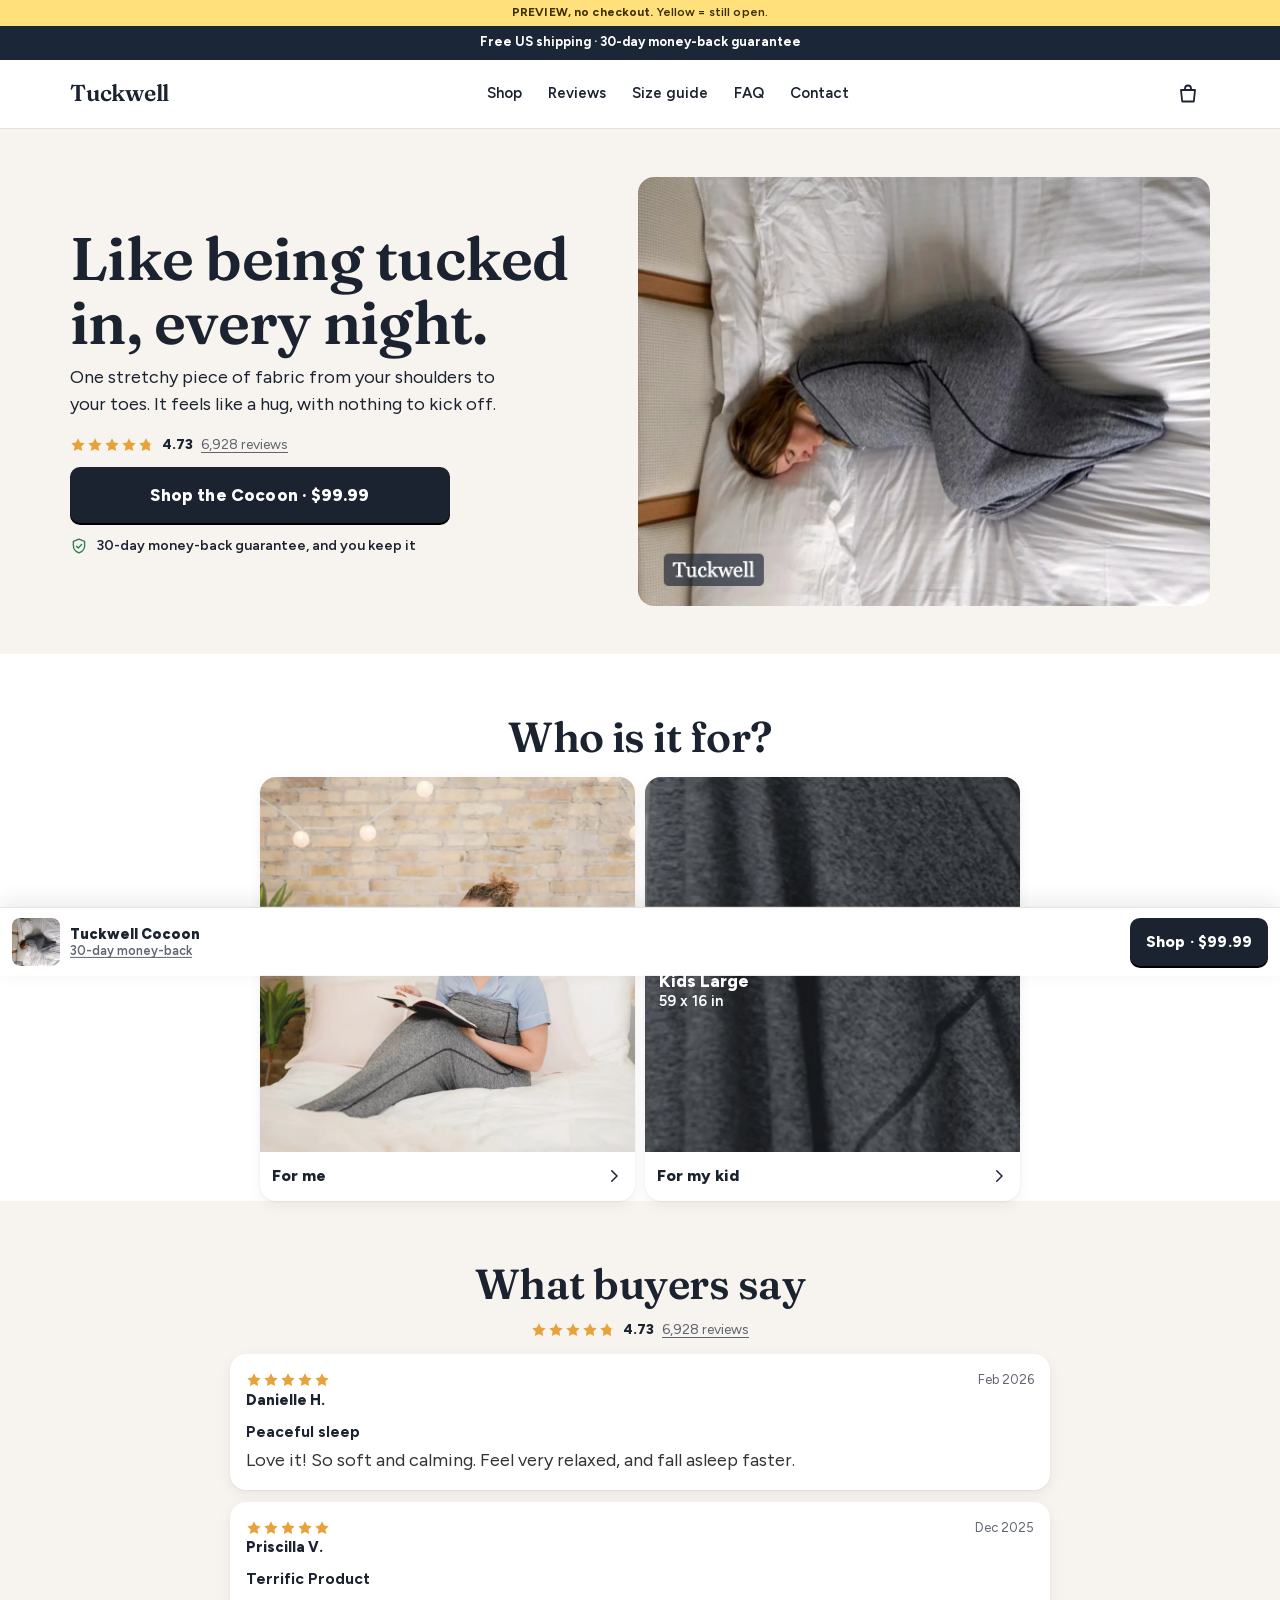
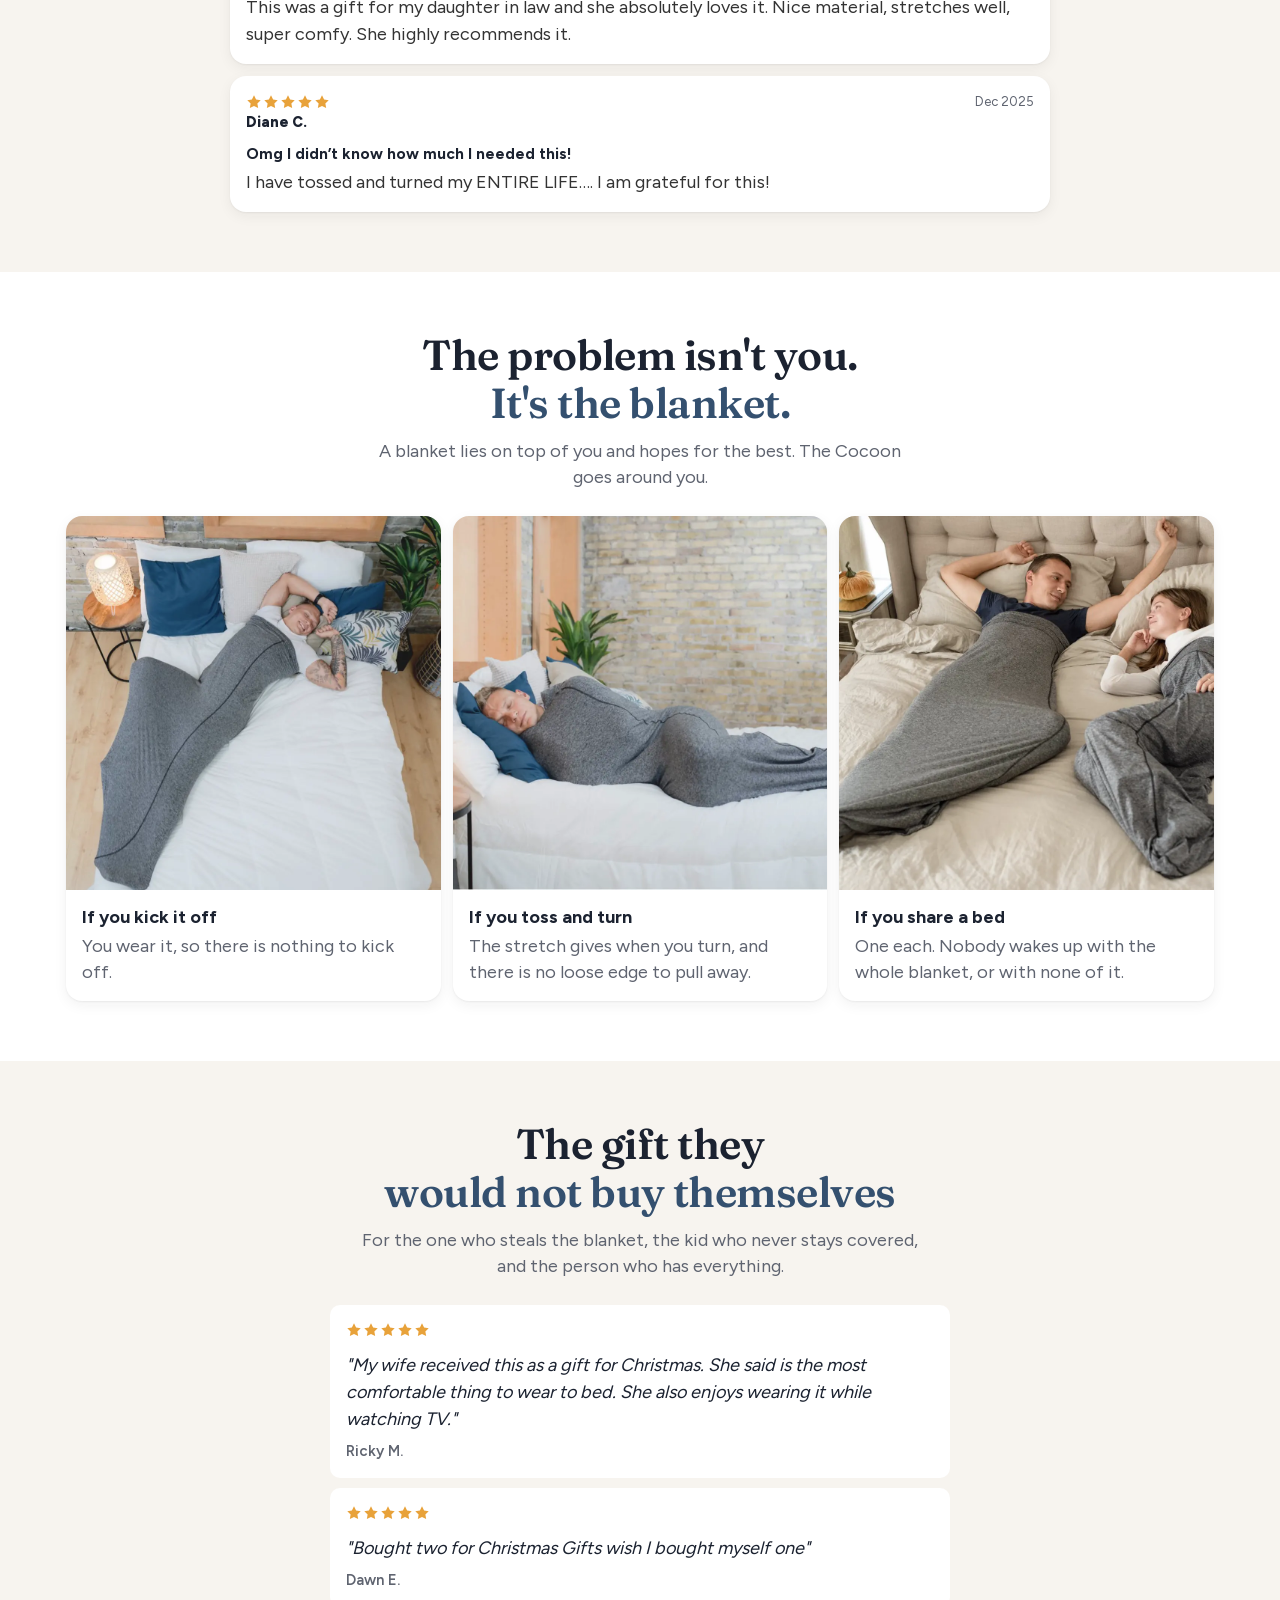
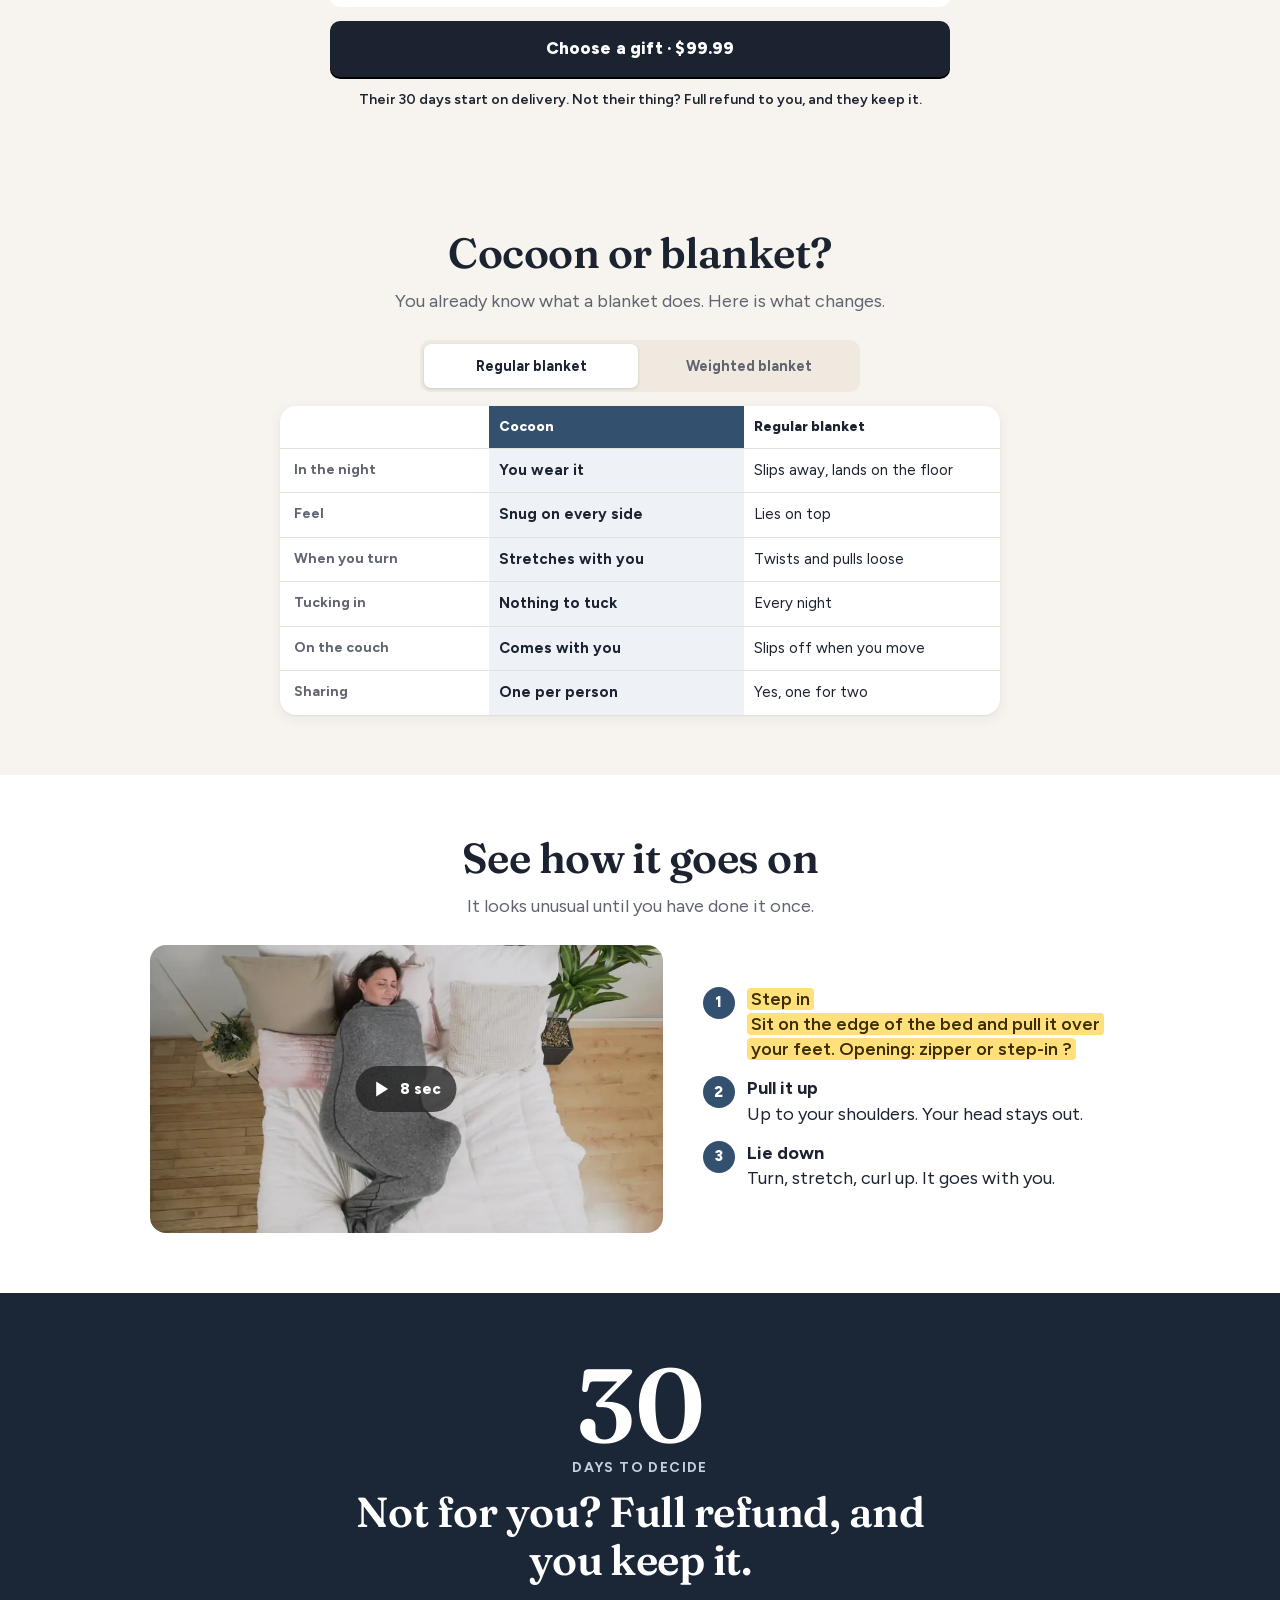
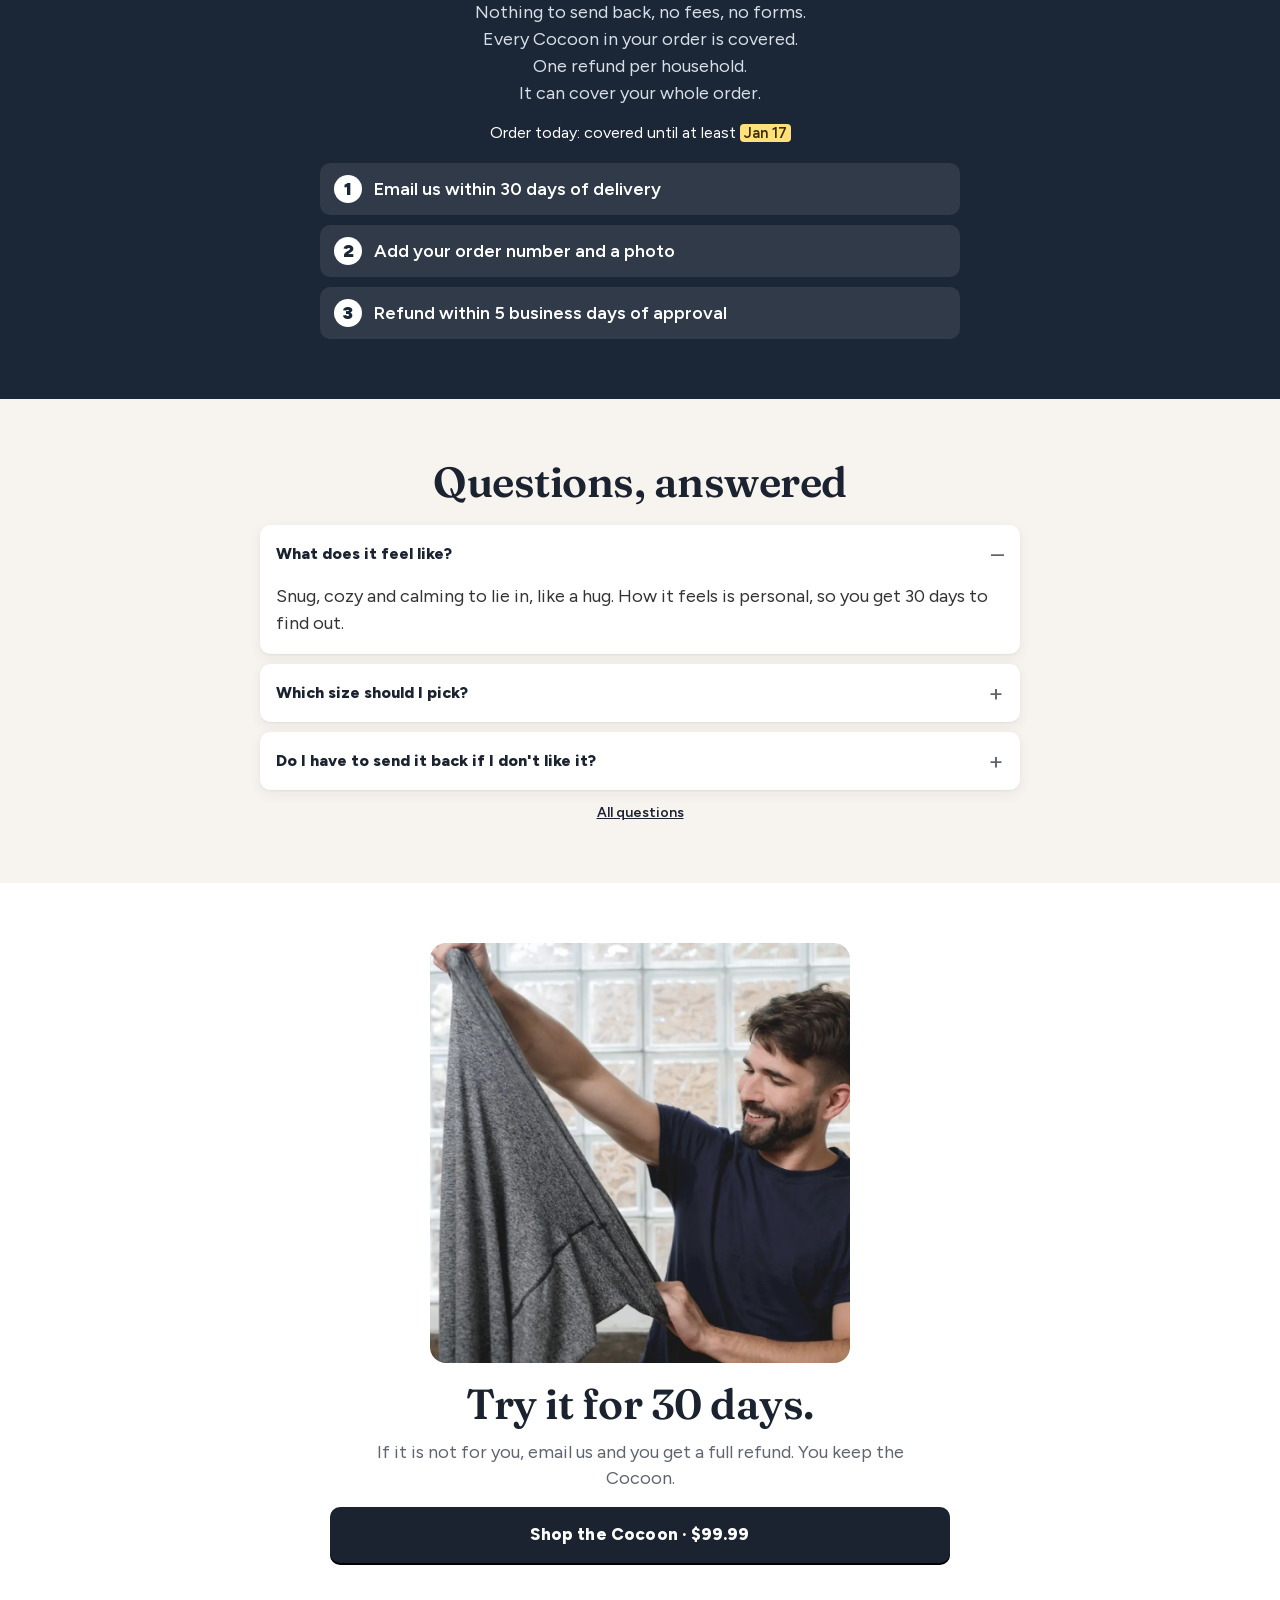
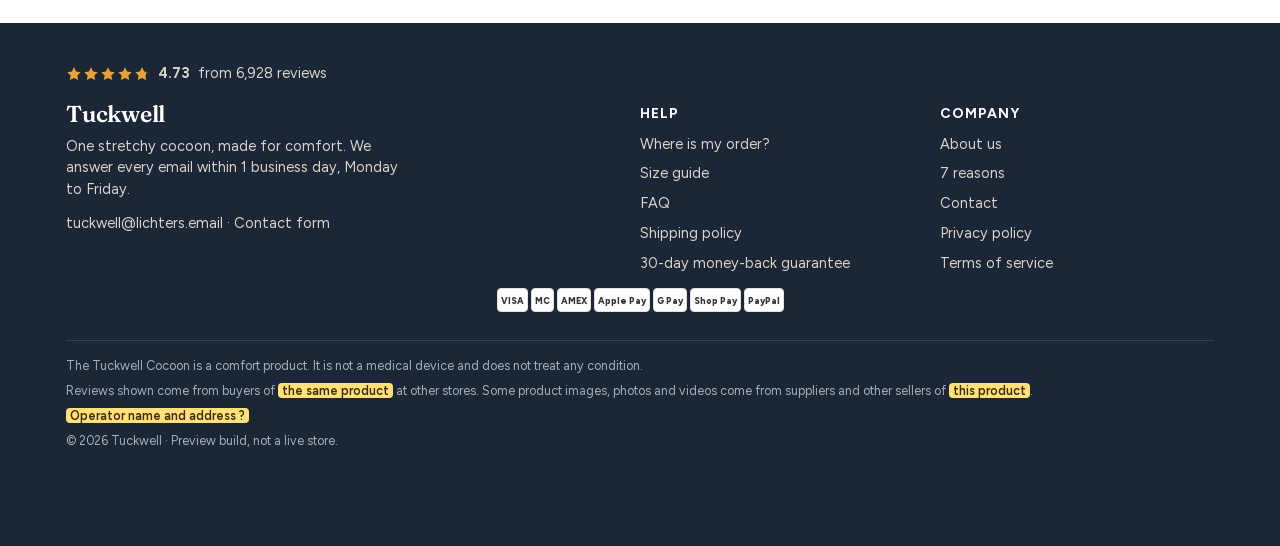
==== commit e16cd42a: "Umzug nach /tuckwell.com, Bewertungszahl 6.928 (David 08.11.2026) Co-Authored-By: Claude Opus 5.5 <n" ====
--- a/index.html
+++ b/index.html
@@ -6,7 +6,7 @@
 <meta name="robots" content="noindex,nofollow">
 <link rel="preload" href="./fonts/Figtree.woff2" as="font" type="font/woff2" crossorigin>
 <link rel="preload" href="./fonts/Fraunces-600.woff2" as="font" type="font/woff2" crossorigin>
-<meta property="og:image" content="https://davidlichters.github.io/shop/img/og_tuckwell.jpg">
+<meta property="og:image" content="https://davidlichters.github.io/tuckwell.com/img/og_tuckwell.jpg">
 <link rel="icon" type="image/png" href="./img/tw_icon.png">
 <link rel="apple-touch-icon" href="./img/tw_icon.png">
 <link rel="stylesheet" href="./assets/shop.css">
@@ -51,7 +51,7 @@
   <div class="held__text">
     <h1>Like being tucked in, every night.</h1>
     <p>One stretchy piece of fabric from your shoulders to your toes. It feels like a hug, with nothing to kick off.</p>
-    <a class="sterne-zeile" href="./products/tuckwell-cocoon/#bewertungen" style="margin-bottom:12px"><span class="sterne" role="img" aria-label="4.73 out of 5 stars"><svg><use href="#i-stern"/></svg><svg><use href="#i-stern"/></svg><svg><use href="#i-stern"/></svg><svg><use href="#i-stern"/></svg><span class="stern-teil"><svg><use href="#i-stern"/></svg><span style="width:73%"><svg><use href="#i-stern"/></svg></span></span></span><b>4.73</b><u>42 reviews</u></a>
+    <a class="sterne-zeile" href="./products/tuckwell-cocoon/#bewertungen" style="margin-bottom:12px"><span class="sterne" role="img" aria-label="4.73 out of 5 stars"><svg><use href="#i-stern"/></svg><svg><use href="#i-stern"/></svg><svg><use href="#i-stern"/></svg><svg><use href="#i-stern"/></svg><span class="stern-teil"><svg><use href="#i-stern"/></svg><span style="width:73%"><svg><use href="#i-stern"/></svg></span></span></span><b>4.73</b><u>6,928 reviews</u></a>
     <a class="knopf" id="hauptknopf" href="./products/tuckwell-cocoon/">Shop the Cocoon · $99.99</a>
     <p class="klein-zeile" style="justify-content:flex-start;margin-bottom:0"><svg><use href="#i-schild"/></svg> 30-day money-back guarantee, and you keep it</p>
   </div>
@@ -67,7 +67,7 @@
 
 <!--ABSCHNITTE_ANFANG-->
 <section class="abschnitt abschnitt--creme"><div class="huelle">
-  <h2 class="ueber">What buyers say</h2><a class="sterne-zeile" style="justify-content:center;margin-bottom:14px" href="./products/tuckwell-cocoon/#bewertungen"><span class="sterne" role="img" aria-label="4.73 out of 5 stars"><svg><use href="#i-stern"/></svg><svg><use href="#i-stern"/></svg><svg><use href="#i-stern"/></svg><svg><use href="#i-stern"/></svg><span class="stern-teil"><svg><use href="#i-stern"/></svg><span style="width:73%"><svg><use href="#i-stern"/></svg></span></span></span><b>4.73</b><u>42 reviews</u></a>
+  <h2 class="ueber">What buyers say</h2><a class="sterne-zeile" style="justify-content:center;margin-bottom:14px" href="./products/tuckwell-cocoon/#bewertungen"><span class="sterne" role="img" aria-label="4.73 out of 5 stars"><svg><use href="#i-stern"/></svg><svg><use href="#i-stern"/></svg><svg><use href="#i-stern"/></svg><svg><use href="#i-stern"/></svg><span class="stern-teil"><svg><use href="#i-stern"/></svg><span style="width:73%"><svg><use href="#i-stern"/></svg></span></span></span><b>4.73</b><u>6,928 reviews</u></a>
   <div class="bew-liste"><article class="bew" data-thema="comfort sleep" data-sterne="5"><div class="bew__kopf"><span class="sterne"><svg><use href="#i-stern"/></svg><svg><use href="#i-stern"/></svg><svg><use href="#i-stern"/></svg><svg><use href="#i-stern"/></svg><svg><use href="#i-stern"/></svg></span><span>Feb 2026</span></div>
       <div class="bew__name">Danielle H.</div><h4>Peaceful sleep</h4><p>Love it! So soft and calming. Feel very relaxed, and fall asleep faster.</p></article><article class="bew" data-thema="comfort family fit gifts" data-sterne="5"><div class="bew__kopf"><span class="sterne"><svg><use href="#i-stern"/></svg><svg><use href="#i-stern"/></svg><svg><use href="#i-stern"/></svg><svg><use href="#i-stern"/></svg><svg><use href="#i-stern"/></svg></span><span>Dec 2025</span></div>
       <div class="bew__name">Priscilla V.</div><h4>Terrific Product</h4><p>This was a gift for my daughter in law and she absolutely loves it.  Nice material, stretches well, super comfy.  She highly recommends it.</p></article><article class="bew" data-thema="comfort" data-sterne="5"><div class="bew__kopf"><span class="sterne"><svg><use href="#i-stern"/></svg><svg><use href="#i-stern"/></svg><svg><use href="#i-stern"/></svg><svg><use href="#i-stern"/></svg><svg><use href="#i-stern"/></svg></span><span>Dec 2025</span></div>
@@ -176,7 +176,7 @@
   <a class="knopf" href="./products/tuckwell-cocoon/">Shop · $99.99</a>
 </div>
 <footer class="fuss"><div class="huelle">
-  <a class="fuss__bew" href="./products/tuckwell-cocoon/#bewertungen"><span class="sterne" role="img" aria-label="4.73 out of 5 stars"><svg><use href="#i-stern"/></svg><svg><use href="#i-stern"/></svg><svg><use href="#i-stern"/></svg><svg><use href="#i-stern"/></svg><span class="stern-teil"><svg><use href="#i-stern"/></svg><span style="width:73%"><svg><use href="#i-stern"/></svg></span></span></span> <b>4.73</b> from 42 reviews</a>
+  <a class="fuss__bew" href="./products/tuckwell-cocoon/#bewertungen"><span class="sterne" role="img" aria-label="4.73 out of 5 stars"><svg><use href="#i-stern"/></svg><svg><use href="#i-stern"/></svg><svg><use href="#i-stern"/></svg><svg><use href="#i-stern"/></svg><span class="stern-teil"><svg><use href="#i-stern"/></svg><span style="width:73%"><svg><use href="#i-stern"/></svg></span></span></span> <b>4.73</b> from 6,928 reviews</a>
   <div class="fuss__raster">
     <div><span class="logo logo--hell">Tuckwell</span>
       <p style="margin:0;max-width:340px">One stretchy cocoon, made for comfort. We answer every email within 1 business day, Monday to Friday.</p>
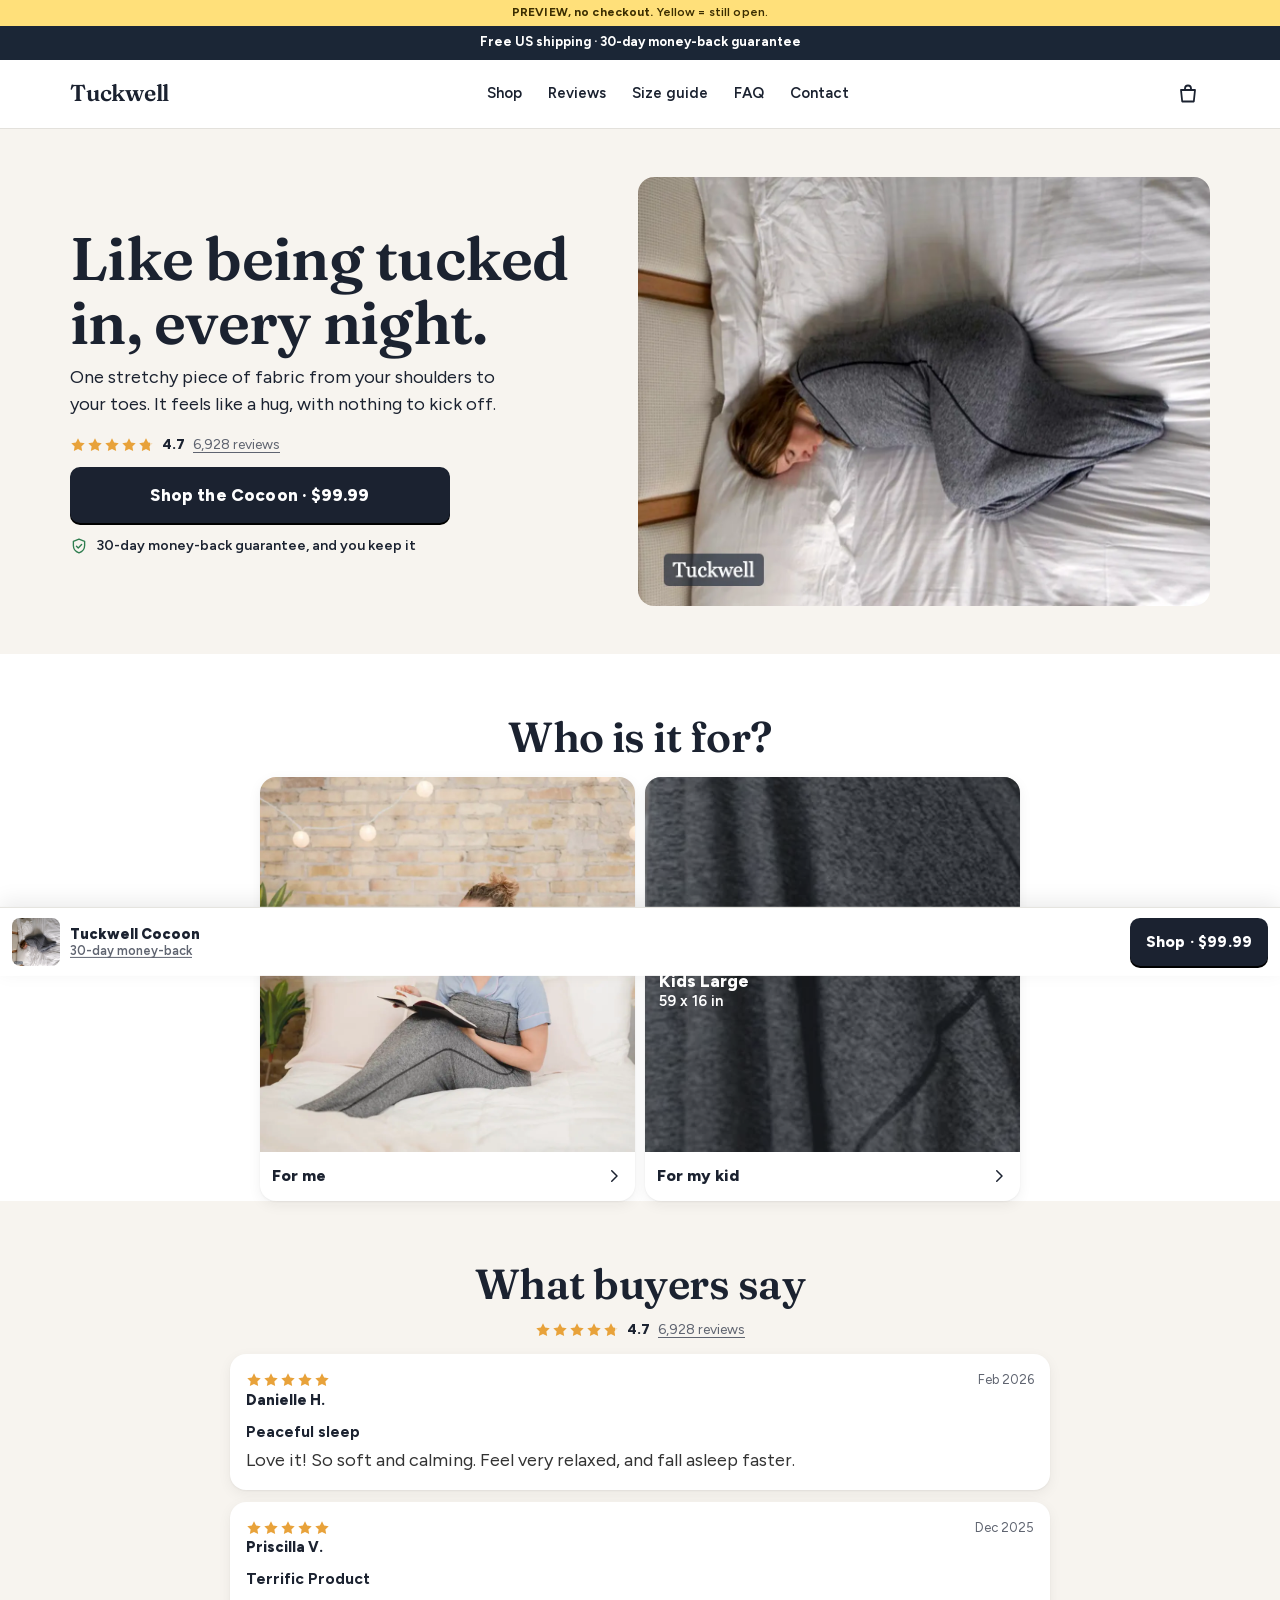
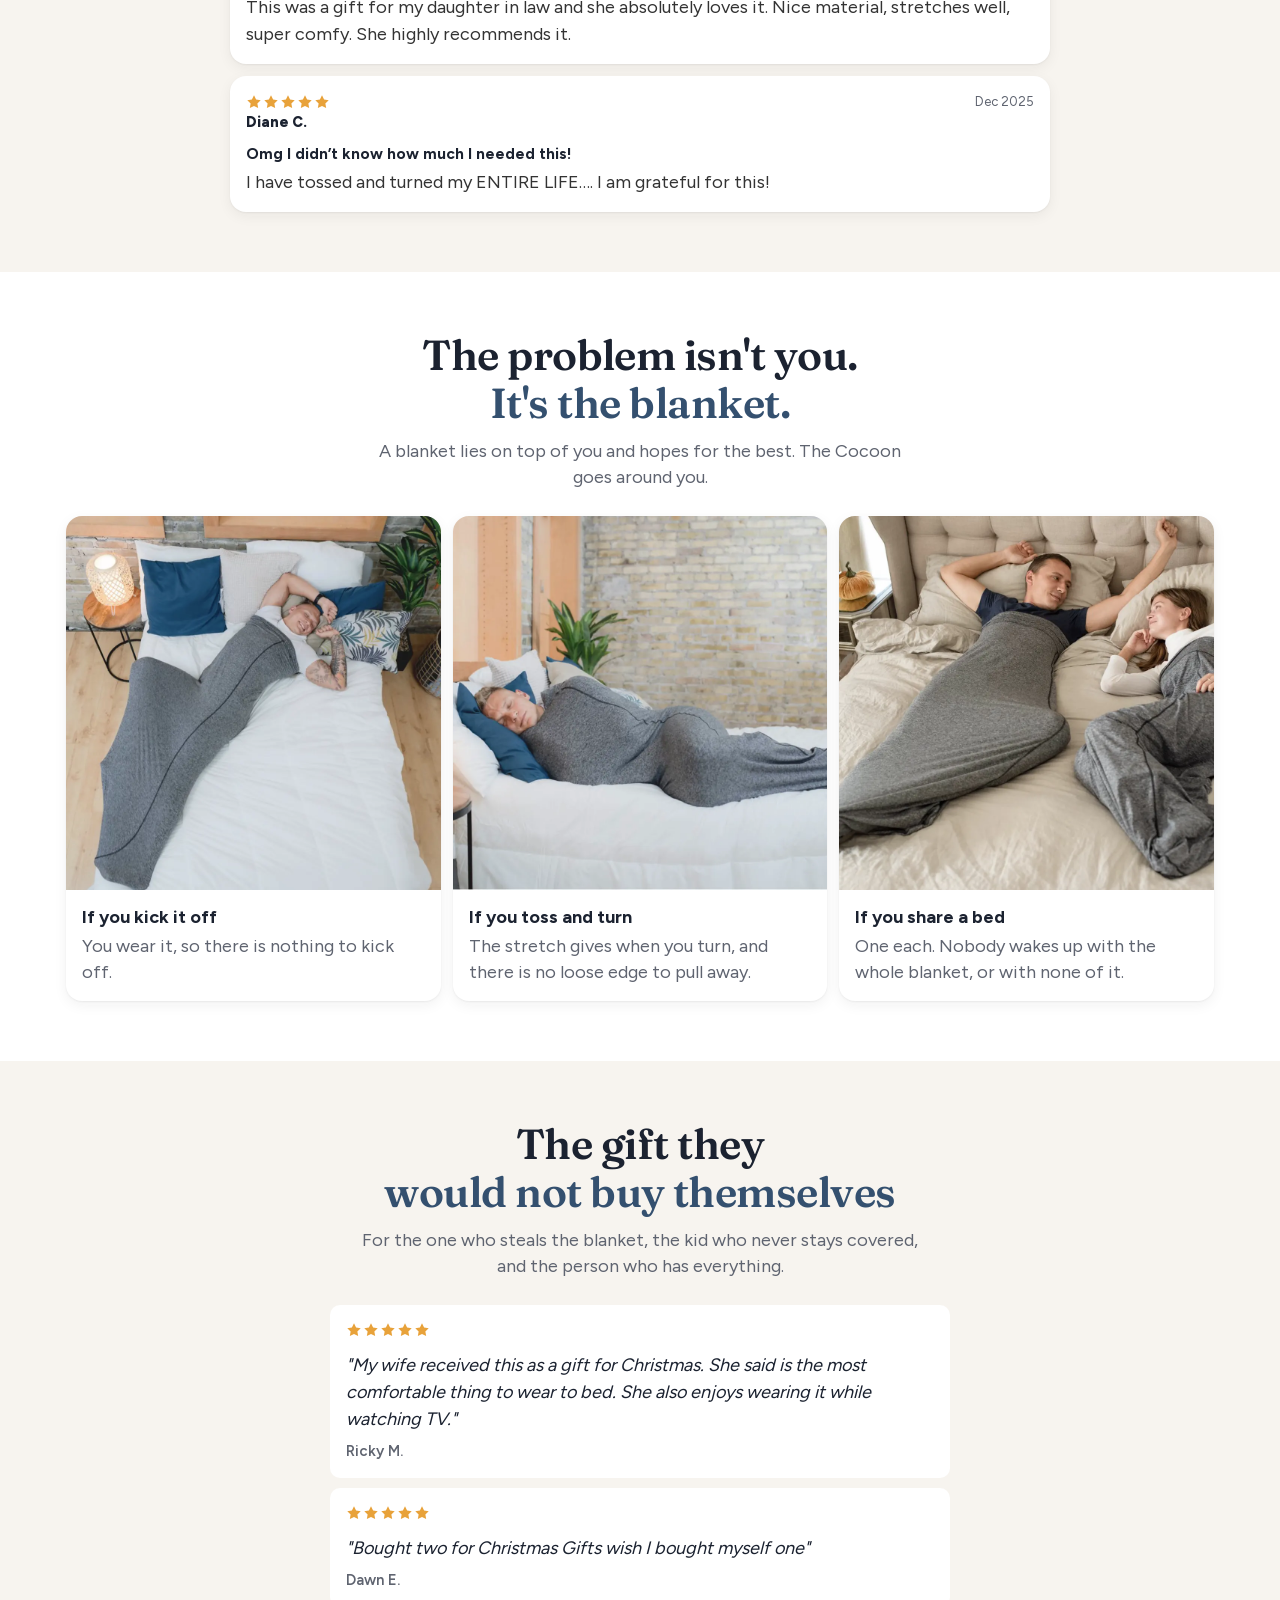
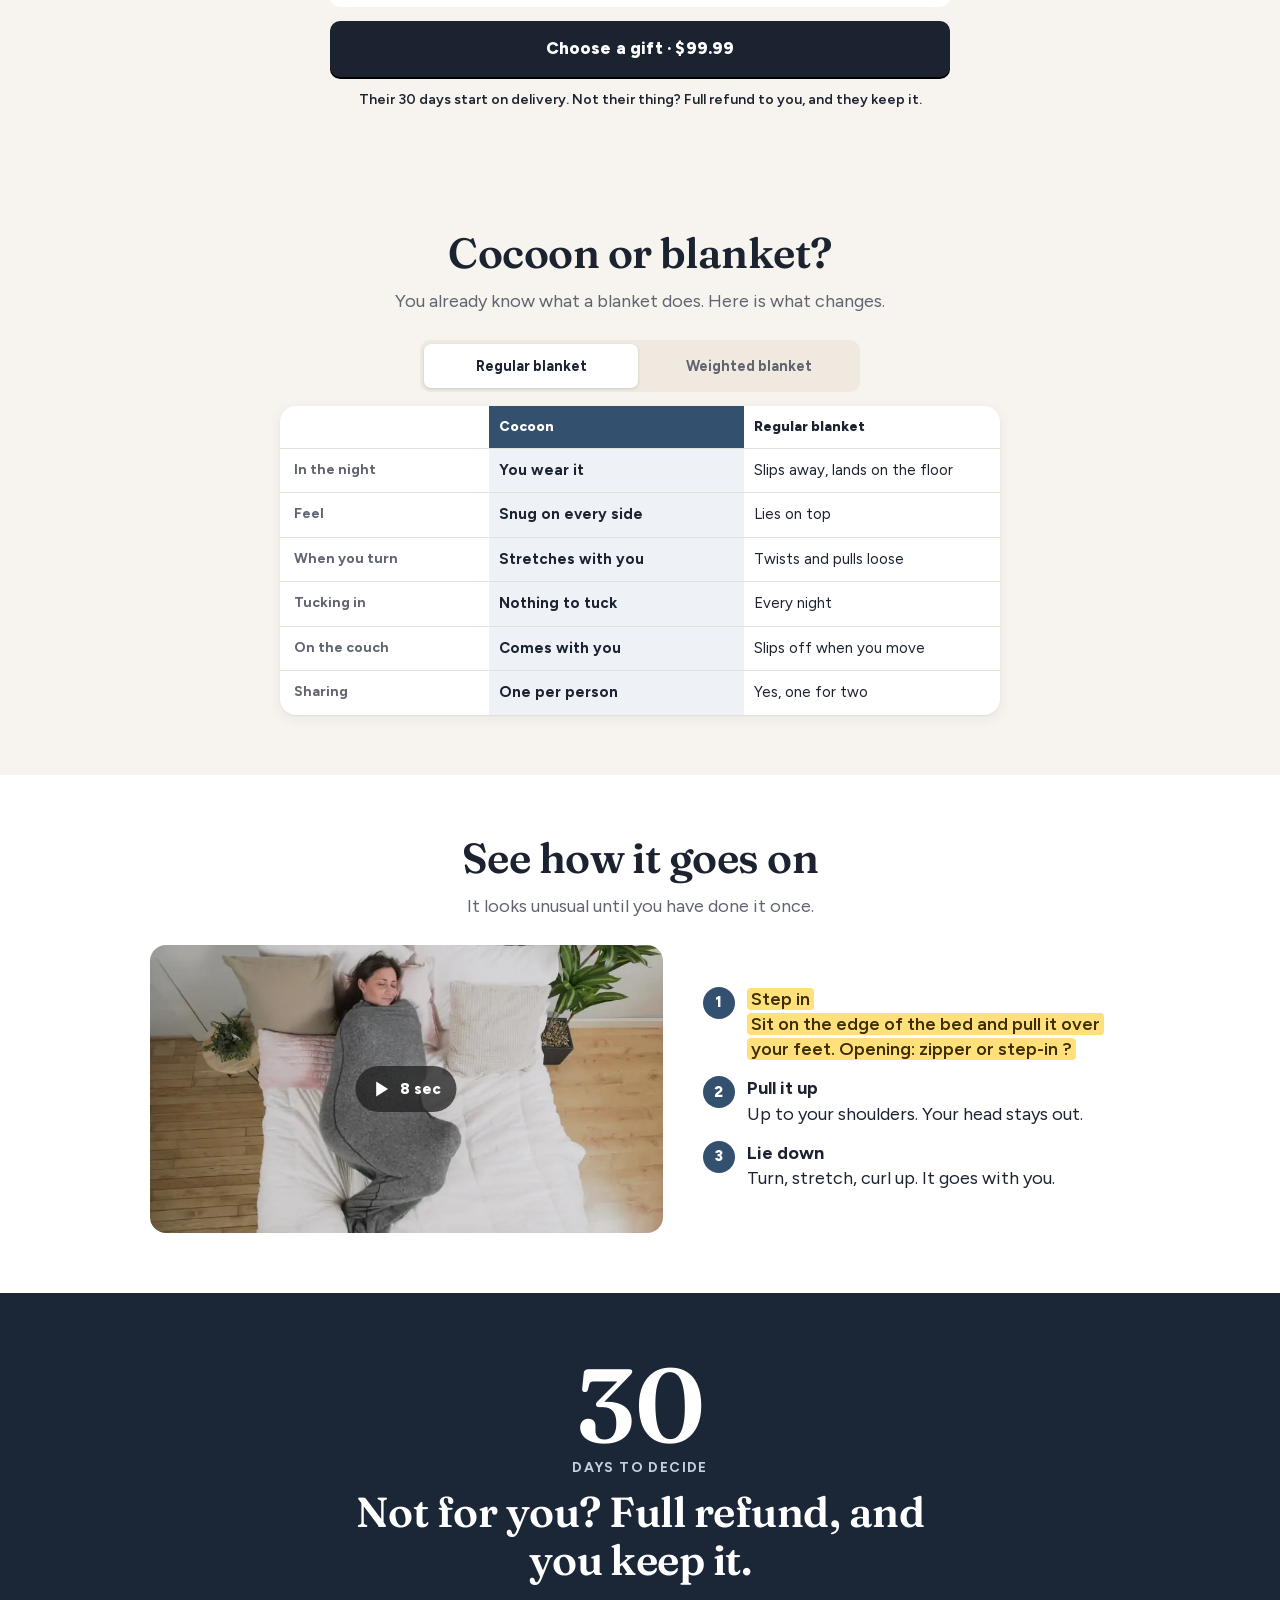
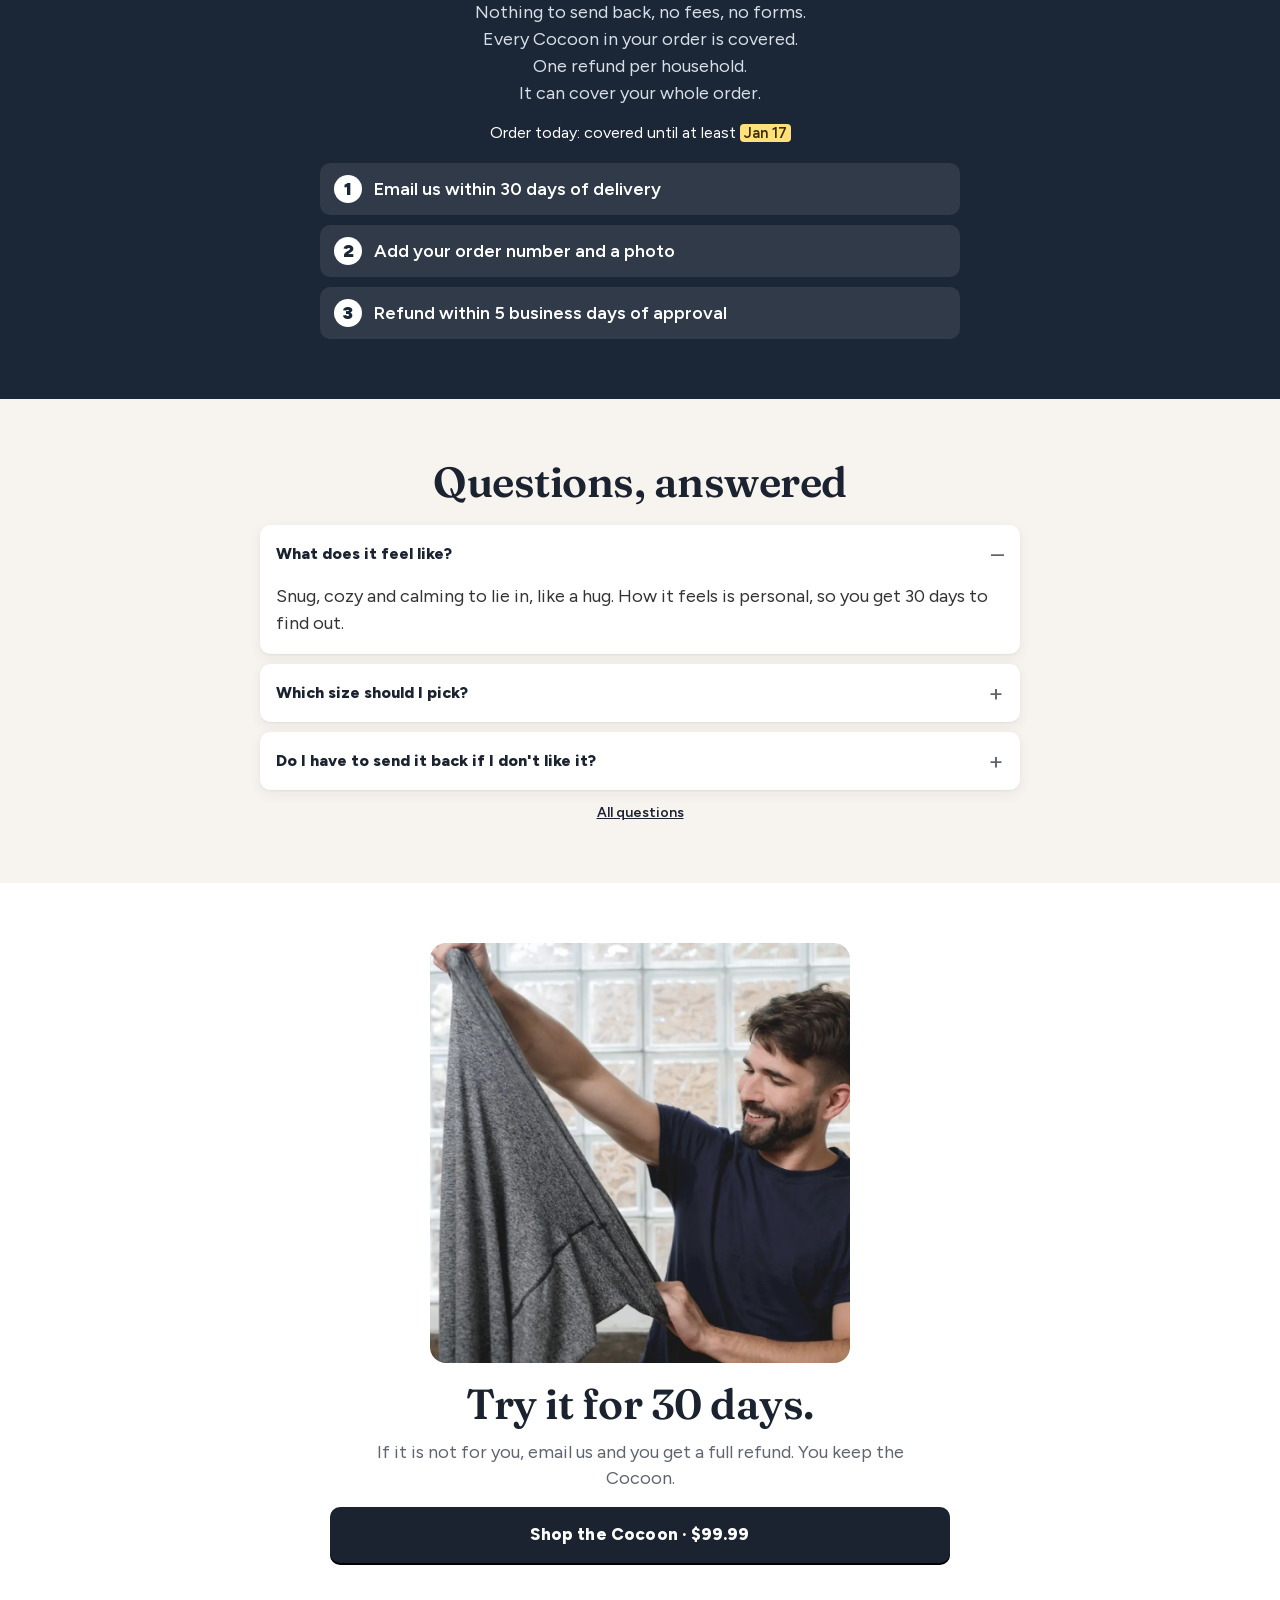
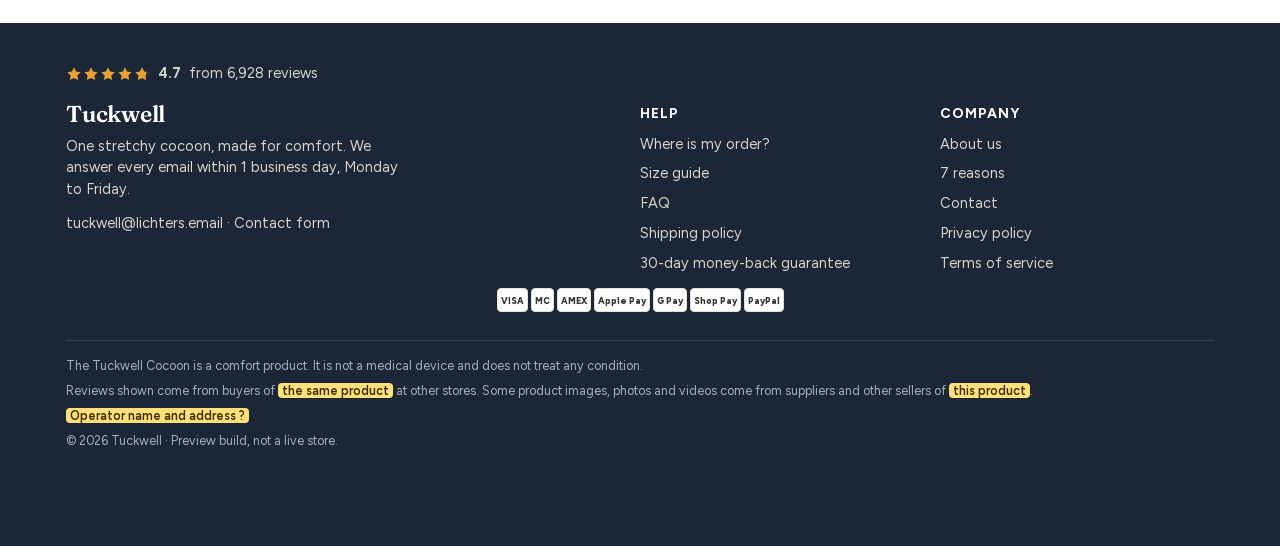
==== commit e9025716: "Schnitt mit einer Stelle (4.7), Sterne-Übersicht raus (David 07.11./08.11.2026) Co-Authored-By: Clau" ====
--- a/index.html
+++ b/index.html
@@ -51,7 +51,7 @@
   <div class="held__text">
     <h1>Like being tucked in, every night.</h1>
     <p>One stretchy piece of fabric from your shoulders to your toes. It feels like a hug, with nothing to kick off.</p>
-    <a class="sterne-zeile" href="./products/tuckwell-cocoon/#bewertungen" style="margin-bottom:12px"><span class="sterne" role="img" aria-label="4.73 out of 5 stars"><svg><use href="#i-stern"/></svg><svg><use href="#i-stern"/></svg><svg><use href="#i-stern"/></svg><svg><use href="#i-stern"/></svg><span class="stern-teil"><svg><use href="#i-stern"/></svg><span style="width:73%"><svg><use href="#i-stern"/></svg></span></span></span><b>4.73</b><u>6,928 reviews</u></a>
+    <a class="sterne-zeile" href="./products/tuckwell-cocoon/#bewertungen" style="margin-bottom:12px"><span class="sterne" role="img" aria-label="4.7 out of 5 stars"><svg><use href="#i-stern"/></svg><svg><use href="#i-stern"/></svg><svg><use href="#i-stern"/></svg><svg><use href="#i-stern"/></svg><span class="stern-teil"><svg><use href="#i-stern"/></svg><span style="width:73%"><svg><use href="#i-stern"/></svg></span></span></span><b>4.7</b><u>6,928 reviews</u></a>
     <a class="knopf" id="hauptknopf" href="./products/tuckwell-cocoon/">Shop the Cocoon · $99.99</a>
     <p class="klein-zeile" style="justify-content:flex-start;margin-bottom:0"><svg><use href="#i-schild"/></svg> 30-day money-back guarantee, and you keep it</p>
   </div>
@@ -67,7 +67,7 @@
 
 <!--ABSCHNITTE_ANFANG-->
 <section class="abschnitt abschnitt--creme"><div class="huelle">
-  <h2 class="ueber">What buyers say</h2><a class="sterne-zeile" style="justify-content:center;margin-bottom:14px" href="./products/tuckwell-cocoon/#bewertungen"><span class="sterne" role="img" aria-label="4.73 out of 5 stars"><svg><use href="#i-stern"/></svg><svg><use href="#i-stern"/></svg><svg><use href="#i-stern"/></svg><svg><use href="#i-stern"/></svg><span class="stern-teil"><svg><use href="#i-stern"/></svg><span style="width:73%"><svg><use href="#i-stern"/></svg></span></span></span><b>4.73</b><u>6,928 reviews</u></a>
+  <h2 class="ueber">What buyers say</h2><a class="sterne-zeile" style="justify-content:center;margin-bottom:14px" href="./products/tuckwell-cocoon/#bewertungen"><span class="sterne" role="img" aria-label="4.7 out of 5 stars"><svg><use href="#i-stern"/></svg><svg><use href="#i-stern"/></svg><svg><use href="#i-stern"/></svg><svg><use href="#i-stern"/></svg><span class="stern-teil"><svg><use href="#i-stern"/></svg><span style="width:73%"><svg><use href="#i-stern"/></svg></span></span></span><b>4.7</b><u>6,928 reviews</u></a>
   <div class="bew-liste"><article class="bew" data-thema="comfort sleep" data-sterne="5"><div class="bew__kopf"><span class="sterne"><svg><use href="#i-stern"/></svg><svg><use href="#i-stern"/></svg><svg><use href="#i-stern"/></svg><svg><use href="#i-stern"/></svg><svg><use href="#i-stern"/></svg></span><span>Feb 2026</span></div>
       <div class="bew__name">Danielle H.</div><h4>Peaceful sleep</h4><p>Love it! So soft and calming. Feel very relaxed, and fall asleep faster.</p></article><article class="bew" data-thema="comfort family fit gifts" data-sterne="5"><div class="bew__kopf"><span class="sterne"><svg><use href="#i-stern"/></svg><svg><use href="#i-stern"/></svg><svg><use href="#i-stern"/></svg><svg><use href="#i-stern"/></svg><svg><use href="#i-stern"/></svg></span><span>Dec 2025</span></div>
       <div class="bew__name">Priscilla V.</div><h4>Terrific Product</h4><p>This was a gift for my daughter in law and she absolutely loves it.  Nice material, stretches well, super comfy.  She highly recommends it.</p></article><article class="bew" data-thema="comfort" data-sterne="5"><div class="bew__kopf"><span class="sterne"><svg><use href="#i-stern"/></svg><svg><use href="#i-stern"/></svg><svg><use href="#i-stern"/></svg><svg><use href="#i-stern"/></svg><svg><use href="#i-stern"/></svg></span><span>Dec 2025</span></div>
@@ -176,7 +176,7 @@
   <a class="knopf" href="./products/tuckwell-cocoon/">Shop · $99.99</a>
 </div>
 <footer class="fuss"><div class="huelle">
-  <a class="fuss__bew" href="./products/tuckwell-cocoon/#bewertungen"><span class="sterne" role="img" aria-label="4.73 out of 5 stars"><svg><use href="#i-stern"/></svg><svg><use href="#i-stern"/></svg><svg><use href="#i-stern"/></svg><svg><use href="#i-stern"/></svg><span class="stern-teil"><svg><use href="#i-stern"/></svg><span style="width:73%"><svg><use href="#i-stern"/></svg></span></span></span> <b>4.73</b> from 6,928 reviews</a>
+  <a class="fuss__bew" href="./products/tuckwell-cocoon/#bewertungen"><span class="sterne" role="img" aria-label="4.7 out of 5 stars"><svg><use href="#i-stern"/></svg><svg><use href="#i-stern"/></svg><svg><use href="#i-stern"/></svg><svg><use href="#i-stern"/></svg><span class="stern-teil"><svg><use href="#i-stern"/></svg><span style="width:73%"><svg><use href="#i-stern"/></svg></span></span></span> <b>4.7</b> from 6,928 reviews</a>
   <div class="fuss__raster">
     <div><span class="logo logo--hell">Tuckwell</span>
       <p style="margin:0;max-width:340px">One stretchy cocoon, made for comfort. We answer every email within 1 business day, Monday to Friday.</p>
